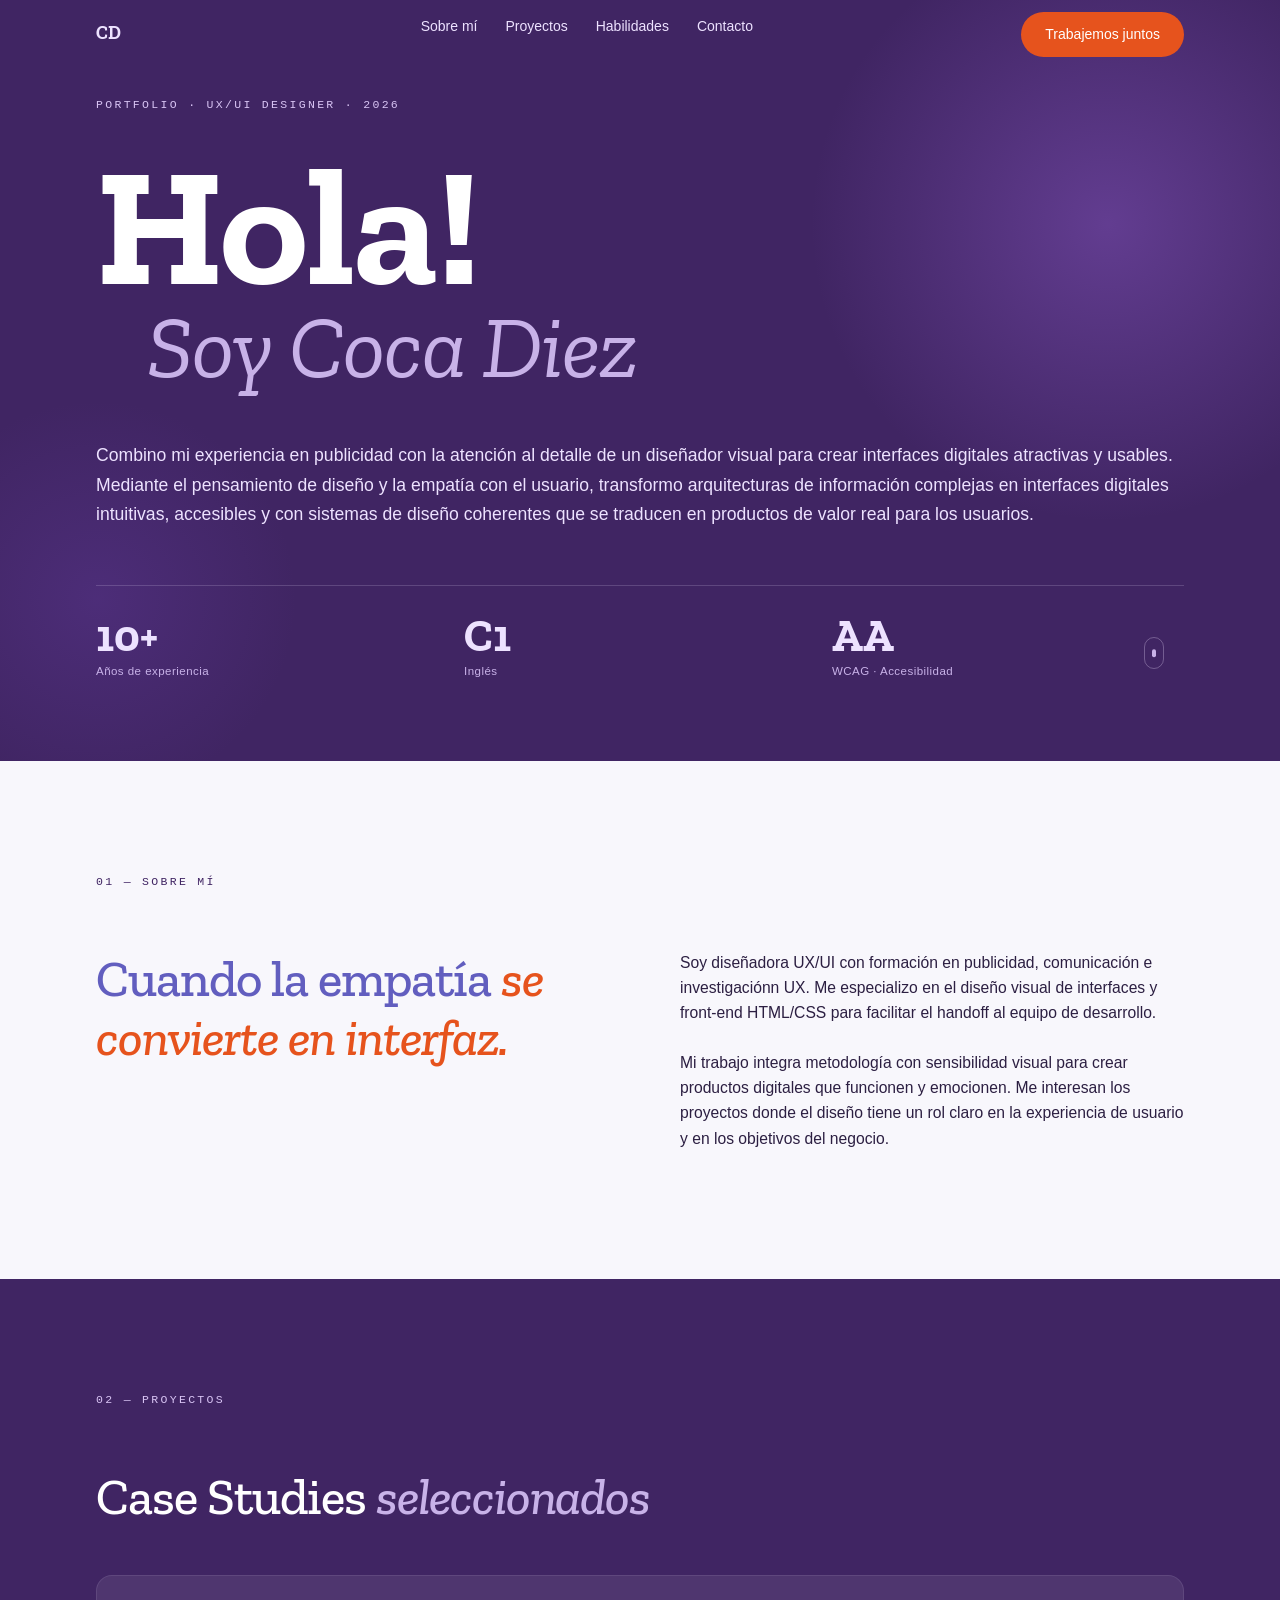
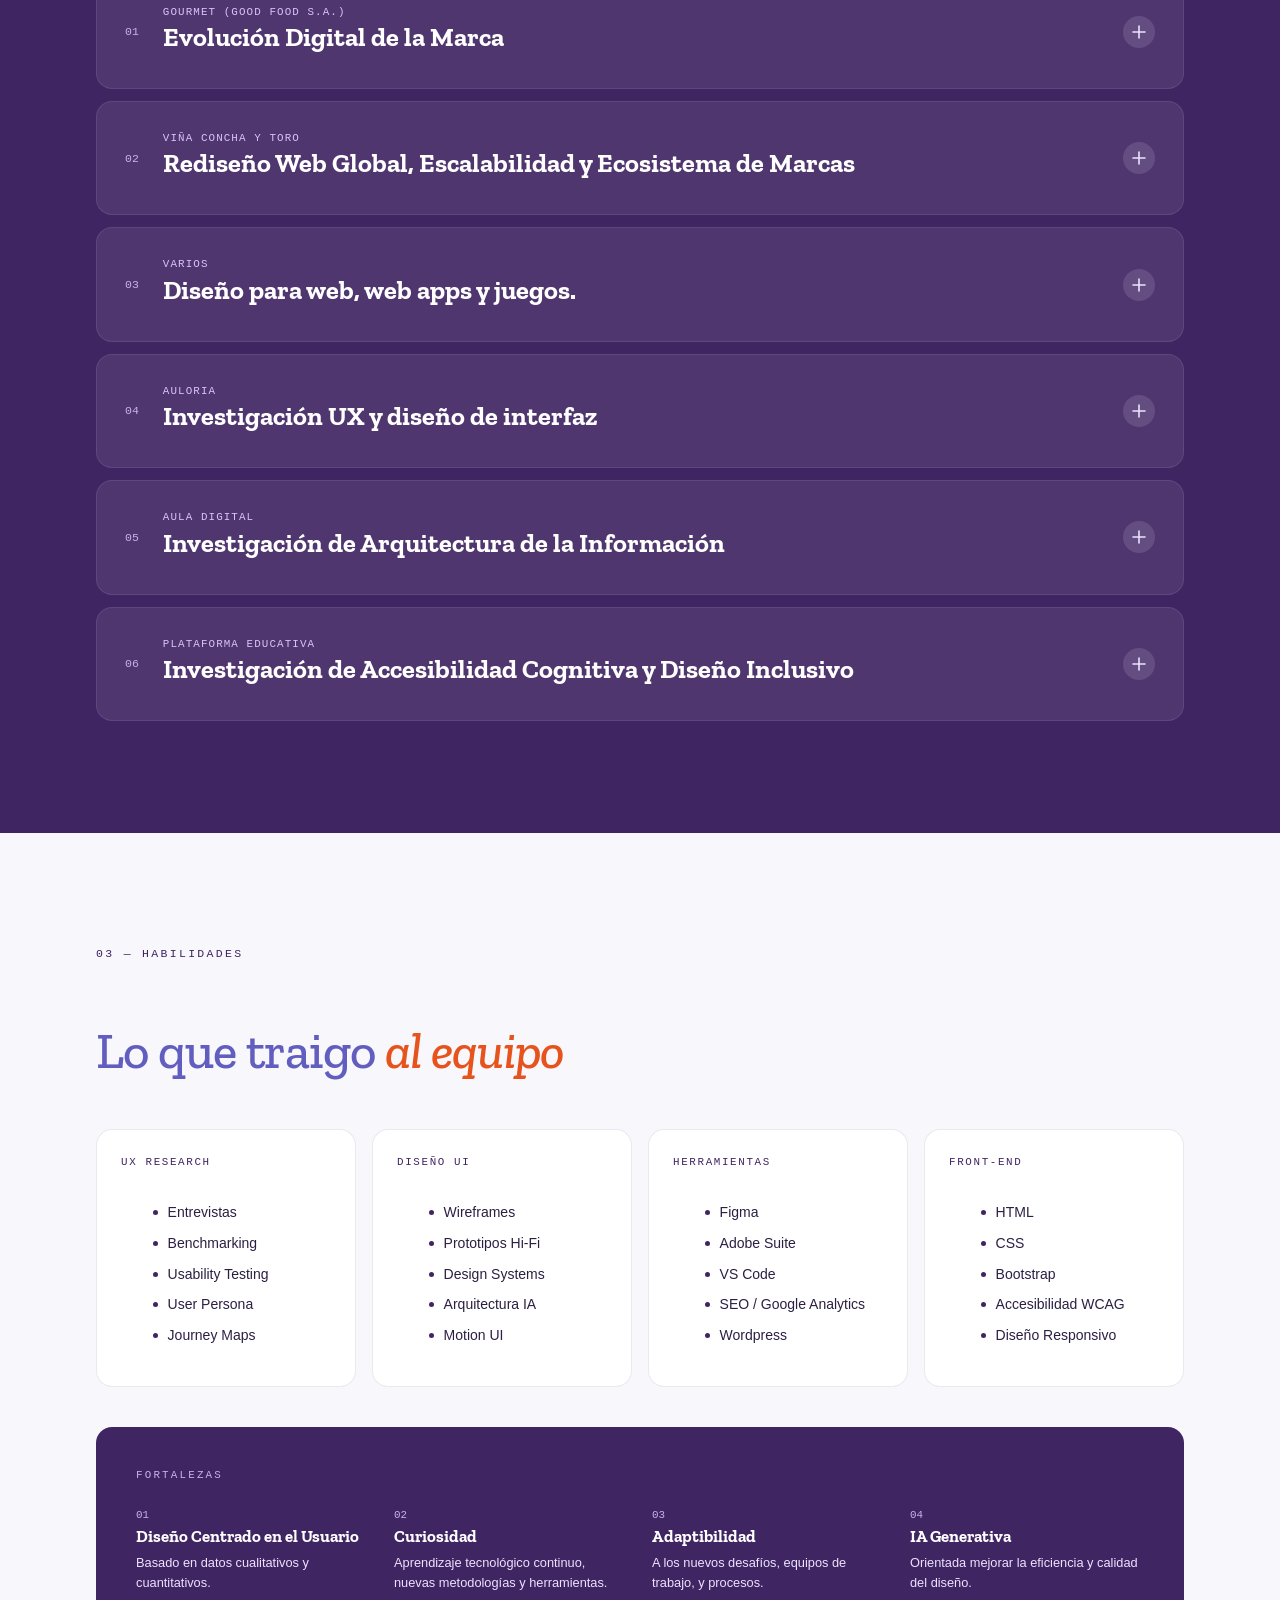
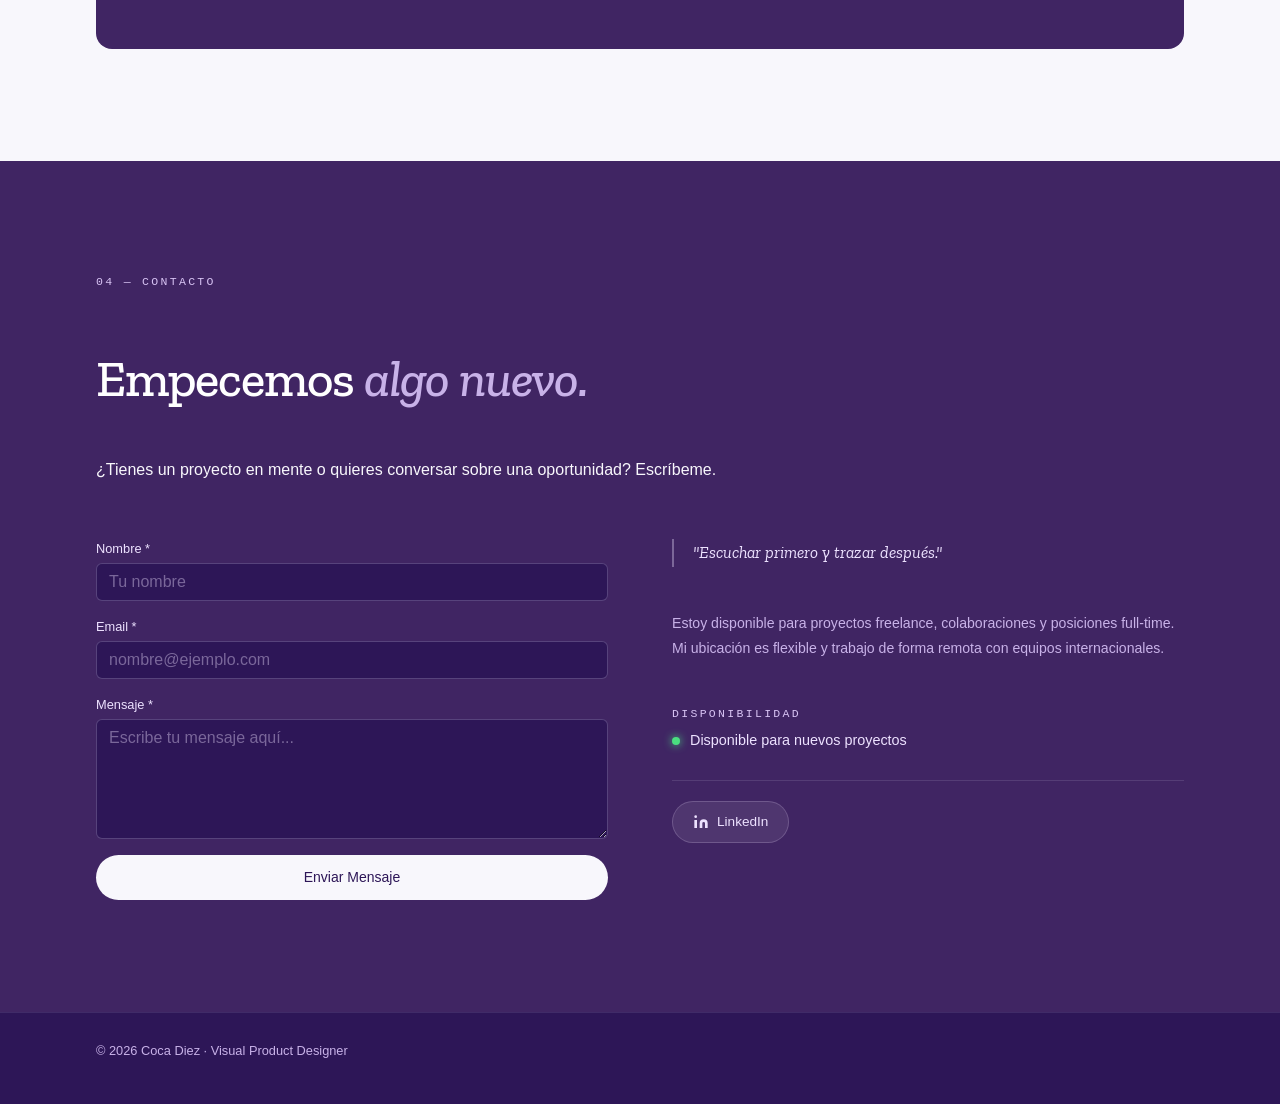
==== cocadiez/index.html @ 8eaeb80a "correciones" ====
<!doctype html>
<html lang="es">

<head>
  <meta charset="UTF-8" />
  <link href="https://cdn.jsdelivr.net/npm/bootstrap@5.3.3/dist/css/bootstrap.min.css" rel="stylesheet" />
  <meta name="viewport" content="width=device-width, initial-scale=1.0" />
  <meta name="description"
    content="Coca Diez — Diseñadora specializada en visual design de interfaces para productos digitales." />
  <title>Portfolio · Coca Diez</title>
  <link rel="preconnect" href="https://fonts.googleapis.com" />
  <link rel="preconnect" href="https://fonts.gstatic.com" crossorigin />
  <link
    href="https://fonts.googleapis.com/css2?family=Zilla+Slab:ital,wght@0,400;0,600;0,700;1,400;1,600&family=Ubuntu+Sans:ital,wght@0,300;0,400;0,500;0,600;1,300;1,400&family=Ubuntu+Sans+Mono:wght@400;500&display=swap"
    rel="stylesheet" />
  <link rel="stylesheet" href="portfolio.css" />
</head>

<body>
  <a href="#main-content" class="skip-link">Saltar al contenido principal</a>

  <!-- NAV -->
  <header class="custom-nav" id="nav" role="banner">
    <nav class="custom-nav__inner" aria-label="Navegación principal">
      <a href="#" class="custom-nav__logo" onclick="
            window.scrollTo({ top: 0, behavior: 'smooth' });
            return false;
          " aria-label="Volver al inicio">CD</a>
      <ul class="custom-nav__links" role="list">
        <li>
          <a href="#about" class="custom-nav__link" onclick="navSmooth(event, '#about')">Sobre mí</a>
        </li>
        <li>
          <a href="#projects" class="custom-nav__link" onclick="navSmooth(event, '#projects')">Proyectos</a>
        </li>
        <li>
          <a href="#skills" class="custom-nav__link" onclick="navSmooth(event, '#skills')">Habilidades</a>
        </li>
        <li>
          <a href="#contact" class="custom-nav__link" onclick="navSmooth(event, '#contact')">Contacto</a>
        </li>
      </ul>
      <a href="#contact" class="btn btn--solid custom-nav__cta" onclick="navSmooth(event, '#contact')">Trabajemos
        juntos</a>
      <button class="custom-nav__hamburger" id="hamburger" aria-label="Abrir menú" aria-expanded="false"
        aria-controls="mobile-menu">
        <span></span><span></span><span></span>
      </button>
    </nav>
    <div class="custom-nav__mobile" id="mobile-menu" aria-hidden="true">
      <ul role="list">
        <li>
          <a href="#about" onclick="mobileNav(event, '#about')">Sobre mí</a>
        </li>
        <li>
          <a href="#projects" onclick="mobileNav(event, '#projects')">Proyectos</a>
        </li>
        <li>
          <a href="#skills" onclick="mobileNav(event, '#skills')">Habilidades</a>
        </li>
        <li>
          <a href="#contact" onclick="mobileNav(event, '#contact')">Contacto</a>
        </li>
      </ul>
      <button class="btn btn--solid" onclick="mobileNav(event, '#contact')">
        Trabajemos juntos
      </button>
    </div>
  </header>

  <main id="main-content">
    <!-- HERO -->
    <section class="hero" aria-label="Presentación">
      <div class="hero__glow hero__glow--top" aria-hidden="true"></div>
      <div class="hero__glow hero__glow--bottom" aria-hidden="true"></div>
      <div class="hero__inner">
        <p class="label label--light hero__eyebrow">
          Portfolio · UX/UI Designer · 2026
        </p>
        <h1 class="hero__title" aria-label="Diseño que conecta personas con productos">
          <span class="hero__title-main">Hola!</span>
          <span class="hero__title-italic">Soy Coca Diez</span>
        </h1>
        <div class="hero__bottom">
          <p class="hero__bio">
            Combino mi experiencia en publicidad con la atención al detalle de
            un diseñador visual para crear interfaces digitales atractivas y usables. Mediante el pensamiento de
            diseño y la empatía con el usuario, transformo arquitecturas de
            información complejas en interfaces digitales intuitivas, accesibles y con sistemas de diseño coherentes
            que se traducen en productos de valor real para los usuarios.
          </p>
        </div>
        <dl class="hero__stats" aria-label="Estadísticas">
          <div class="hero__scroll" aria-hidden="true">
            <div class="hero__scroll-dot"></div>
          </div>
          <div>
            <dt class="hero__stat-num">10+</dt>
            <dd class="hero__stat-label">Años de experiencia</dd>
          </div>
          <div>
            <dt class="hero__stat-num">C1</dt>
            <dd class="hero__stat-label">Inglés</dd>
          </div>
          <div>
            <dt class="hero__stat-num">AA</dt>
            <dd class="hero__stat-label">WCAG · Accesibilidad</dd>
          </div>
        </dl>
      </div>
    </section>

    <!-- ABOUT -->
    <section id="about" class="section section--light" aria-label="Sobre mí">
      <div class="container">
        <p class="label label--dark fade-in">01 — Sobre mí</p>
        <div class="about__grid">
          <div class="fade-in" data-delay="80">
            <h2 class="heading">
              Cuando la empatía <em>se convierte en interfaz.</em>
            </h2>
          </div>
          <div class="about__content fade-in" data-delay="180">
            <p class="body-text">
              Soy diseñadora UX/UI con formación en publicidad, comunicación e investigaciónn UX. Me especializo en el diseño visual de interfaces y front-end HTML/CSS para facilitar el handoff al equipo de desarrollo.<br><br>Mi trabajo integra metodología con
              sensibilidad visual para crear productos digitales que funcionen
              y emocionen. Me interesan los proyectos donde el diseño tiene un rol claro en la experiencia de usuario y en los objetivos del negocio.
            </p>
          </div>
        </div>
      </div>
    </section>

    <!-- PROJECTS -->
    <section id="projects" class="section section--dark" aria-label="Proyectos">
      <div class="container">
        <p class="label label--light fade-in">02 — Proyectos</p>
        <h2 class="heading heading--light fade-in" data-delay="60">
          Case Studies <em>seleccionados</em>
        </h2>
        <div class="projects__list fade-in" data-delay="120">
          <!-- PROYECTO 1 -->
          <article class="project" tabindex="0" aria-expanded="false" aria-label="Good Food — Caso. Expandir detalles"
            onclick="toggleProject(this)" onkeydown="projectKey(event, this)">
            <div class="project__header">
              <div class="project__meta">
                <span class="project__num" aria-hidden="true">01</span>
                <div>
                  <p class="project__tag">GOURMET (Good Food S.A.)</p>
                  <h3 class="project__title">
                    Evolución Digital de la Marca
                </div>
              </div>
              <div class="project__toggle" aria-hidden="true">
                <svg width="14" height="14" viewBox="0 0 14 14" fill="none">
                  <path d="M7 1v12M1 7h12" stroke="currentColor" stroke-width="1.6" stroke-linecap="round" />
                </svg>
              </div>
            </div>
            <div class="project__body">
              <div class="project__body-inner">
                <div class="project__gallery">
                  <div class="project__gallery-img-wrapper">
                    <img src="images/24g.webp" alt="Captura del proyecto Good Food 1" class="project__gallery-img"
                      loading="lazy" />
                  </div>
                  <div class="project__gallery-img-wrapper">
                    <img src="images/02g.webp" alt="Captura del proyecto Good Food 2" class="project__gallery-img"
                      loading="lazy" />
                  </div>
                  <div class="project__gallery-img-wrapper">
                    <img src="images/05g.webp" alt="Captura del proyecto Good Food 3" class="project__gallery-img"
                      loading="lazy" />
                  </div>
                  <div class="project__gallery-img-wrapper">
                    <img src="images/08g.webp" alt="Captura del proyecto Good Food 4" class="project__gallery-img"
                      loading="lazy" />
                  </div>
                  <div class="project__gallery-img-wrapper">
                    <img src="images/22g.webp" alt="Captura del proyecto Good Food 5" class="project__gallery-img"
                      loading="lazy" />
                  </div>
                  <div class="project__gallery-img-wrapper">
                    <img src="images/23g.webp" alt="Captura del proyecto Good Food 6" class="project__gallery-img"
                      loading="lazy" />
                  </div>
                  <div class="project__gallery-img-wrapper">
                    <img src="images/10g.webp" alt="Captura del proyecto Good Food 7" class="project__gallery-img"
                      loading="lazy" />
                  </div>
                  <div class="project__gallery-img-wrapper">
                    <img src="images/11g.webp" alt="Captura del proyecto Good Food 8" class="project__gallery-img"
                      loading="lazy" />
                  </div>
                  <div class="project__gallery-img-wrapper">
                    <img src="images/13g.webp" alt="Captura del proyecto Good Food 9" class="project__gallery-img"
                      loading="lazy" />
                  </div>
                  <div class="project__gallery-img-wrapper">
                    <img src="images/14g.webp" alt="Captura del proyecto Good Food 10" class="project__gallery-img"
                      loading="lazy" />
                  </div>
                </div>
                <div class="project__details">
                  <p class="body-text body-text--light">
                    <strong>Contexto y Desafío</strong><br /><br />
                    Good Food S.A. con su marca de alimentos Gourmet, comenzaba
                    su presencia digital en 2000 con un sitio web. El
                    desafío fue acompañar su crecimiento y evolución
                    tecnológica durante 15 años, adaptándose a nuevas
                    tendencias y necesidades del negocio.<br /><br />
                    <strong>Rol y Responsabilidades</strong>
                    <br /><br />
                    Como diseñadora UX/UI, fui responsable del diseño de alta
                    fidelidad, de varias versiones del sitio, desarrollo en HTML/CSS, implementación de SEO,
                    diseño y envío de mailings, investigación de usuarios y
                    realización de tests de usabilidad tipo guerrilla para
                    validar y mejorar la experiencia. Iteración con el cliente
                    y asesoría permanente.<br /><br />
                    <strong>Proceso y Metodología</strong>
                    <br /><br />
                    Introducción temprana de SEO y métricas de Google
                    Analytics para fidelización orgánica. Investigación de
                    usuarios para entender sus necesidades y comportamientos.
                    Tests de usabilidad tipo guerrilla para obtener feedback
                    rápido y mejorar iterativamente los diseños. Creación
                    progresiva de nuevas funciones: mailing mensual,
                    gamificación, tienda online, RRSS integradas
                    (Facebook, YouTube y Twitter) y campañas digitales de
                    lanzamiento de productos nuevos.<br /><br />
                    Migración del sitio a WordPress en las últimas versiones,
                    cuidando que el capital SEO adquirido no solo se
                    mantuviera, sino que mejorara. Desarrollo de un "tema
                    Gourmet" personalizado para facilitar la creación y
                    edición de páginas mediante templates. Capacitación al
                    cliente para que pudiera gestionar autónomamente la
                    adición de contenido, como recetas, tips de cocina y
                    otros.<br /><br />
                    <strong>Resultados e Impacto</strong><br /><br />
                    Arquitectura de la información centrada en el usuario y
                    flujos eficientes. 40.000 suscriptores orgánicos al mailing mensual
                    con suscripciones orgánicas de usuarios activos, con una
                    alta tasa de lectura y bajísima tasa de rebote. Excelente
                    posicionamiento SEO orgánico y crecimiento sostenido de la
                    marca en el ecosistema digital. Cliente empoderado para
                    gestionar contenido digital sin depender del equipo
                    técnico.<br /><br />

                  </p>
                  <ul class="methods" role="list" aria-label="Metodologías aplicadas">
                    <li class="method">Design Thinking</li>
                    <li class="method">Visual Design</li>
                    <li class="method">HTML/CSS</li>
                       <li class="method">Wordpress</li>
                       <li class="method">SEO</li>
                  </ul>
                </div>
              </div>
            </div>
          </article>

          <!-- PROYECTO 2 -->
          <article class="project" tabindex="0" aria-expanded="false"
            aria-label="Viña Concha y Toro — Caso. Expandir detalles" onclick="toggleProject(this)"
            onkeydown="projectKey(event, this)">
            <div class="project__header">
              <div class="project__meta">
                <span class="project__num" aria-hidden="true">02</span>
                <div>
                  <p class="project__tag">Viña Concha y Toro</p>
                  <h3 class="project__title">
                    Rediseño Web Global, Escalabilidad y Ecosistema de Marcas
                  </h3>
                </div>
              </div>
              <div class="project__toggle" aria-hidden="true">
                <svg width="14" height="14" viewBox="0 0 14 14" fill="none">
                  <path d="M7 1v12M1 7h12" stroke="currentColor" stroke-width="1.6" stroke-linecap="round" />
                </svg>
              </div>
            </div>
            <div class="project__body">
              <div class="project__body-inner">
                <div class="project__gallery">
                  <div class="project__gallery-img-wrapper">
                    <img src="images/01cyt.webp" alt="Captura del proyecto Viña Concha y Toro 1"
                      class="project__gallery-img" loading="lazy" />
                  </div>
                  <div class="project__gallery-img-wrapper">
                    <img src="images/02cyt.webp" alt="Captura del proyecto Viña Concha y Toro 2"
                      class="project__gallery-img" loading="lazy" />
                  </div>
                  <div class="project__gallery-img-wrapper">
                    <img src="images/04cyt.webp" alt="Captura del proyecto Viña Concha y Toro 3"
                      class="project__gallery-img" loading="lazy" />
                  </div>
                  <div class="project__gallery-img-wrapper">
                    <img src="images/05cyt.webp" alt="Captura del proyecto Viña Concha y Toro 4"
                      class="project__gallery-img" loading="lazy" />
                  </div>
                  <div class="project__gallery-img-wrapper">
                    <img src="images/06cyt.webp" alt="Captura del proyecto Viña Concha y Toro 5"
                      class="project__gallery-img" loading="lazy" />
                  </div>
                  <div class="project__gallery-img-wrapper">
                    <img src="images/07cyt.webp" alt="Captura del proyecto Viña Concha y Toro 6"
                      class="project__gallery-img" loading="lazy" />
                  </div>
                  <div class="project__gallery-img-wrapper">
                    <img src="images/08cyt.webp" alt="Captura del proyecto Viña Concha y Toro 7"
                      class="project__gallery-img" loading="lazy" />
                  </div>
                  <div class="project__gallery-img-wrapper">
                    <img src="images/09cyt.webp" alt="Captura del proyecto Viña Concha y Toro 8"
                      class="project__gallery-img" loading="lazy" />
                  </div>
                  <div class="project__gallery-img-wrapper">
                    <img src="images/11cyt.webp" alt="Captura del proyecto Viña Concha y Toro 9"
                      class="project__gallery-img" loading="lazy" />
                  </div>
                  <div class="project__gallery-img-wrapper">
                    <img src="images/12cyt.webp" alt="Captura del proyecto Viña Concha y Toro 10"
                      class="project__gallery-img" loading="lazy" />
                  </div>
                </div>
                <div class="project__details">
                  <p class="body-text body-text--light">
                    <strong>Contexto y Desafío</strong><br /><br />
                    La empresa de ingeniería a cargo de crear un CMS propietario para Viña Concha y Toro nos convocó a
                    un equipo de diseño y desarrollo web para apoyarlos con la propuesta visual y el front-end del
                    proyecto. El requerimiento exigía una plataforma bilingüe (inglés y español), una propuesta visual
                    innovadora de alto impacto que proyectara el liderazgo mundial de la marca. Sin embargo, tras un par
                    de años de uso, el motor de contenidos comenzó a presentar frecuentes fallas técnicas que generaban
                    una gran fricción en múltiples tareas. Esto dio paso a una segunda etapa donde se nos encomendó
                    migrar la plataforma a WordPress para resolver la inestabilidad, otorgar independencia en la
                    publicación de contenidos en un proyecto escalable a largo plazo.<br /><br />
                    <strong>Rol y Responsabilidades</strong>
                    <br /><br />
                    En ambas etapas asumí el rol de Diseñadora UX/UI y Desarrolladora Front-End y fui la responsable de
                    conceptualizar el look and feel, diseñar la totalidad de las páginas y secciones, y maquetar los
                    HTML y CSS para su integración en el CMS propietario. En la segunda etapa mantuve estas mismas
                    funciones durante la migración, diseñando luego distintos minisitios y dando mantenimiento del
                    ecosistema.
                    <br /><br />
                    <strong>Proceso y Metodología</strong>
                    <br /><br />
                    En la primera etapa, se definieron wireframes, se realizaron prototipos, diseño de alta fidelidad y
                    la entrega de las maquetas HTML y guidelines necesarios para el desarrollo del CMS propietario. Para la
                    segunda fase, cooperé en la transición hacia WordPress migrando la estructura existente, pero
                    incorporando el resultado de iteraciones y mejoras continuas de usabilidad. A partir de esa nueva
                    base, diseñé un sitio para la comunidad del club de fans de la viña y posteriormente, un nuevo
                    minisitio ampliando el alcance a mercados asiáticos con traducción al chino mandarín, coreano y
                    japonés para respaldar la alianza global de la viña con el equipo de fútbol profesional de
                    Inglaterra Manchester United.<br /><br />
                    <strong>Resultados e Impacto</strong><br /><br />
                    La migración a WordPress eliminó las fallas del sistema anterior y devolvió la autonomía operativa a
                    los periodistas y encargados de comunicaciones para publicar material en sus respectivas áreas. La
                    flexibilidad del nuevo ecosistema permitió acompañar la expansión internacional de la viña y adaptar
                    su presencia a mercados estratégicos. El proyecto derivó en un servicio recurrente donde diseñé,
                    maqueté y envié un mailing mensual, además de dar mantenimiento continuo durante siete
                    años.<br /><br />
                  </p>
                  <ul class="methods" role="list" aria-label="Metodologías aplicadas">
                    <li class="method">Heurística</li>
                    <li class="method">Wireframes</li>
                    <li class="method">Prototipo Hi-Fi</li>
                  </ul>
                </div>
              </div>
            </div>
          </article>

          <!-- PROYECTO 3 -->
          <article class="project" tabindex="0" aria-expanded="false" aria-label="Otros Proyectos"
            onclick="toggleProject(this)" onkeydown="projectKey(event, this)">
            <div class="project__header">
              <div class="project__meta">
                <span class="project__num" aria-hidden="true">03</span>
                <div>
                  <p class="project__tag">Varios</p>
                  <h3 class="project__title">
                    Diseño para web, web apps y juegos.
                  </h3>
                </div>
              </div>
              <div class="project__toggle" aria-hidden="true">
                <svg width="14" height="14" viewBox="0 0 14 14" fill="none">
                  <path d="M7 1v12M1 7h12" stroke="currentColor" stroke-width="1.6" stroke-linecap="round" />
                </svg>
              </div>
            </div>
            <div class="project__body">
              <div class="project__body-inner">
                <div class="project__gallery">
                  <div class="project__gallery-img-wrapper">
                    <img src="images/matetic.webp" alt="Captura del proyecto Viña Matetic" class="project__gallery-img"
                      loading="lazy" />
                  </div>
                  <div class="project__gallery-img-wrapper">
                    <img src="images/f-mayer.webp" alt="Captura del proyecto Muebles Fernando Mayer" class="project__gallery-img"
                      loading="lazy" />
                  </div>
                  <div class="project__gallery-img-wrapper">
                    <img src="images/casabaros.webp" alt="Captura del proyecto Joyería Casabarros" class="project__gallery-img"
                      loading="lazy" />
                  </div>
                  <div class="project__gallery-img-wrapper">
                    <img src="images/casona.webp" alt="Captura del sitio Hotel La Casona" class="project__gallery-img"
                      loading="lazy" />
                  </div>
                  <div class="project__gallery-img-wrapper">
                    <img src="images/aviasur.webp" alt="Captura del sitio Aviasur" class="project__gallery-img"
                      loading="lazy" />
                  </div>

                  <div class="project__gallery-img-wrapper">
                    <img src="images/piar.webp" alt="Captura del sitio Piar Comunicaciones" class="project__gallery-img"
                      loading="lazy" />
                  </div>
                  <div class="project__gallery-img-wrapper">
                    <img src="images/barbie.webp" alt="Captura del juego para Barbie y el Castillo de Diamantes" class="project__gallery-img"
                      loading="lazy" />
                  </div>
                  <div class="project__gallery-img-wrapper">
                    <img src="images/savory.webp" alt="Captura del juego helado Embalao de Savory" class="project__gallery-img"
                      loading="lazy" />
                  </div>
                  <div class="project__gallery-img-wrapper">
                    <img src="images/michelin2.webp" alt="Captura de interface del proyecto Michelin" class="project__gallery-img"
                      loading="lazy" />
                  </div>
                  <div class="project__gallery-img-wrapper">
                    <img src="images/entel3.webp" alt="Captura de aplicación para Entel PCS" class="project__gallery-img"
                      loading="lazy" />
                  </div>

                </div>
                <div class="project__details">
                  <p class="body-text body-text--light">
                    <strong>Otros Proyectos</strong><br /><br />
                    A lo largo de mi carrera he tenido la oportunidad de colaborar con muchas marcas y empresas, grandes y pequeñas, de una amplia cantidad de sectores en el diseño de sus productos digitales. Cada proyecto ha sido una oportunidad única para aprender, aplicar metodologías y diseñar soluciones para los más diversos tipos de usuarios y necesidades.<br /><br />

                    Algunos ejemplos:<br /><br />
                    <strong>Matetic, La Casona y Aviasur:</strong><br />
                    Diseño, desarrollo y actualización mensual de sitios web. Varias versiobnes versiones a lo largo de los años.<br /><br />

                    <strong>Fernando Mayer, Casabarros, La Casona, Piar:</strong><br />Rediseño de sitios web y arquitectura de la
                    información.<br /><br />

                    <strong>Barbie:</strong><br />
                    Diseño de juego online para campaña de lanzamiento de Barbie Diamond Castle.<br /><br />

                    <strong>Embalao:</strong><br />
                    Diseño de juego online para lanzamiento del helado "Embalao" de la marca Savory.<br /><br />

                    <strong>Michelin:</strong><br />
                    Interfaz de usuario para aplicación. Interpretación de datos y monitoreo de estado de neumáticos mineros.<br /><br />

                    <strong>Entel PCS:</strong><br />
                    Aplicación web recomendador de planes de telefonía celular.
                  </p>
                  <ul class="methods" role="list" aria-label="Metodologías aplicadas">
                    <li class="method">Heurística</li>
                    <li class="method">Wireframes</li>
                    <li class="method">Prototipo Hi-Fi</li>
                  </ul>
                </div>
              </div>
            </div>
          </article>

          <!-- PROYECTO 4 -->
          <article class="project" tabindex="0" aria-expanded="false" aria-label="Auloria — EdTech. Expandir detalles"
            onclick="toggleProject(this)" onkeydown="projectKey(event, this)">
            <div class="project__header">
              <div class="project__meta">
                <span class="project__num" aria-hidden="true">04</span>
                <div>
                  <p class="project__tag">Auloria</p>
                  <h3 class="project__title">Investigación UX y diseño de interfaz</h3>
                </div>
              </div>
              <div class="project__toggle" aria-hidden="true">
                <svg width="14" height="14" viewBox="0 0 14 14" fill="none">
                  <path d="M7 1v12M1 7h12" stroke="currentColor" stroke-width="1.6" stroke-linecap="round" />
                </svg>
              </div>
            </div>
            <div class="project__body">
              <div class="project__body-inner">
                <div class="project__gallery">
                  <div class="project__gallery-img-wrapper">
                    <img src="images/Auloria-01.webp" alt="Captura del proyecto Auloria 1" class="project__gallery-img"
                      loading="lazy" />
                  </div>
                  <div class="project__gallery-img-wrapper">
                    <img src="images/Auloria-02b.webp" alt="Captura del proyecto Auloria 2" class="project__gallery-img"
                      loading="lazy" />
                  </div>
                  <div class="project__gallery-img-wrapper">
                    <img src="images/Auloria-04.webp" alt="Captura del proyecto Auloria 3" class="project__gallery-img"
                      loading="lazy" />
                  </div>
                  <div class="project__gallery-img-wrapper">
                    <img src="images/Auloria-11.webp" alt="Captura del proyecto Auloria 4" class="project__gallery-img"
                      loading="lazy" />
                  </div>
                  <div class="project__gallery-img-wrapper">
                    <img src="images/Auloria-10.webp" alt="Captura del proyecto Auloria 5" class="project__gallery-img"
                      loading="lazy" />
                  </div>
                  <div class="project__gallery-img-wrapper">
                    <img src="images/Auloria-09.webp" alt="Captura del proyecto Auloria 6" class="project__gallery-img"
                      loading="lazy" />
                  </div>



                </div>
                <div class="project__details">
                  <p class="body-text body-text--light">
                    <strong>Contexto y Desafío</strong><br><br>
                    Auloria presentaba problemas de usabilidad, navegación confusa y saturación técnica que provocaban
                    alta carga cognitiva e inscripciones frustradas. El desafío consistió en transformar la interfaz en
                    una experiencia intuitiva, clara y adaptable a distintos dispositivos.<br><br>
                    <strong>Rol y Responsabilidades</strong><br><br>
                    Como Diseñadora UX/UI y Visual, participé en la evaluación heurística, definición de los User
                    Personas y estructuración del sistema de diseño bajo la metodología Atomic Design. Participé en el
                    diseño de la interfaz de alta fidelidad y ejecuté las pruebas de usabilidad en Maze.<br><br>
                    <strong>Proceso y Metodología</strong><br><br>
                    Inicié identificando fallos clave como la falta de feedback en el carrito y el desorden en la
                    cabecera. Reestructuré las pantallas usando patrones de lectura F y Z, construí componentes
                    modulares accesibles y validé el prototipo con usuarios en un test cuantitativo y
                    cualitativo.<br><br>
                    <strong>Resultados e Impacto</strong><br><br>
                    A pesar de una percepción positiva inicial, las métricas revelaron un cincuenta por ciento de clics
                    erróneos debido al sesgo de cortesía. Iteré la solución agregando confirmaciones inmediatas al
                    seleccionar cursos y entregué un sistema responsivo listo para escalar.<br><br>



                  </p>
                  <ul class="methods" role="list" aria-label="Metodologías aplicadas">
                    <li class="method">Heurística</li>
                    <li class="method">Wireframes</li>
                    <li class="method">Prototipo Hi-Fi</li>
                  </ul>
                </div>
              </div>
            </div>
          </article>

          <!-- PROYECTO 5 -->
          <article class="project" tabindex="0" aria-expanded="false"
            aria-label="Aula Digital — IA · Arquitectura. Expandir detalles" onclick="toggleProject(this)"
            onkeydown="projectKey(event, this)">
            <div class="project__header">
              <div class="project__meta">
                <span class="project__num" aria-hidden="true">05</span>
                <div>
                  <p class="project__tag">Aula Digital</p>
                  <h3 class="project__title">Investigación de Arquitectura de la Información</h3>
                </div>
              </div>
              <div class="project__toggle" aria-hidden="true">
                <svg width="14" height="14" viewBox="0 0 14 14" fill="none">
                  <path d="M7 1v12M1 7h12" stroke="currentColor" stroke-width="1.6" stroke-linecap="round" />
                </svg>
              </div>
            </div>
            <div class="project__body">
              <div class="project__body-inner">
                <div class="project__gallery">
                  <div class="project__gallery-img-wrapper">
                    <img src="images/aula-01.webp" alt="Captura del proyecto Aula Digital 1"
                      class="project__gallery-img" loading="lazy" />
                  </div>
                  <div class="project__gallery-img-wrapper">
                    <img src="images/aula-003.webp" alt="Captura del proyecto Aula Digital 2"
                      class="project__gallery-img" loading="lazy" />
                  </div>
                  <div class="project__gallery-img-wrapper">
                    <img src="images/aula-004.webp" alt="Captura del proyecto Aula Digital 3"
                      class="project__gallery-img" loading="lazy" />
                  </div>
                  <div class="project__gallery-img-wrapper">
                    <img src="images/aula-005.webp" alt="Captura del proyecto Aula Digital 4"
                      class="project__gallery-img" loading="lazy" />
                  </div>
                  <div class="project__gallery-img-wrapper">
                    <img src="images/aula-006.webp" alt="Captura del proyecto Aula Digital 5"
                      class="project__gallery-img" loading="lazy" />
                  </div>
                  <div class="project__gallery-img-wrapper">
                    <img src="images/aula-007.jpg" alt="Captura del proyecto Aula Digital 6"
                      class="project__gallery-img" loading="lazy" />
                  </div>
                  <div class="project__gallery-img-wrapper">
                    <img src="images/aula-008.webp" alt="Captura del proyecto Aula Digital 7"
                      class="project__gallery-img" loading="lazy" />
                  </div>
                  <div class="project__gallery-img-wrapper">
                    <img src="images/aula-009.webp" alt="Captura del proyecto Aula Digital 8"
                      class="project__gallery-img" loading="lazy" />
                  </div>
                </div>
                <div class="project__details">
                  <p class="body-text body-text--light">
                    <strong>Contexto y Desafío</strong><br><br>
                    La plataforma presentaba problemas de navegación y organización de contenidos que generaban
                    confusión en los usuarios:<br><br>
                    • Dificultad para encontrar cursos específicos<br>
                    • Estructura poco clara y jerarquía confusa<br>
                    • Desorientación en tareas clave como búsqueda y gestión de cuenta<br><br>
                    Esto generaba fricción cognitiva, pérdida de tiempo y una experiencia poco eficiente.
                    El desafío fue diseñar una arquitectura de información limpia para seleccionar opciones en pocos
                    clics.<br><br>
                    <strong>Rol y Responsabilidades</strong><br><br>
                    Participé como UX Researcher y Arquitecta de la Información, análisis competitivo, test iniciales,
                    mapeo de servicios y la investigación del modelo mental del usuario. Diseñé el mapa de navegación,
                    los wireframes y coordiné los Tree Testing. <br><br>
                    <strong>Proceso y Metodología</strong> <br><br>
                    Analisis de la competencia y ejecución de un test de guerrilla que registró hasta noventa y ocho
                    segundos de demora por tarea. Con el perfil de un usuario con tiempo limitado, realicé un Card
                    Sorting que dividió el sitio en tres bloques claros y estructuré una propuesta validada mediante
                    Tree Testing.<br>
                    <br><br>
                    <strong>Resultados e Impacto</strong><br><br>
                    42.9% tasa de éxito general en navegación<br>
                    85.7% acierto en primer clic en sección principal (Explorar)<br>
                    Identificación de puntos críticos de confusión en navegación profunda, ambigüedad en etiquetas y
                    <data value=""></data>etección de “fugas” hacia secciones incorrectas.<br><br>

                    Estos resultados evidenciaron la necesidad de mejorar la organización, navegación, etiquetado y
                    búsqueda lo que se pudo aplicar a un nuevo flijo de usuarios y un nuevo mapa del sitio como
                    resultado final<br><br>
                  </p>
                  <ul class="methods" role="list" aria-label="Metodologías aplicadas">
                    <li class="method">Card Sorting</li>
                    <li class="method">Tree Testing</li>
                    <li class="method">Site Map</li>
                  </ul>
                </div>
              </div>
            </div>
          </article>

          <!-- PROYECTO 6 -->
          <article class="project" tabindex="0" aria-expanded="false"
            aria-label="Aula Digital Research — UX Research · Accesibilidad. Expandir detalles"
            onclick="toggleProject(this)" onkeydown="projectKey(event, this)">
            <div class="project__header">
              <div class="project__meta">
                <span class="project__num" aria-hidden="true">06</span>
                <div>
                  <p class="project__tag">Plataforma educativa</p>
                  <h3 class="project__title">Investigación de Accesibilidad Cognitiva y Diseño Inclusivo</h3>
                </div>
              </div>
              <div class="project__toggle" aria-hidden="true">
                <svg width="14" height="14" viewBox="0 0 14 14" fill="none">
                  <path d="M7 1v12M1 7h12" stroke="currentColor" stroke-width="1.6" stroke-linecap="round" />
                </svg>
              </div>
            </div>
            <div class="project__body">
              <div class="project__body-inner">
                <div class="project__gallery">
                  <div class="project__gallery-img-wrapper">
                    <img src="images/UX4ALL-1.webp" alt="Captura del proyecto Aula Digital Research 1"
                      class="project__gallery-img" loading="lazy" />
                  </div>
                  <div class="project__gallery-img-wrapper">
                    <img src="images/UX4ALL-2.webp" alt="Captura del proyecto Aula Digital Research 2"
                      class="project__gallery-img" loading="lazy" />
                  </div>
                  <div class="project__gallery-img-wrapper">
                    <img src="images/UX4ALL-3.webp" alt="Captura del proyecto Aula Digital Research 3"
                      class="project__gallery-img" loading="lazy" />
                  </div>
                  <div class="project__gallery-img-wrapper">
                    <img src="images/UX4ALL-4.webp" alt="Captura del proyecto Aula Digital Research 4"
                      class="project__gallery-img" loading="lazy" />
                  </div>
                  <div class="project__gallery-img-wrapper">
                    <img src="images/UX4ALL-5.webp" alt="Captura del proyecto Aula Digital Research 5"
                      class="project__gallery-img" loading="lazy" />
                  </div>
                  <div class="project__gallery-img-wrapper">
                    <img src="images/UX4ALL-6.webp" alt="Captura del proyecto Aula Digital Research 6"
                      class="project__gallery-img" loading="lazy" />
                  </div>
                  <div class="project__gallery-img-wrapper">
                    <img src="images/UX4ALL-7.webp" alt="Captura del proyecto Aula Digital Research 7"
                      class="project__gallery-img" loading="lazy" />
                  </div>
                  <div class="project__gallery-img-wrapper">
                    <img src="images/UX4ALL-8.webp" alt="Captura del proyecto Aula Digital Research 8"
                      class="project__gallery-img" loading="lazy" />
                  </div>
                  <div class="project__gallery-img-wrapper">
                    <img src="images/UX4ALL-9.webp" alt="Captura del proyecto Aula Digital Research 8"
                      class="project__gallery-img" loading="lazy" />
                  </div>
                  <div class="project__gallery-img-wrapper">
                    <img src="images/UX4ALL-10.webp" alt="Captura del proyecto Aula Digital Research 8"
                      class="project__gallery-img" loading="lazy" />
                  </div>
                </div>
                <div class="project__details">
                  <p class="body-text body-text--light">
                    <strong>Contexto y Desafío</strong><br><br>
                    Las plataformas de aprendizaje digital suelen presentar sobrecarga
                    informativa, falta de contraste y arquitecturas confusas que dificultan el estudio. El reto fue
                    aplicar investigación cualitativa bajo el enfoque del Diseño Centrado en el Usuario para identificar
                    <strong> reales de accesibilidad visual y cognitiva</strong>, demostrando que una interfaz
                    predecible y
                    limpia beneficia a todo tipo de estudiantes.<br><br>


                    <strong>Rol y Responsabilidades</strong><br><br> Como investigadora UX y diseñadora de interacción,
                    colaboré en la
                    conducción de 3 de las 8 entrevistas semiestructuradas, realicé el análisis comparativo de la
                    competencia y participé en la creación del mapa del sitio, wireframes en Balsamiq, pruebas de
                    usabilidad y evaluación heurística.<br><br>


                    <strong>Proceso y Metodología</strong><br><br>La investigación inició con entrevistas para detectar
                    problemas de
                    usabilidad e inconsistencias en plataformas actuales. Con la evidencia cualitativa y el mapa de
                    viaje del usuario, realizamos sesiones de bocetado rápido, definimos la estructura del sitio e
                    implementamos un prototipo en baja fidelidad que fue evaluado mediante los 10 principios heurísticos
                    de Nielsen.<br><br>


                    <strong>Resultados e Impacto</strong><br><br>La evaluación heurística reflejó un promedio de 1,4
                    (problemas
                    cosméticos a menores), confirmando una propuesta funcional sin fallos críticos. El estudio permitió
                    definir acciones clave como la inclusión de un modo de alta concentración, confirmaciones en flujos
                    de pago y etiquetas textuales claras para reducir la carga mental.nas, journey maps y
                    recomendaciones WCAG 2.1 AA.
                  </p>
                  <ul class="methods" role="list" aria-label="Metodologías aplicadas">
                    <li class="method">User Personas</li>
                    <li class="method">Journey Map</li>
                    <li class="method">WCAG 2.1</li>
                  </ul>
                </div>
              </div>
            </div>
        </div>
        </article>
      </div>
      </div>
    </section>

    <!-- SKILLS -->
    <section id="skills" class="section section--light" aria-label="Habilidades">
      <div class="container">
        <p class="label label--dark fade-in">03 — Habilidades</p>
        <h2 class="heading fade-in" data-delay="60">
          Lo que traigo <em>al equipo</em>
        </h2>
        <div class="skills__grid">
          <div class="skill-card fade-in" data-delay="0">
            <p class="skill-card__label">UX Research</p>
            <ul role="list">
              <li>Entrevistas</li>
              <li>Benchmarking</li>
              <li>Usability Testing</li>
              <li>User Persona</li>
              <li>Journey Maps</li>
            </ul>
          </div>
          <div class="skill-card fade-in" data-delay="70">
            <p class="skill-card__label">Diseño UI</p>
            <ul role="list">
              <li>Wireframes</li>
              <li>Prototipos Hi-Fi</li>
              <li>Design Systems</li>
              <li>Arquitectura IA</li>
              <li>Motion UI</li>
            </ul>
          </div>
          <div class="skill-card fade-in" data-delay="140">
            <p class="skill-card__label">Herramientas</p>
            <ul role="list">
              <li>Figma</li>
              <li>Adobe Suite</li>
              <li>VS Code</li>
              <li>SEO / Google Analytics</li>
              <li>Wordpress</li>

            </ul>
          </div>
          <div class="skill-card fade-in" data-delay="210">
            <p class="skill-card__label">Front-End</p>
            <ul role="list">
              <li>HTML</li>
              <li>CSS</li>
              <li>Bootstrap</li>
              <li>Accesibilidad WCAG</li>
              <li>Diseño Responsivo</li>
            </ul>
          </div>
        </div>
        <div class="process fade-in" data-delay="280">
          <p class="process__eyebrow">Fortalezas</p>
          <div class="process__steps">
            <div class="process__step">
              <span class="process__num">01</span><strong>Diseño Centrado en el Usuario</strong>
              <p>Basado en datos cualitativos y cuantitativos.</p>
            </div>
            <div class="process__step">
              <span class="process__num">02</span><strong>Curiosidad</strong>
              <p>Aprendizaje tecnológico continuo, nuevas metodologías y herramientas.</p>
            </div>
            <div class="process__step">
              <span class="process__num">03</span><strong>Adaptibilidad</strong>
              <p>A los nuevos desafíos, equipos de trabajo, y procesos.</p>
            </div>
            <div class="process__step">
              <span class="process__num">04</span><strong>IA Generativa</strong>
              <p>Orientada mejorar la eficiencia y calidad del diseño.</p>
            </div>
          </div>
        </div>
      </div>
    </section>

    <!-- CONTACT -->
    <section id="contact" class="section section--dark" aria-label="Contacto">
      <div class="container">
        <p class="label label--light fade-in">04 — Contacto</p>
        <h2 class="heading heading--light fade-in" data-delay="60">
          Empecemos <em>algo nuevo.</em>
        </h2>
        <p class="contact__intro fade-in" data-delay="100">
          ¿Tienes un proyecto en mente o quieres conversar sobre una
          oportunidad? Escríbeme.
        </p>
        <div class="contact__grid">
          <form id="contactForm" action="https://formsubmit.co/cocadiez@gmail.com" method="POST">
            <div for="nombre" class="etiqueta">Nombre *</div>
            <div class="mb-3">
              <input type="text" name="nombre" class="form-control" id="nombre" placeholder="Tu nombre" required
                aria-required="true" />
              <div class="invalid-feedback">Ingresa tu nombre.</div>
            </div>

            <div for="email" class="etiqueta">Email *</div>
            <div class="mb-3">
              <input type="email" name="email" class="form-control" id="email" placeholder="nombre@ejemplo.com" required
                aria-required="true" />
              <div class="invalid-feedback">Ingresa un email válido.</div>
            </div>

            <div for="mensaje" class="etiqueta">Mensaje *</div>
            <div class="mb-3">
              <textarea name="mensaje" class="form-control" placeholder="Escribe tu mensaje aquí..." id="mensaje"
                style="height: 120px" required aria-required="true"></textarea>
              <div class="invalid-feedback">Escribe un mensaje.</div>
            </div>

            <input type="hidden" name="_subject" value="Nuevo mensaje desde tu portafolio" />
            <input type="hidden" name="_captcha" value="false" />

            <button type="submit" class="btn btn--solid btn--full contact-submit-btn">
              Enviar Mensaje
            </button>

            <div id="formAlert" class="alert d-none mt-3" role="alert" aria-live="polite"></div>
          </form>

          <div class="contact__sidebar fade-in" data-delay="200">
            <blockquote class="contact__quote">
              "Escuchar primero y trazar después."
            </blockquote>
            <p class="body-text body-text--muted">
              Estoy disponible para proyectos freelance, colaboraciones y
              posiciones full-time. Mi ubicación es flexible y trabajo de
              forma remota con equipos internacionales.
            </p>
            <div class="contact__avail">
              <p class="label label--light" style="margin-bottom: 0.5rem">
                Disponibilidad
              </p>
              <div class="contact__avail-row">
                <span class="avail-dot" aria-hidden="true"></span><span>Disponible para nuevos proyectos</span>
              </div>
            </div>
            <div class="contact__social">
              <a href="https://www.linkedin.com/in/mary-luz-diez-i-13644645" target="_blank" rel="noopener noreferrer"
                class="social-btn" aria-label="Ver perfil de LinkedIn">
                <svg width="16" height="16" viewBox="0 0 24 24" fill="currentColor" aria-hidden="true">
                  <path
                    d="M16 8a6 6 0 0 1 6 6v7h-4v-7a2 2 0 0 0-2-2 2 2 0 0 0-2 2v7h-4v-7a6 6 0 0 1 6-6zM2 9h4v12H2z" />
                  <circle cx="4" cy="4" r="2" />
                </svg>
                LinkedIn</a>
            </div>
          </div>
        </div>
      </div>
    </section>
  </main>

  <footer class="footer" role="contentinfo">
    <div class="container footer__inner">
      <p>© 2026 Coca Diez · Visual Product Designer</p>
    </div>
  </footer>

  <script>
    const nav = document.getElementById("nav");
    window.addEventListener(
      "scroll",
      () => nav.classList.toggle("custom-nav--scrolled", window.scrollY > 40),
      { passive: true },
    );

    function navSmooth(e, href) {
      e.preventDefault();
      document
        .querySelector(href)
        ?.scrollIntoView({ behavior: "smooth", block: "start" });
    }

    const hamburger = document.getElementById("hamburger");
    const mobileMenu = document.getElementById("mobile-menu");
    hamburger.addEventListener("click", () => {
      const open = hamburger.getAttribute("aria-expanded") === "true";
      hamburger.setAttribute("aria-expanded", String(!open));
      hamburger.setAttribute(
        "aria-label",
        open ? "Abrir menú" : "Cerrar menú",
      );
      mobileMenu.setAttribute("aria-hidden", String(open));
      mobileMenu.classList.toggle("custom-nav__mobile--open", !open);
      hamburger.classList.toggle("custom-nav__hamburger--open", !open);
    });

    function mobileNav(e, href) {
      e.preventDefault();
      hamburger.setAttribute("aria-expanded", "false");
      hamburger.setAttribute("aria-label", "Abrir menú");
      mobileMenu.setAttribute("aria-hidden", "true");
      mobileMenu.classList.remove("custom-nav__mobile--open");
      hamburger.classList.remove("custom-nav__hamburger--open");
      document
        .querySelector(href)
        ?.scrollIntoView({ behavior: "smooth", block: "start" });
    }

    function toggleProject(el) {
      const isOpen = el.getAttribute("aria-expanded") === "true";
      el.setAttribute("aria-expanded", String(!isOpen));
      el.classList.toggle("project--open", !isOpen);
    }
    function projectKey(e, el) {
      if (e.key === "Enter" || e.key === " ") {
        e.preventDefault();
        toggleProject(el);
      }
    }

    const io = new IntersectionObserver(
      (entries) => {
        entries.forEach((en) => {
          if (en.isIntersecting) {
            setTimeout(
              () => en.target.classList.add("fade-in--visible"),
              Number(en.target.dataset.delay || 0),
            );
            io.unobserve(en.target);
          }
        });
      },
      { threshold: 0.08, rootMargin: "0px 0px -50px 0px" },
    );
    document.querySelectorAll(".fade-in").forEach((el) => io.observe(el));

    const dot = document.querySelector(".hero__scroll-dot");
    let t = 0;
    (function tick() {
      t += 0.02;
      if (dot) dot.style.transform = `translateY(${Math.sin(t) * 6}px)`;
      requestAnimationFrame(tick);
    })();

    // ========== FORMULARIO DE CONTACTO ==========
    document.addEventListener("DOMContentLoaded", function () {
      const form = document.getElementById("contactForm");
      const alertBox = document.getElementById("formAlert");
      const button = form?.querySelector("button[type='submit']");

      if (!form) {
        console.error("Formulario no encontrado");
        return;
      }

      const inputs = form.querySelectorAll(".form-control");
      inputs.forEach((input) => {
        input.addEventListener("blur", function () {
          if (this.value.trim()) {
            this.classList.remove("is-invalid");
            this.classList.add("is-valid");
          } else {
            this.classList.remove("is-valid");
          }
        });

        input.addEventListener("input", function () {
          if (this.value.trim()) {
            this.classList.remove("is-invalid");
            this.classList.add("is-valid");
          }
        });
      });

      form.addEventListener("submit", async function (event) {
        event.preventDefault();

        const nombre = form.querySelector("#nombre");
        const email = form.querySelector("#email");
        const mensaje = form.querySelector("#mensaje");

        let isValid = true;

        [nombre, email, mensaje].forEach((el) => {
          el.classList.remove("is-valid", "is-invalid");
        });

        if (!nombre.value.trim()) {
          nombre.classList.add("is-invalid");
          isValid = false;
        } else {
          nombre.classList.add("is-valid");
        }

        if (!email.value.trim() || !email.value.includes("@")) {
          email.classList.add("is-invalid");
          isValid = false;
        } else {
          email.classList.add("is-valid");
        }

        if (!mensaje.value.trim()) {
          mensaje.classList.add("is-invalid");
          isValid = false;
        } else {
          mensaje.classList.add("is-valid");
        }

        if (!isValid) {
          alertBox.classList.remove("d-none");
          alertBox.classList.add("alert-danger");
          alertBox.innerText =
            "Por favor completa todos los campos correctamente.";
          return;
        }

        button.innerText = "Enviando...";
        button.disabled = true;
        alertBox.classList.add("d-none");

        const data = new FormData(form);

        try {
          const response = await fetch(form.action, {
            method: "POST",
            body: data,
            headers: {
              Accept: "application/json",
            },
          });

          if (response.ok) {
            alertBox.classList.remove("d-none", "alert-danger");
            alertBox.classList.add("alert-success");
            alertBox.innerText =
              "¡Mensaje enviado correctamente! Te responderé lo antes posible.";
            form.reset();
            form.querySelectorAll(".form-control").forEach((el) => {
              el.classList.remove("is-valid", "is-invalid");
            });
          } else {
            throw new Error();
          }
        } catch (error) {
          alertBox.classList.remove("d-none", "alert-success");
          alertBox.classList.add("alert-danger");
          alertBox.innerText = "Error al enviar. Intenta nuevamente.";
        }

        button.innerText = "Enviar Mensaje";
        button.disabled = false;
      });
    });
  </script>
</body>

</html>
---- cocadiez/portfolio.css ----
/* ── Reset & base ──────────────────────────────────────────────────────────── */
*, *::before, *::after { box-sizing: border-box; margin: 0; padding: 0; }
html { font-size: 16px; scroll-behavior: smooth; }
body { font-family: 'Ubuntu Sans', sans-serif; background: #F8F7FC; color: #1A0A2E; overflow-x: hidden; -webkit-font-smoothing: antialiased; }
img { display: block; max-width: 100%; }
ul { list-style: none; }
a { text-decoration: none; }
button { font-family: inherit; }

/* ── Design tokens ─────────────────────────────────────────────────────────── */
:root {
  --purple:      #402563;
  --purple-deep: #2D1657;
  --purple-light: #625EBF;
  --lavender-hi: #EDE2FF;
  --lavender-md: #C8B2E8;
  --lavender-lo: #D8C4F4;
  --light-bg:    #F8F7FC;
  --dark-text:   #1A0A2E;
  --body-text:   #2C1F42; 
  --acento:      rgb(230, 83, 29);
  --serif:       'Zilla Slab', serif;
  --sans:        'Ubuntu Sans', sans-serif;
  --mono:        'Ubuntu Sans Mono', monospace;
  --radius:      1rem;
  --radius-sm:   0.75rem;
  --max-w:       72rem;
  --px:          1.25rem;
}
@media (min-width: 640px)  { :root { --px: 1.5rem; } }
@media (min-width: 1024px) { :root { --px: 2rem; } }

/* ── Skip link ─────────────────────────────────────────────────────────────── */
.skip-link {
  position: fixed; top: 1rem; left: 1rem; z-index: 200;
  padding: .5rem 1rem; border-radius: .5rem;
  background: #fff; color: var(--purple);
  font-family: var(--sans); font-size: .875rem; font-weight: 700;
  transform: translateY(-150%); transition: transform .2s;
}
.skip-link:focus { transform: translateY(0); }

/* ── Fade-in animation ─────────────────────────────────────────────────────── */
.fade-in { opacity: 0; transform: translateY(24px); transition: opacity .6s ease, transform .6s ease; }
.fade-in--visible { opacity: 1; transform: translateY(0); }

/* ── Typography helpers ────────────────────────────────────────────────────── */
.label {
  font-family: var(--mono);
  font-size: .72rem;
  letter-spacing: .2em;
  text-transform: uppercase;
  margin-bottom: 1.25rem;
  display: block;
}
.label--dark  { color: var(--purple); }
.label--light { color: var(--lavender-lo); }

.heading {
  font-family: var(--serif);
  font-size: clamp(1.9rem, 5vw, 3.2rem);
  line-height: 1.15;
  letter-spacing: -.02em;
  color: var(--purple-light);
}
.heading em { font-style: italic; color: var(--acento); }
.heading--light { color: #fff; }
.heading--light em { color: var(--lavender-md); }

.body-text { font-family: var(--sans); color: var(--body-text); line-height: 1.6; font-size: .98rem; }
.body-text + .body-text { margin-top: .75rem; }
.body-text--light { color: var(--lavender-hi); }
.body-text--muted { color: var(--lavender-md); font-size: .88rem; line-height: 1.78; }

/* ── Buttons ───────────────────────────────────────────────────────────────── */
.btn {
  display: inline-flex; align-items: center; justify-content: center; gap: .5rem;
  padding: .75rem 1.5rem; border-radius: 999px; border: none; cursor: pointer;
  font-family: var(--sans); font-size: .875rem; font-weight: 500;
  transition: opacity .2s, transform .15s;
  text-decoration: none;
}
.btn:active { transform: scale(.96); }
.btn--solid   { background: var(--acento); color: #ffffff; }
.btn--white   { background: #fff; color: var(--purple); font-weight: 700; }
.btn--outline {  color: var(--lavender-hi); border: 1.5px solid rgba(237,226,255,.4); }
.btn--full    { width: 100%; }
.btn:hover { opacity: .9; }
.btn:focus-visible { outline: 2px solid #fff; outline-offset: 3px; }
.btn--solid:hover {background: var(--acento); opacity: .7; color: #fff; }
/* ── Container & sections ──────────────────────────────────────────────────── */
.container { max-width: var(--max-w); margin-inline: auto; padding-inline: var(--px); }

.section { padding-block: 5rem; }
@media (min-width: 768px) { .section { padding-block: 7rem; } }
.section--light { background: var(--light-bg); }
.section--dark  { background: var(--purple); }
.section > .container { display: flex; flex-direction: column; gap: 2.5rem; }

/* ── NAV ───────────────────────────────────────────────────────────────────── */
.custom-nav {
  position: fixed; inset: 0 0 auto;
  z-index: 100;
  transition: background .3s, border-color .3s, backdrop-filter .3s;
}
.custom-nav--scrolled {
  background: rgba(248,247,252,.96);
  backdrop-filter: blur(14px);
  border-bottom: 1px solid rgba(64,37,99,.12);
}

.custom-nav__inner {
  max-width: var(--max-w); margin-inline: auto; padding-inline: var(--px);
  height: 4.25rem; display: flex; align-items: center; justify-content: space-between; gap: 1rem;
}

.custom-nav__logo {
  font-family: var(--serif); font-size: 1.15rem; font-weight: 700; letter-spacing: -.02em;
  color: var(--lavender-hi); transition: color .3s;
}
.custom-nav--scrolled .custom-nav__logo { color: var(--purple); }

.custom-nav__links { display: none; align-items: center; gap: 1.75rem; }
@media (min-width: 768px) { .custom-nav__links { display: flex; } }
.custom-nav__link {
  font-family: var(--sans); font-size: .875rem; color: var(--lavender-hi);
  transition: color .3s, opacity .2s;
}
.custom-nav--scrolled .custom-nav__link { color: var(--dark-text); }
.custom-nav__link:hover { opacity: .6; }

.custom-nav__cta { display: none; }
@media (min-width: 768px) { .custom-nav__cta { display: inline-flex; } }

/* Hamburger */
.custom-nav__hamburger {
  display: flex; flex-direction: column; gap: 5px; padding: .5rem;
  background: none; border: none; cursor: pointer;
}
@media (min-width: 768px) { .custom-nav__hamburger { display: none; } }
.custom-nav__hamburger span {
  display: block; width: 1.5rem; height: 2px;
  background: var(--lavender-hi); border-radius: 2px;
  transition: transform .3s, opacity .3s, background .3s;
}
.custom-nav--scrolled .custom-nav__hamburger span { background: var(--purple); }
.custom-nav__hamburger--open span:nth-child(1) { transform: rotate(45deg) translate(3px, 3px); }
.custom-nav__hamburger--open span:nth-child(2) { opacity: 0; }
.custom-nav__hamburger--open span:nth-child(3) { transform: rotate(-45deg) translate(3px, -3px); }

/* Mobile menu */
.custom-nav__mobile {
  background: rgba(248,247,252,.98);
  backdrop-filter: blur(14px);
  max-height: 0; overflow: hidden;
  transition: max-height .3s ease;
}
.custom-nav__mobile--open { max-height: 400px; }
.custom-nav__mobile ul { padding: .5rem var(--px) 1rem; display: flex; flex-direction: column; gap: .25rem; }
.custom-nav__mobile a {
  display: block; padding: .6rem 0;
  font-family: var(--sans); font-size: 1rem; color: var(--dark-text);
  transition: opacity .2s;
}
.custom-nav__mobile a:hover { opacity: .6; }
.custom-nav__mobile .btn { margin: .5rem var(--px) 1.25rem; }

/* ── HERO ──────────────────────────────────────────────────────────────────── */
.hero {
  position: relative; 
  background: var(--purple);
  display: flex; flex-direction: column; justify-content: flex-end;
  padding-top: 6rem; padding-bottom: 3.5rem;
  overflow: hidden;
}

.hero__glow {
  position: absolute; border-radius: 50%; pointer-events: none;
}
.hero__glow--top {
  top: -10%; right: -10%;
  width: min(55vw, 600px); aspect-ratio: 1;
  background: radial-gradient(circle, rgba(140,90,200,.45) 0%, transparent 70%);
}
.hero__glow--bottom {
  bottom: -5%; left: -8%;
  width: min(40vw, 400px); aspect-ratio: 1;
  background: radial-gradient(circle, rgba(100,60,160,.35) 0%, transparent 70%);
}

.hero__inner {
  position: relative;
  max-width: var(--max-w); margin-inline: auto; width: 100%;
  padding-inline: var(--px);
  display: flex; flex-direction: column; gap: 2.5rem;
  animation: heroFade .8s ease both;
}
@keyframes heroFade { from { opacity: 0; transform: translateY(20px); } to { opacity: 1; transform: none; } }

.hero__eyebrow { margin-bottom: 0; animation: heroFade .6s .1s ease both; }

.hero__title {
  font-family: var(--serif);
  line-height: .9; letter-spacing: -.03em;
  animation: heroFade .8s .2s ease both;
}
.hero__title-main {
  display: block;
  font-size: clamp(3.5rem, 15vw, 10.5rem);
  font-weight: 700; color: #fff;
  line-height: .88;
}
.hero__title-italic {
  display: block;
  font-size: clamp(2.8rem, 12vw, 5.5rem);
  font-weight: 400; font-style: italic;
  color: var(--lavender-md);
  line-height: 1.05;
  padding-left: clamp(.8rem, 4vw, 5rem);
}

.hero__bottom {
  display: flex; flex-direction: column; gap: 1.5rem;
  animation: heroFade .75s .42s ease both;
}
@media (min-width: 640px) {
  .hero__bottom { flex-direction: row; align-items: flex-end; justify-content: space-between; }
}

.hero__bio {
  font-family: var(--sans); color: var(--lavender-hi);
  font-size: clamp(.95rem, 2.5vw, 1.1rem); line-height: 1.65; font-weight: 400; max-width: 600;  
}
.hero__bio strong { font-weight: 600; color: #fff; }

.hero__stats {
  display: grid; grid-template-columns: repeat(3, 1fr); gap: 1rem;
  padding-top: 1.75rem;
  border-top: 1px solid rgba(237,226,255,.18);
  animation: heroFade .6s .65s ease both;
}
.hero__stat-num {
  font-family: var(--serif); color: var(--lavender-hi);
  font-size: clamp(1.5rem, 5vw, 2.8rem); font-weight: 700; line-height: 1;
}
.hero__stat-label {
  font-family: var(--sans); color: var(--lavender-md);
  font-size: .72rem; margin-top: 5px; letter-spacing: .04em;
}

.hero__scroll {
  position: absolute; bottom: 1.25rem; right: 1.25rem;
  width: 1.25rem; height: 2rem; border-radius: 999px;
  border: 1.5px solid rgba(237,226,255,.3);
  display: flex; align-items: flex-start; justify-content: center; padding-top: 6px;
}
.hero__scroll-dot {
  width: 4px; height: 8px; border-radius: 2px; background: var(--lavender-md);
}

/* ── ABOUT ─────────────────────────────────────────────────────────────────── */
.about__grid { display: grid; gap: 2.5rem; }
@media (min-width: 768px) { .about__grid { grid-template-columns: 1fr 1fr; gap: 5rem; align-items: start; } }

.about__content { display: flex; flex-direction: column; gap: 1.25rem; }

/* ── PROJECTS ──────────────────────────────────────────────────────────────── */
.projects__list { display: flex; flex-direction: column; gap: .75rem; }

.project {
  border-radius: var(--radius); overflow: hidden; cursor: pointer;
  background: rgba(255,255,255,.08);
  border: 1px solid rgba(237,226,255,.1);
  transition: border-color .2s;
  outline: none;
}
.project:focus-visible { outline: 2px solid var(--lavender-hi); outline-offset: 2px; }
.project--open { border-color: rgba(237,226,255,.28); }

.project__header {
  display: flex; align-items: center; justify-content: space-between; gap: 1rem;
  padding: 1.25rem;
}
@media (min-width: 768px) { .project__header { padding: 1.75rem; } }

.project__meta { display: flex; align-items: center; gap: 1rem; min-width: 0; }
@media (min-width: 768px) { .project__meta { gap: 1.5rem; } }

.project__num { font-family: var(--mono); color: var(--lavender-md); font-size: .72rem; flex-shrink: 0; }
.project__tag { font-family: var(--mono); color: var(--lavender-lo); font-size: .68rem; letter-spacing: .1em; text-transform: uppercase; margin-bottom: 3px; }
.project__title { font-family: var(--serif); color: #fff; font-size: clamp(1.1rem, 3.5vw, 1.65rem); font-weight: 700; line-height: 1.1; }

.project__toggle {
  width: 2rem; height: 2rem; border-radius: 50%; flex-shrink: 0;
  display: flex; align-items: center; justify-content: center;
  background: rgba(255,255,255,.12); color: var(--lavender-hi);
  transition: transform .22s ease;
}
.project--open .project__toggle { transform: rotate(45deg); }

/* Accordion body */
.project__body { display: grid; grid-template-rows: 0fr; transition: grid-template-rows .32s ease; }
.project--open .project__body { grid-template-rows: 1fr; }
.project__body-inner {
  overflow: hidden;
  display:grid; gap: 1.5rem;
  padding: 0 1.25rem;
  
}
@media (min-width: 768px) { .project__body-inner { grid-template-columns: 1fr 1fr; padding: 0 1.75rem; } }
.project--open .project__body-inner { padding-bottom: 1.5rem; }

.project__img {
  width: 100%; height: 12rem; object-fit: cover;
  border-radius: var(--radius-sm); background: var(--purple-deep);
}
@media (min-width: 768px) { .project__img { height: 13rem; } }

.project__details { display: flex; flex-direction: column; justify-content: center; gap: 1rem; }

.methods { display: flex; flex-wrap: wrap; gap: .5rem; }
.method {
  font-family: var(--mono); font-size: .7rem;
  background: rgba(255,255,255,.1); color: var(--lavender-hi);
  padding: 4px 10px; border-radius: 999px;
  border: 1px solid rgba(237,226,255,.25);
}

/* ── SKILLS ────────────────────────────────────────────────────────────────── */
.skills__grid {
  display: grid; gap: 1rem;
  grid-template-columns: 1fr;
}
@media (min-width: 640px)  { .skills__grid { grid-template-columns: 1fr 1fr; } }
@media (min-width: 1024px) { .skills__grid { grid-template-columns: repeat(4, 1fr); } }

.skill-card {
  background: #fff; border: 1px solid rgba(64,37,99,.1);
  border-radius: var(--radius); padding: 1.5rem;
  display: flex; flex-direction: column; gap: 1rem;
}
.skill-card__label {
  font-family: var(--mono); color: var(--purple);
  font-size: .68rem; letter-spacing: .15em; text-transform: uppercase;
}
.skill-card ul { display: flex; flex-direction: column; gap: .6rem; }
.skill-card li {
  font-family: var(--sans); color: var(--body-text); font-size: .875rem;
  display: flex; align-items: center; gap: .6rem;
}
.skill-card li::before {
  content: ''; display: block; flex-shrink: 0;
  width: 5px; height: 5px; border-radius: 50%; background: var(--purple);
}

/* Process strip */
.process {
  background: var(--purple); border-radius: var(--radius);
  padding: 1.75rem;
}
@media (min-width: 768px) { .process { padding: 2.5rem; } }

.process__eyebrow {
  font-family: var(--mono); color: var(--lavender-md);
  font-size: .68rem; letter-spacing: .2em; text-transform: uppercase;
  margin-bottom: 1.5rem;
}
.process__steps {
  display: grid; gap: 1.5rem;
  grid-template-columns: 1fr 1fr;
}
@media (min-width: 768px) { .process__steps { grid-template-columns: repeat(4, 1fr); } }

.process__step { display: flex; flex-direction: column; gap: .25rem; }
.process__num { font-family: var(--mono); color: var(--lavender-md); font-size: .68rem; }
.process__step strong { font-family: var(--serif); color: #fff; font-size: 1.05rem; font-weight: 700; line-height: 1.15; }
.process__step p { font-family: var(--sans); color: var(--lavender-hi); font-size: .8rem; line-height: 1.55; margin-top: .15rem; }

/* ── CONTACT ───────────────────────────────────────────────────────────────── */
.contact__intro { font-family: var(--sans); color: var(--light-bg); font-size: 1rem; line-height: 1.65; }

.contact__grid { display: grid; gap: 2.5rem; }
@media (min-width: 768px) { .contact__grid { grid-template-columns: 1fr 1fr; gap: 4rem; align-items: start; } }

/* Sidebar */
.contact__sidebar { display: flex; flex-direction: column; gap: 1.75rem; }

.contact__quote {
  border-left: 2px solid rgba(237,226,255,.35); padding-left: 1.2rem;
  font-family: var(--serif); color: var(--lavender-hi);
  font-size: 1.05rem; font-style: italic; line-height: 1.65;
}

.contact__avail { display: flex; flex-direction: column; }
.contact__avail-row { display: flex; align-items: center; gap: .625rem; }
.contact__avail-row span:last-child { font-family: var(--sans); color: var(--lavender-hi); font-size: .9rem; }

.avail-dot {
  display: block; width: .5rem; height: .5rem; border-radius: 50%; flex-shrink: 0;
  background: #4ADE80; box-shadow: 0 0 8px #4ADE80;
}

.contact__social { margin-top: auto; padding-top: 1.25rem; border-top: 1px solid rgba(237,226,255,.12); }

.social-btn {
  display: inline-flex; align-items: center; gap: .5rem;
  padding: .625rem 1.25rem; border-radius: 999px;
  background: rgba(255,255,255,.08); color: var(--lavender-hi);
  border: 1px solid rgba(237,226,255,.2);
  font-family: var(--sans); font-size: .85rem;
  transition: background .2s, transform .15s;
}
.social-btn:hover { background: rgba(255,255,255,.13); }
.social-btn:active { transform: scale(.96); }
.social-btn:focus-visible { outline: 2px solid var(--lavender-hi); outline-offset: 2px; }

/* ── FOOTER ────────────────────────────────────────────────────────────────── */
.footer {
  background: var(--purple-deep);
  border-top: 1px solid rgba(237,226,255,.1);
  padding-block: 1.75rem;
}
.footer__inner {
  display: flex; flex-direction: column; align-items: center; gap: .5rem;
  text-align: center;
}
@media (min-width: 640px) {
  .footer__inner { flex-direction: row; justify-content: space-between; text-align: left; }
}
.footer p { font-family: var(--sans); color: var(--lavender-md); font-size: .8rem; }

/* ── Estilos específicos para el formulario #contactForm ── */
#contactForm .form-control {
    background: var(--purple-deep) !important;
    border: 1.5px solid rgba(237, 226, 255, 0.22) !important;
    color: var(--lavender-hi) !important;
}

#contactForm .form-control::placeholder {
    color: rgba(237, 226, 255, 0.4) !important;
}

#contactForm .form-control:focus {
    background: var(--purple-deep) !important;
    border-color: var(--lavender-hi) !important;
    color: var(--lavender-hi) !important;
    box-shadow: 0 0 0 0.25rem rgba(98, 94, 191, 0.25);
    outline: none;
}

#contactForm .etiqueta {
    color: var(--lavender-hi);
    font-family: var(--sans);
    font-size: 0.8rem;
    margin-bottom: 0.3rem;
}

#contactForm .form-floating > label {
    color: rgba(237, 226, 255, 0.5);
}

#contactForm .form-floating > .form-control:focus ~ label,
#contactForm .form-floating > .form-control:not(:placeholder-shown) ~ label {
    color: var(--lavender-hi);
}

#contactForm .contact-submit-btn {
    background: var(--light-bg) !important;
    color: #2D1657 !important;
    border: none !important;
    transition: all 0.3s ease;
}

#contactForm .contact-submit-btn:hover {
    background: var(--purple-deep) !important;
    color: #ffffff !important;
    opacity: 1;
}

#contactForm .contact-submit-btn:focus {
    outline: 2px solid var(--purple-light);
    outline-offset: 2px;
}

#contactForm .contact-submit-btn:disabled {
    opacity: 0.6;
    cursor: not-allowed;
}


/* ── Scrollbar ─────────────────────────────────────────────────────────────── */
::-webkit-scrollbar { width: 6px; }
::-webkit-scrollbar-track { background: transparent; }
::-webkit-scrollbar-thumb { background: rgba(64,37,99,.3); border-radius: 3px; }
::-webkit-scrollbar-thumb:hover { background: rgba(64,37,99,.5); }

/* ── Focus ring global ─────────────────────────────────────────────────────── */
:focus-visible { outline: 2px solid var(--purple); outline-offset: 3px; }

/* ── Reduced motion ────────────────────────────────────────────────────────── */
@media (prefers-reduced-motion: reduce) {
  *, *::before, *::after { animation-duration: .01ms !important; transition-duration: .01ms !important; }
  .fade-in { opacity: 1; transform: none; }
}
@keyframes floatGlow {
  0%, 100% { 
    transform: translateY(0px); 
    text-shadow: 0 0 20px rgba(237, 226, 255, 0.1);
  }
  50% { 
    transform: translateY(-12px); 
    text-shadow: 0 0 0px rgba(230, 83, 29, 0.1), 0 0 80px rgba(248, 244, 242, 0.5);
  }
}

.hero__title-main {
  animation: floatGlow 4s ease-in-out infinite;
  display: inline-block; 
}
/* ── Galería de imágenes en acordeón ── */
.project__gallery {
  display: grid;
  grid-template-columns: repeat(2, 1fr);
  gap: 0.75rem;
  margin-top: 1rem;
  align-items: start; /* Importante: alinea las imágenes al inicio */
}

.project__gallery-img-wrapper {
  display: block; /* Cambiado de relative a block */
  width: 100%;
  overflow: hidden;
  border-radius: var(--radius-sm);
  border: 1px solid rgba(237, 226, 255, 0.1);
  transition: border-color 0.2s, transform 0.2s;
  background: transparent;
  line-height: 0;
  /* Importante: que el wrapper se ajuste al contenido */
  height: auto !important;
}

.project__gallery-img-wrapper:hover {
  border-color: rgba(237, 226, 255, 0.4);
  transform: scale(1.02);
}

.project__gallery-img {
  display: block;
  width: 100%;
  height: auto;
  border-radius: calc(var(--radius-sm) - 1px);
}

/* Para pantallas pequeñas */
@media (max-width: 639px) {
  .project__gallery {
    grid-template-columns: 1fr 1fr;
    gap: 0.5rem;
  }
}

@media (min-width: 1024px) {
  .project__gallery {
    grid-template-columns: repeat(2, 1fr);
    gap: 1rem;
  }
}

@media (min-width: 1400px) {
  .project__gallery {
    grid-template-columns: repeat(2, 1fr);
    gap: 1rem;
  }
}
.project__body-inner {
  overflow: hidden;
  display: grid;
  gap: 1.5rem;
  padding: 0 1.25rem;
  align-items: start; /* Que la galería no se estire para igualar el texto */
}
.project__gallery {
  display: grid;
  grid-template-columns: repeat(2, 1fr);
  gap: 0.75rem;
  margin-top: 1rem;
  align-items: start;
  align-content: start; /* Que las filas de fotos no se repartan verticalmente */
}
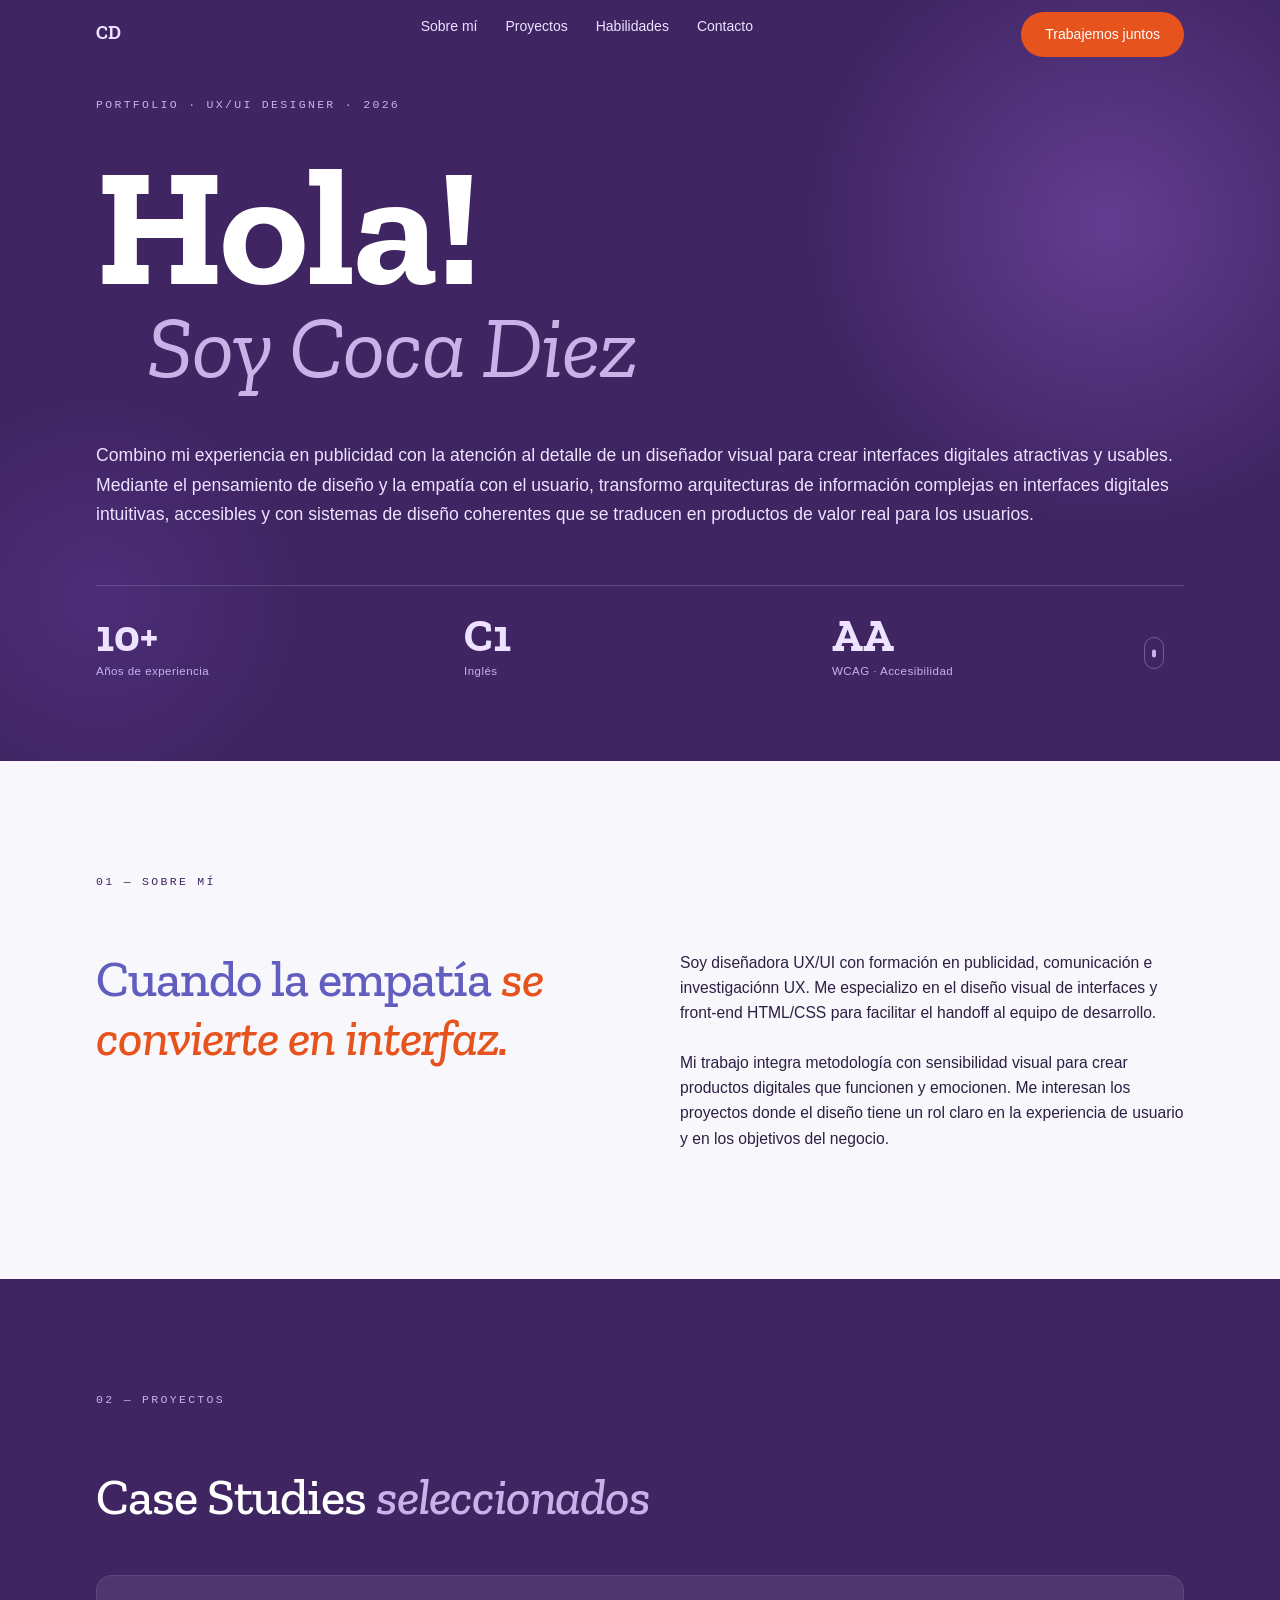
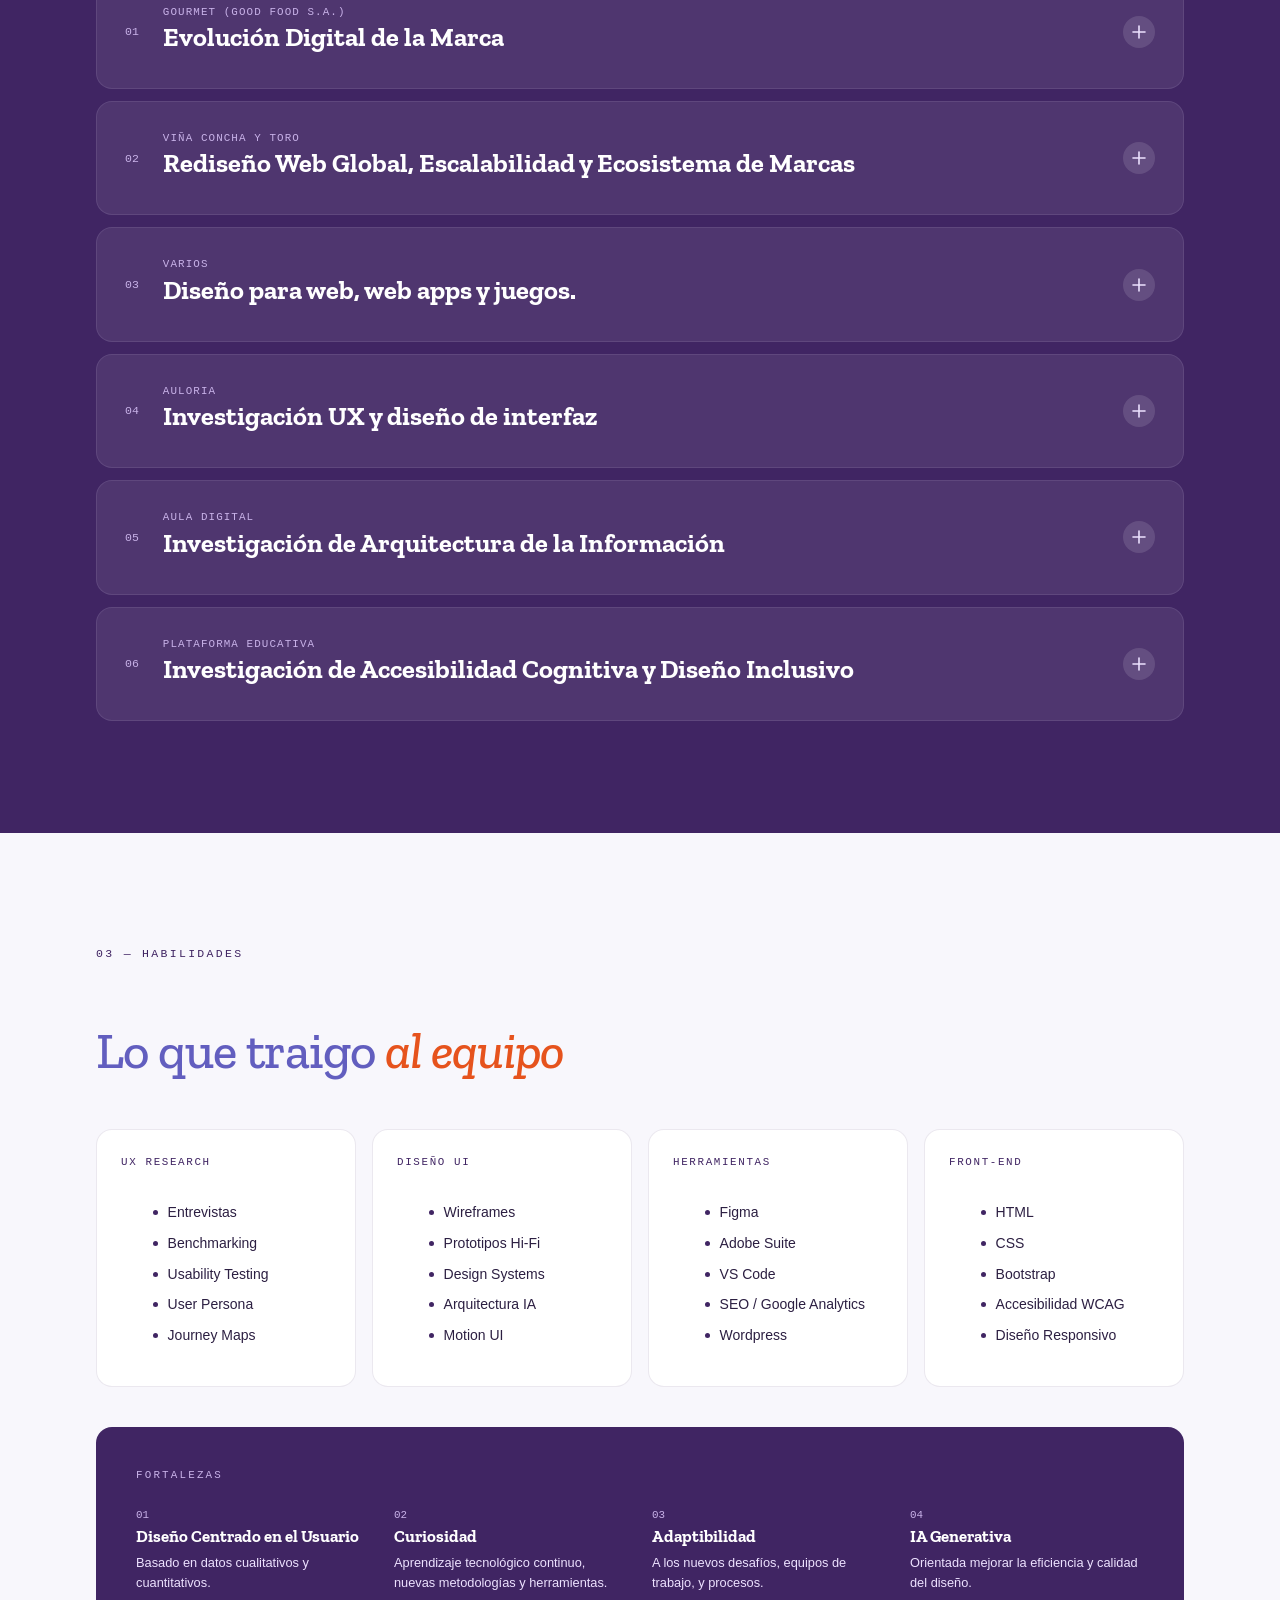
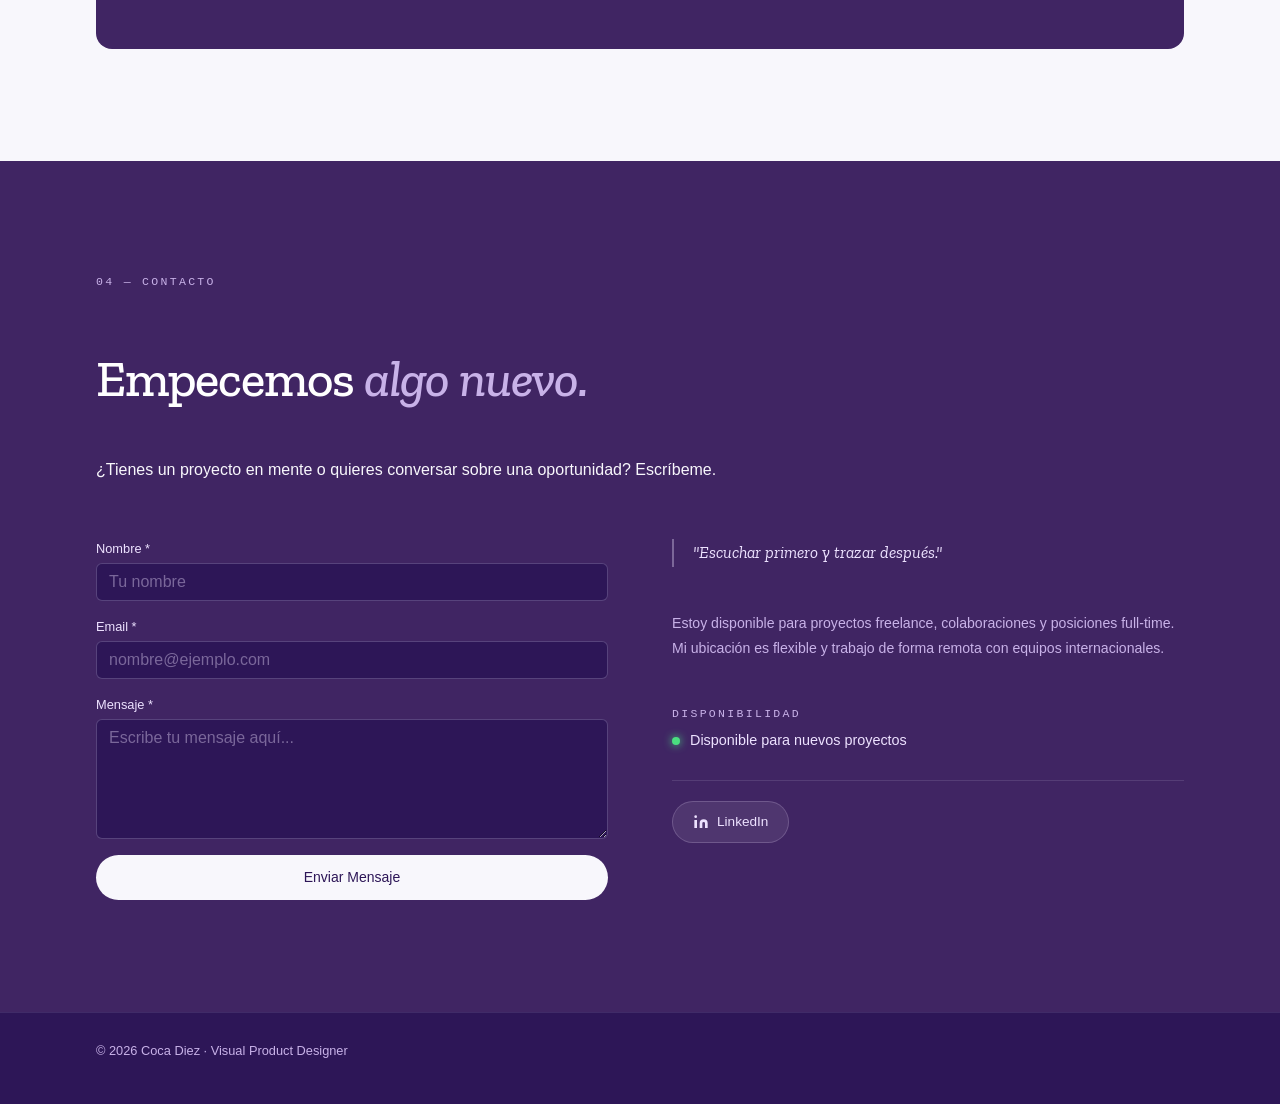
==== commit 2be43e2e: "limpieza paleta colores" ====
--- a/cocadiez/index.html
+++ b/cocadiez/index.html
@@ -336,16 +336,15 @@
                     publicación de contenidos en un proyecto escalable a largo plazo.<br /><br />
                     <strong>Rol y Responsabilidades</strong>
                     <br /><br />
-                    En ambas etapas asumí el rol de Diseñadora UX/UI y Desarrolladora Front-End y fui la responsable de
-                    conceptualizar el look and feel, diseñar la totalidad de las páginas y secciones, y maquetar los
+                    En ambas etapas asumí el rol de Diseñadora UX/UI y fui la responsable de
+                    conceptualizar el look and feel, diseñar todas las páginas y secciones, y maquetar los
                     HTML y CSS para su integración en el CMS propietario. En la segunda etapa mantuve estas mismas
-                    funciones durante la migración, diseñando luego distintos minisitios y dando mantenimiento del
+                    funciones durante la migración, diseñando luego distintos minisitios y dando mantenimiento al
                     ecosistema.
                     <br /><br />
                     <strong>Proceso y Metodología</strong>
                     <br /><br />
-                    En la primera etapa, se definieron wireframes, se realizaron prototipos, diseño de alta fidelidad y
-                    la entrega de las maquetas HTML y guidelines necesarios para el desarrollo del CMS propietario. Para la
+                    En la primera etapa, se definieron wireframes, se realizaron prototipos, diseño de alta fidelidad, entrega de los archivos HTML y guidelines necesarios para incluir en el desarrollo del CMS propietario. Para la
                     segunda fase, cooperé en la transición hacia WordPress migrando la estructura existente, pero
                     incorporando el resultado de iteraciones y mejoras continuas de usabilidad. A partir de esa nueva
                     base, diseñé un sitio para la comunidad del club de fans de la viña y posteriormente, un nuevo
--- a/cocadiez/portfolio.css
+++ b/cocadiez/portfolio.css
@@ -14,11 +14,10 @@
   --purple-light: #625EBF;
   --lavender-hi: #EDE2FF;
   --lavender-md: #C8B2E8;
-  --lavender-lo: #D8C4F4;
   --light-bg:    #F8F7FC;
   --dark-text:   #1A0A2E;
   --body-text:   #2C1F42; 
-  --acento:      rgb(230, 83, 29);
+  --acento:      #E6531D;
   --serif:       'Zilla Slab', serif;
   --sans:        'Ubuntu Sans', sans-serif;
   --mono:        'Ubuntu Sans Mono', monospace;
@@ -54,7 +53,7 @@
   display: block;
 }
 .label--dark  { color: var(--purple); }
-.label--light { color: var(--lavender-lo); }
+.label--light { color: var(--lavender-md); }
 
 .heading {
   font-family: var(--serif);
@@ -287,7 +286,7 @@
 @media (min-width: 768px) { .project__meta { gap: 1.5rem; } }
 
 .project__num { font-family: var(--mono); color: var(--lavender-md); font-size: .72rem; flex-shrink: 0; }
-.project__tag { font-family: var(--mono); color: var(--lavender-lo); font-size: .68rem; letter-spacing: .1em; text-transform: uppercase; margin-bottom: 3px; }
+.project__tag { font-family: var(--mono); color: var(--lavender-md); font-size: .68rem; letter-spacing: .1em; text-transform: uppercase; margin-bottom: 3px; }
 .project__title { font-family: var(--serif); color: #fff; font-size: clamp(1.1rem, 3.5vw, 1.65rem); font-weight: 700; line-height: 1.1; }
 
 .project__toggle {
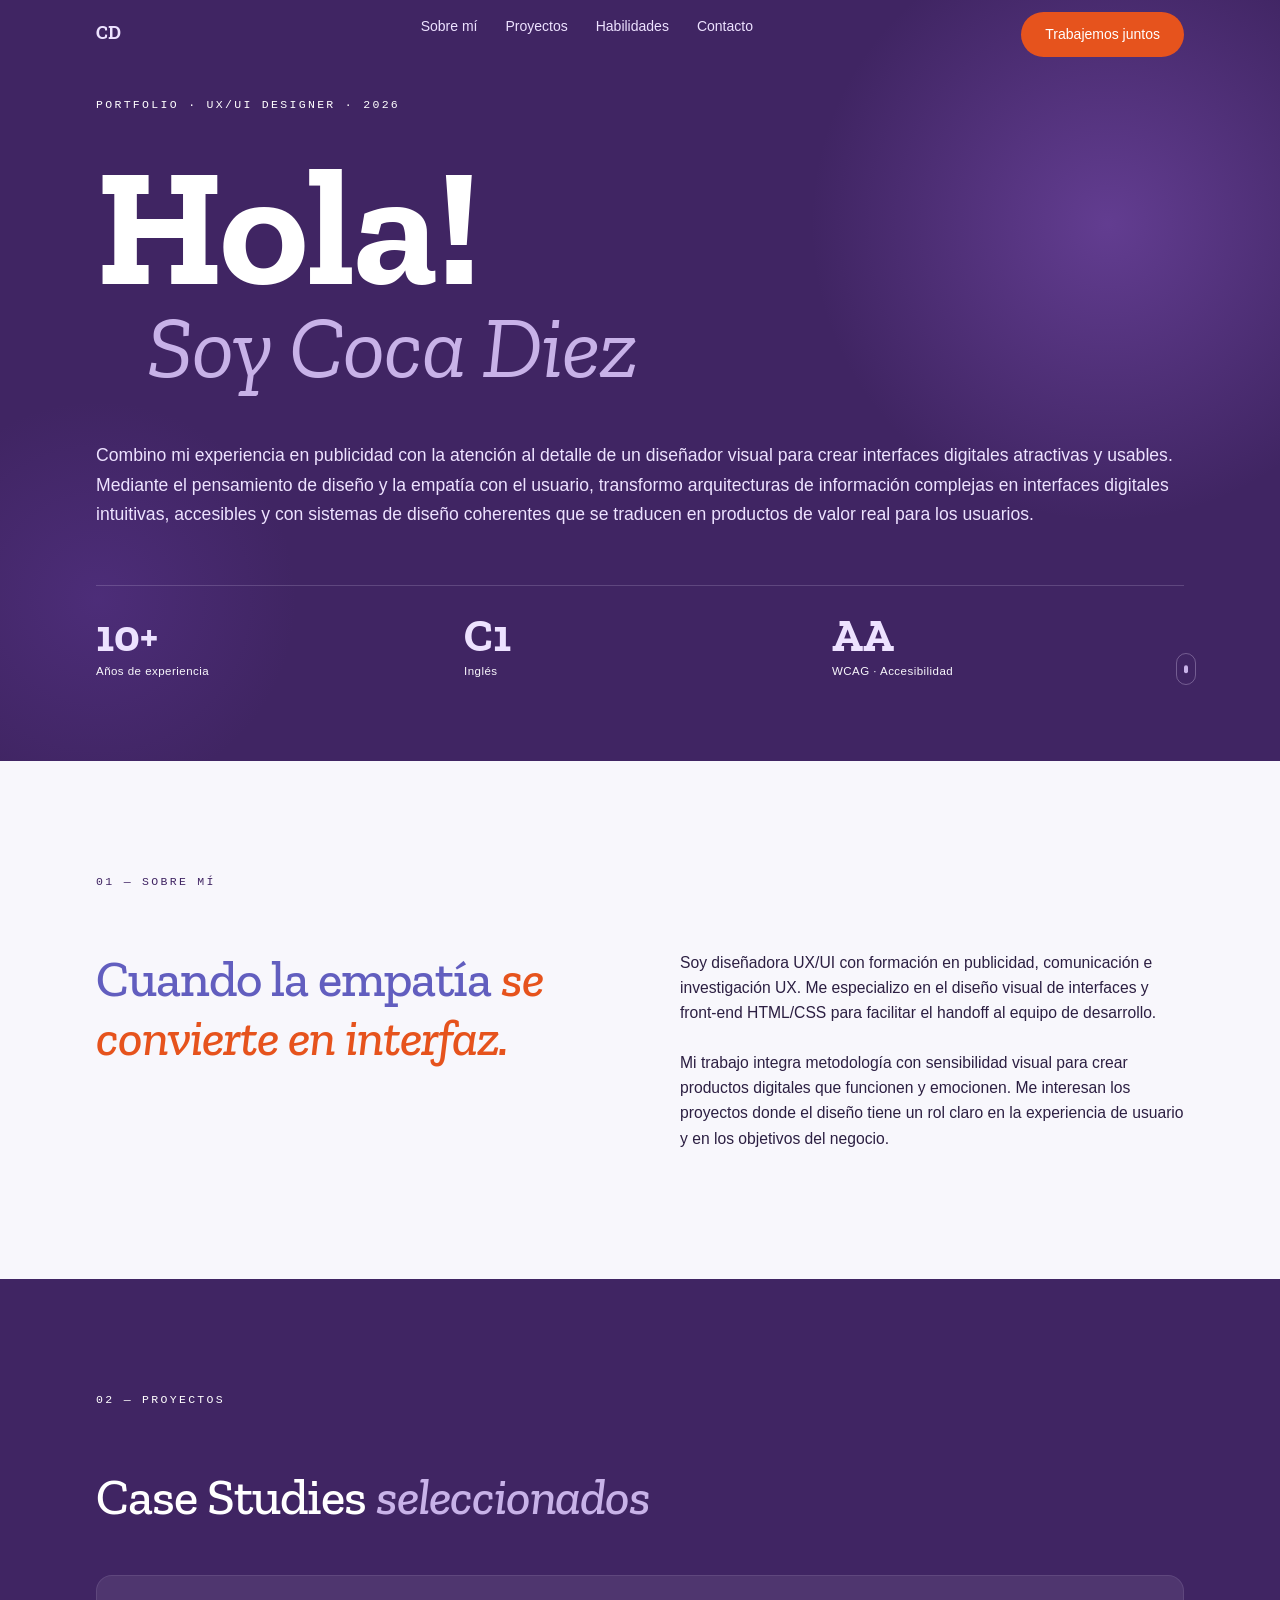
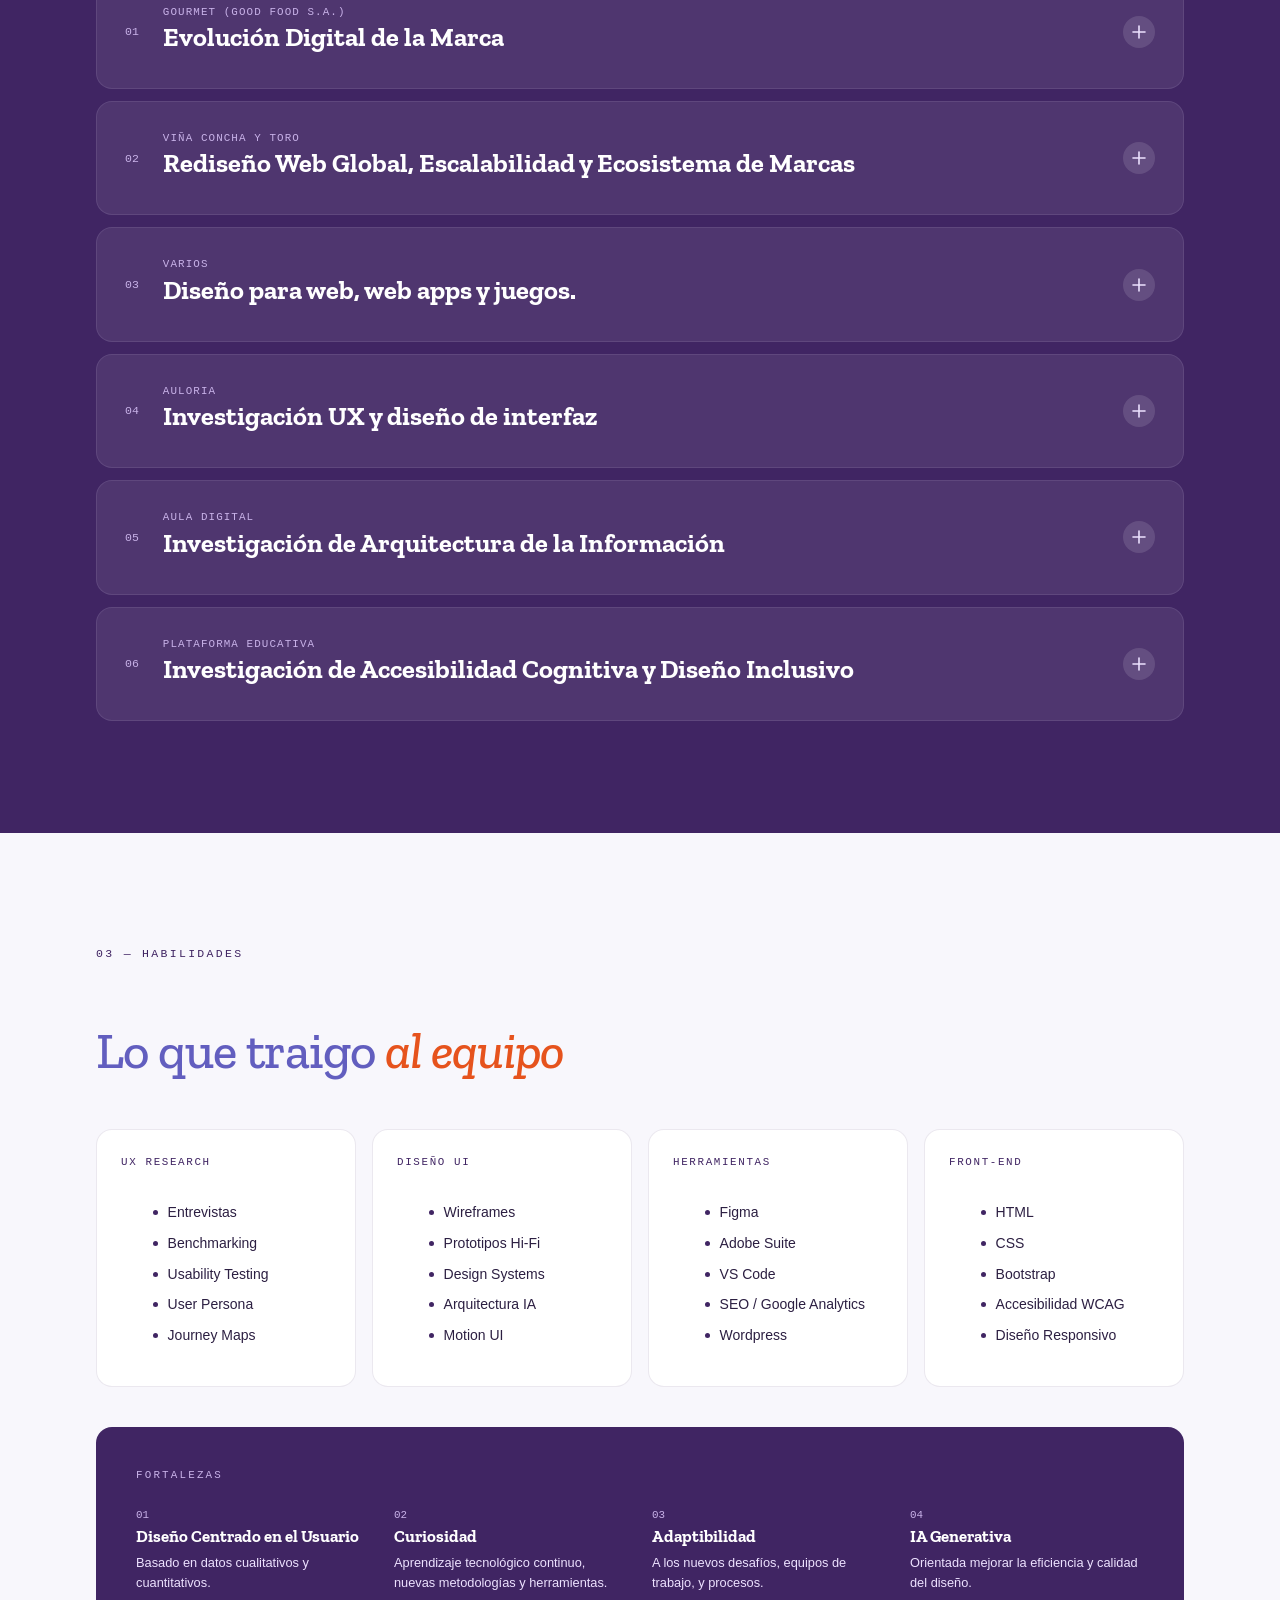
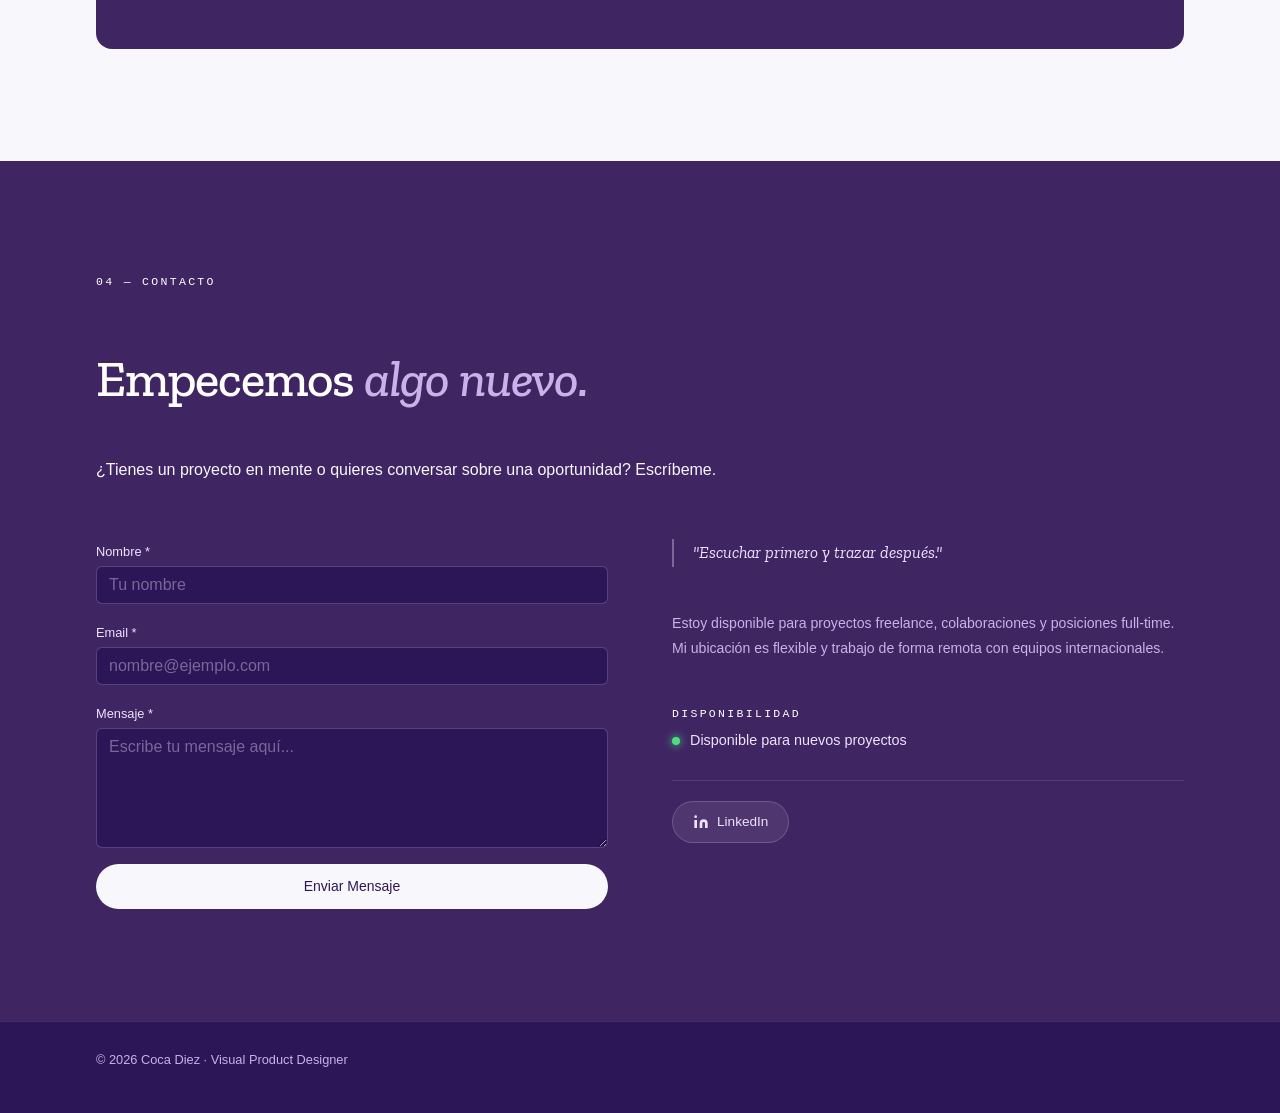
==== commit ed956d85: "detalles w3c" ====
--- a/cocadiez/index.html
+++ b/cocadiez/index.html
@@ -6,7 +6,7 @@
   <link href="https://cdn.jsdelivr.net/npm/bootstrap@5.3.3/dist/css/bootstrap.min.css" rel="stylesheet" />
   <meta name="viewport" content="width=device-width, initial-scale=1.0" />
   <meta name="description"
-    content="Coca Diez — Diseñadora specializada en visual design de interfaces para productos digitales." />
+    content="Coca Diez — Diseñadora especializada en visual design de interfaces para productos digitales." />
   <title>Portfolio · Coca Diez</title>
   <link rel="preconnect" href="https://fonts.googleapis.com" />
   <link rel="preconnect" href="https://fonts.gstatic.com" crossorigin />
@@ -20,13 +20,13 @@
   <a href="#main-content" class="skip-link">Saltar al contenido principal</a>
 
   <!-- NAV -->
-  <header class="custom-nav" id="nav" role="banner">
+  <header class="custom-nav" id="nav">
     <nav class="custom-nav__inner" aria-label="Navegación principal">
       <a href="#" class="custom-nav__logo" onclick="
             window.scrollTo({ top: 0, behavior: 'smooth' });
             return false;
           " aria-label="Volver al inicio">CD</a>
-      <ul class="custom-nav__links" role="list">
+      <ul class="custom-nav__links">
         <li>
           <a href="#about" class="custom-nav__link" onclick="navSmooth(event, '#about')">Sobre mí</a>
         </li>
@@ -48,7 +48,7 @@
       </button>
     </nav>
     <div class="custom-nav__mobile" id="mobile-menu" aria-hidden="true">
-      <ul role="list">
+      <ul>
         <li>
           <a href="#about" onclick="mobileNav(event, '#about')">Sobre mí</a>
         </li>
@@ -90,10 +90,12 @@
             que se traducen en productos de valor real para los usuarios.
           </p>
         </div>
+        
+        <div class="hero__scroll" aria-hidden="true">
+          <div class="hero__scroll-dot"></div>
+        </div>
+
         <dl class="hero__stats" aria-label="Estadísticas">
-          <div class="hero__scroll" aria-hidden="true">
-            <div class="hero__scroll-dot"></div>
-          </div>
           <div>
             <dt class="hero__stat-num">10+</dt>
             <dd class="hero__stat-label">Años de experiencia</dd>
@@ -122,7 +124,7 @@
           </div>
           <div class="about__content fade-in" data-delay="180">
             <p class="body-text">
-              Soy diseñadora UX/UI con formación en publicidad, comunicación e investigaciónn UX. Me especializo en el diseño visual de interfaces y front-end HTML/CSS para facilitar el handoff al equipo de desarrollo.<br><br>Mi trabajo integra metodología con
+              Soy diseñadora UX/UI con formación en publicidad, comunicación e investigación UX. Me especializo en el diseño visual de interfaces y front-end HTML/CSS para facilitar el handoff al equipo de desarrollo.<br><br>Mi trabajo integra metodología con
               sensibilidad visual para crear productos digitales que funcionen
               y emocionen. Me interesan los proyectos donde el diseño tiene un rol claro en la experiencia de usuario y en los objetivos del negocio.
             </p>
@@ -149,6 +151,7 @@
                   <p class="project__tag">GOURMET (Good Food S.A.)</p>
                   <h3 class="project__title">
                     Evolución Digital de la Marca
+                  </h3>
                 </div>
               </div>
               <div class="project__toggle" aria-hidden="true">
@@ -247,12 +250,12 @@
                     técnico.<br /><br />
 
                   </p>
-                  <ul class="methods" role="list" aria-label="Metodologías aplicadas">
+                  <ul class="methods" aria-label="Metodologías aplicadas">
                     <li class="method">Design Thinking</li>
                     <li class="method">Visual Design</li>
                     <li class="method">HTML/CSS</li>
-                       <li class="method">Wordpress</li>
-                       <li class="method">SEO</li>
+                    <li class="method">Wordpress</li>
+                    <li class="method">SEO</li>
                   </ul>
                 </div>
               </div>
@@ -344,7 +347,7 @@
                     <br /><br />
                     <strong>Proceso y Metodología</strong>
                     <br /><br />
-                    En la primera etapa, se definieron wireframes, se realizaron prototipos, diseño de alta fidelidad, entrega de los archivos HTML y guidelines necesarios para incluir en el desarrollo del CMS propietario. Para la
+                    En la primera etapa, se definieron wireframes, se realizaron prototipos, diseño de alta fidelidad, entrega de los archivos HTML y guidelines necesarios para el desarrollo del CMS propietario. Para la
                     segunda fase, cooperé en la transición hacia WordPress migrando la estructura existente, pero
                     incorporando el resultado de iteraciones y mejoras continuas de usabilidad. A partir de esa nueva
                     base, diseñé un sitio para la comunidad del club de fans de la viña y posteriormente, un nuevo
@@ -359,7 +362,7 @@
                     maqueté y envié un mailing mensual, además de dar mantenimiento continuo durante siete
                     años.<br /><br />
                   </p>
-                  <ul class="methods" role="list" aria-label="Metodologías aplicadas">
+                  <ul class="methods" aria-label="Metodologías aplicadas">
                     <li class="method">Heurística</li>
                     <li class="method">Wireframes</li>
                     <li class="method">Prototipo Hi-Fi</li>
@@ -441,7 +444,7 @@
 
                     Algunos ejemplos:<br /><br />
                     <strong>Matetic, La Casona y Aviasur:</strong><br />
-                    Diseño, desarrollo y actualización mensual de sitios web. Varias versiobnes versiones a lo largo de los años.<br /><br />
+                    Diseño, desarrollo y actualización mensual de sitios web. Varias versiones a lo largo de los años.<br /><br />
 
                     <strong>Fernando Mayer, Casabarros, La Casona, Piar:</strong><br />Rediseño de sitios web y arquitectura de la
                     información.<br /><br />
@@ -458,7 +461,7 @@
                     <strong>Entel PCS:</strong><br />
                     Aplicación web recomendador de planes de telefonía celular.
                   </p>
-                  <ul class="methods" role="list" aria-label="Metodologías aplicadas">
+                  <ul class="methods" aria-label="Metodologías aplicadas">
                     <li class="method">Heurística</li>
                     <li class="method">Wireframes</li>
                     <li class="method">Prototipo Hi-Fi</li>
@@ -512,9 +515,6 @@
                     <img src="images/Auloria-09.webp" alt="Captura del proyecto Auloria 6" class="project__gallery-img"
                       loading="lazy" />
                   </div>
-
-
-
                 </div>
                 <div class="project__details">
                   <p class="body-text body-text--light">
@@ -535,11 +535,8 @@
                     A pesar de una percepción positiva inicial, las métricas revelaron un cincuenta por ciento de clics
                     erróneos debido al sesgo de cortesía. Iteré la solución agregando confirmaciones inmediatas al
                     seleccionar cursos y entregué un sistema responsivo listo para escalar.<br><br>
-
-
-
                   </p>
-                  <ul class="methods" role="list" aria-label="Metodologías aplicadas">
+                  <ul class="methods" aria-label="Metodologías aplicadas">
                     <li class="method">Heurística</li>
                     <li class="method">Wireframes</li>
                     <li class="method">Prototipo Hi-Fi</li>
@@ -628,13 +625,13 @@
                     42.9% tasa de éxito general en navegación<br>
                     85.7% acierto en primer clic en sección principal (Explorar)<br>
                     Identificación de puntos críticos de confusión en navegación profunda, ambigüedad en etiquetas y
-                    <data value=""></data>etección de “fugas” hacia secciones incorrectas.<br><br>
+                    detección de “fugas” hacia secciones incorrectas.<br><br>
 
                     Estos resultados evidenciaron la necesidad de mejorar la organización, navegación, etiquetado y
-                    búsqueda lo que se pudo aplicar a un nuevo flijo de usuarios y un nuevo mapa del sitio como
+                    búsqueda lo que se pudo aplicar a un nuevo flujo de usuarios y un nuevo mapa del sitio como
                     resultado final<br><br>
                   </p>
-                  <ul class="methods" role="list" aria-label="Metodologías aplicadas">
+                  <ul class="methods" aria-label="Metodologías aplicadas">
                     <li class="method">Card Sorting</li>
                     <li class="method">Tree Testing</li>
                     <li class="method">Site Map</li>
@@ -739,7 +736,7 @@
                     de pago y etiquetas textuales claras para reducir la carga mental.nas, journey maps y
                     recomendaciones WCAG 2.1 AA.
                   </p>
-                  <ul class="methods" role="list" aria-label="Metodologías aplicadas">
+                  <ul class="methods" aria-label="Metodologías aplicadas">
                     <li class="method">User Personas</li>
                     <li class="method">Journey Map</li>
                     <li class="method">WCAG 2.1</li>
@@ -747,9 +744,8 @@
                 </div>
               </div>
             </div>
+          </article>
         </div>
-        </article>
-      </div>
       </div>
     </section>
 
@@ -763,7 +759,7 @@
         <div class="skills__grid">
           <div class="skill-card fade-in" data-delay="0">
             <p class="skill-card__label">UX Research</p>
-            <ul role="list">
+            <ul>
               <li>Entrevistas</li>
               <li>Benchmarking</li>
               <li>Usability Testing</li>
@@ -773,7 +769,7 @@
           </div>
           <div class="skill-card fade-in" data-delay="70">
             <p class="skill-card__label">Diseño UI</p>
-            <ul role="list">
+            <ul>
               <li>Wireframes</li>
               <li>Prototipos Hi-Fi</li>
               <li>Design Systems</li>
@@ -783,18 +779,17 @@
           </div>
           <div class="skill-card fade-in" data-delay="140">
             <p class="skill-card__label">Herramientas</p>
-            <ul role="list">
+            <ul>
               <li>Figma</li>
               <li>Adobe Suite</li>
               <li>VS Code</li>
               <li>SEO / Google Analytics</li>
               <li>Wordpress</li>
-
             </ul>
           </div>
           <div class="skill-card fade-in" data-delay="210">
             <p class="skill-card__label">Front-End</p>
-            <ul role="list">
+            <ul>
               <li>HTML</li>
               <li>CSS</li>
               <li>Bootstrap</li>
@@ -840,24 +835,22 @@
         </p>
         <div class="contact__grid">
           <form id="contactForm" action="https://formsubmit.co/cocadiez@gmail.com" method="POST">
-            <div for="nombre" class="etiqueta">Nombre *</div>
+            <label for="nombre" class="etiqueta">Nombre *</label>
             <div class="mb-3">
-              <input type="text" name="nombre" class="form-control" id="nombre" placeholder="Tu nombre" required
-                aria-required="true" />
+              <input type="text" name="nombre" class="form-control" id="nombre" placeholder="Tu nombre" required />
               <div class="invalid-feedback">Ingresa tu nombre.</div>
             </div>
 
-            <div for="email" class="etiqueta">Email *</div>
+            <label for="email" class="etiqueta">Email *</label>
             <div class="mb-3">
-              <input type="email" name="email" class="form-control" id="email" placeholder="nombre@ejemplo.com" required
-                aria-required="true" />
+              <input type="email" name="email" class="form-control" id="email" placeholder="nombre@ejemplo.com" required />
               <div class="invalid-feedback">Ingresa un email válido.</div>
             </div>
 
-            <div for="mensaje" class="etiqueta">Mensaje *</div>
+            <label for="mensaje" class="etiqueta">Mensaje *</label>
             <div class="mb-3">
               <textarea name="mensaje" class="form-control" placeholder="Escribe tu mensaje aquí..." id="mensaje"
-                style="height: 120px" required aria-required="true"></textarea>
+                style="height: 120px" required></textarea>
               <div class="invalid-feedback">Escribe un mensaje.</div>
             </div>
 
@@ -904,7 +897,7 @@
     </section>
   </main>
 
-  <footer class="footer" role="contentinfo">
+  <footer class="footer">
     <div class="container footer__inner">
       <p>© 2026 Coca Diez · Visual Product Designer</p>
     </div>
--- a/cocadiez/portfolio.css
+++ b/cocadiez/portfolio.css
@@ -51,9 +51,10 @@
   text-transform: uppercase;
   margin-bottom: 1.25rem;
   display: block;
+  font-weight: 500;
 }
 .label--dark  { color: var(--purple); }
-.label--light { color: var(--lavender-md); }
+.label--light { color: #fff; }
 
 .heading {
   font-family: var(--serif);
@@ -82,7 +83,7 @@
 .btn:active { transform: scale(.96); }
 .btn--solid   { background: var(--acento); color: #ffffff; }
 .btn--white   { background: #fff; color: var(--purple); font-weight: 700; }
-.btn--outline {  color: var(--lavender-hi); border: 1.5px solid rgba(237,226,255,.4); }
+.btn--outline {  color: var(--lavender-hi); border: 1.5px solid rgba(237,226,255,.4); background: rgba(12, 226, 80, 0.08); }
 .btn--full    { width: 100%; }
 .btn:hover { opacity: .9; }
 .btn:focus-visible { outline: 2px solid #fff; outline-offset: 3px; }
@@ -119,7 +120,7 @@
 }
 .custom-nav--scrolled .custom-nav__logo { color: var(--purple); }
 
-.custom-nav__links { display: none; align-items: center; gap: 1.75rem; }
+.custom-nav__links { display: none; align-items: center; gap: 1.75rem; font-weight: 500; }
 @media (min-width: 768px) { .custom-nav__links { display: flex; } }
 .custom-nav__link {
   font-family: var(--sans); font-size: .875rem; color: var(--lavender-hi);
@@ -243,7 +244,7 @@
   font-size: clamp(1.5rem, 5vw, 2.8rem); font-weight: 700; line-height: 1;
 }
 .hero__stat-label {
-  font-family: var(--sans); color: var(--lavender-md);
+  font-family: var(--sans); color: var(--light-bg);
   font-size: .72rem; margin-top: 5px; letter-spacing: .04em;
 }
 
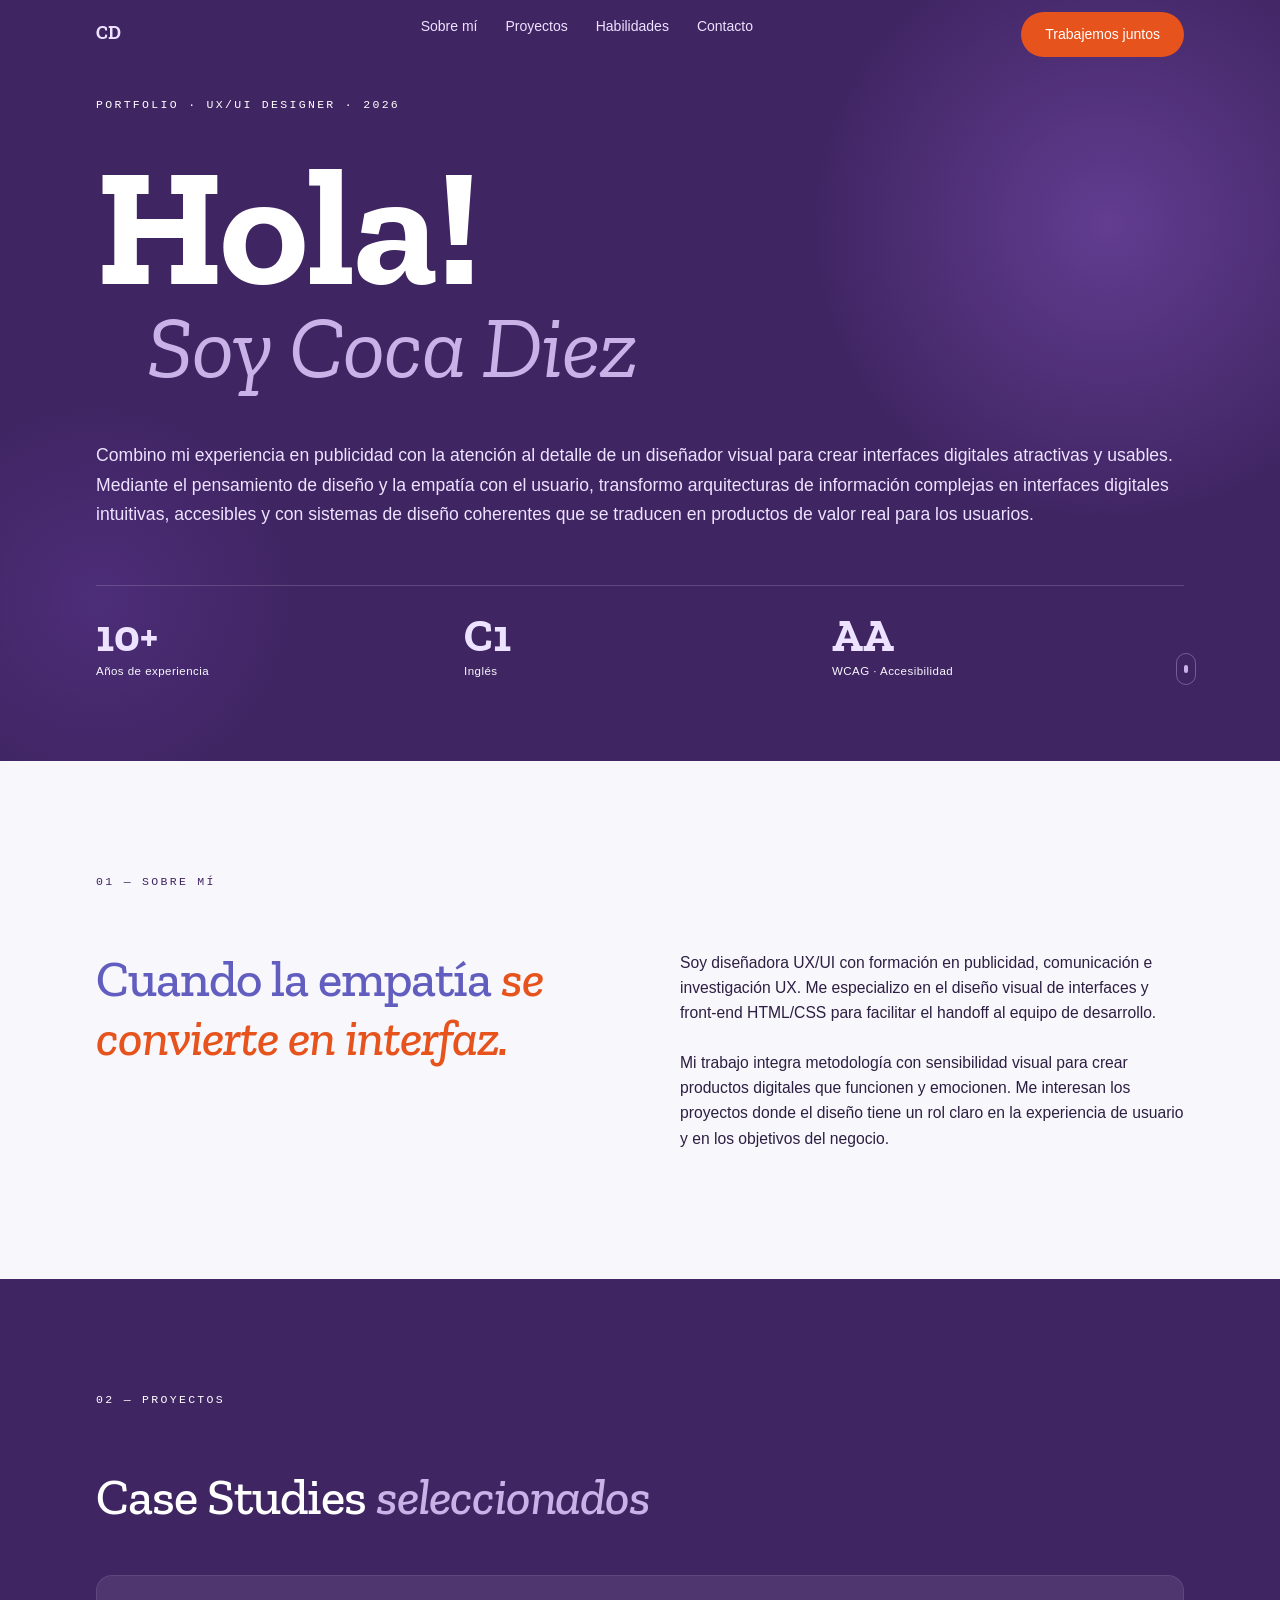
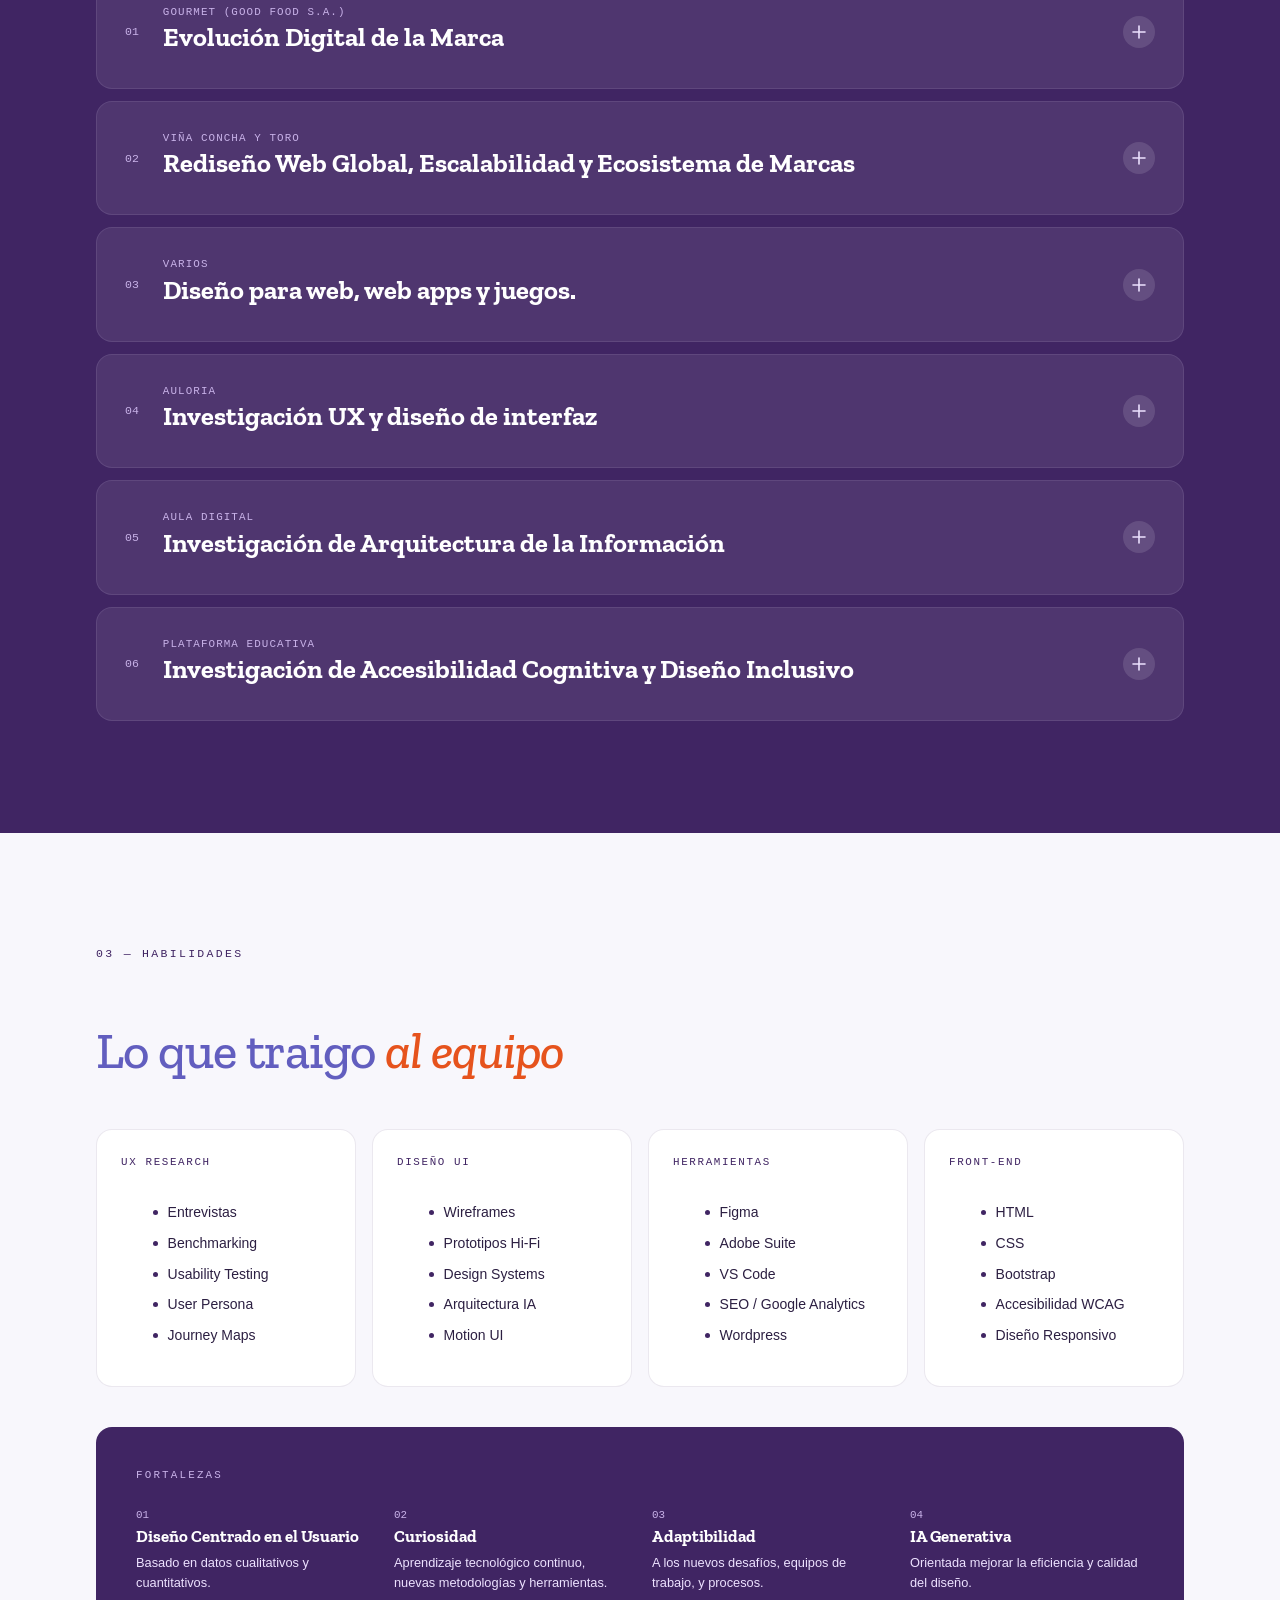
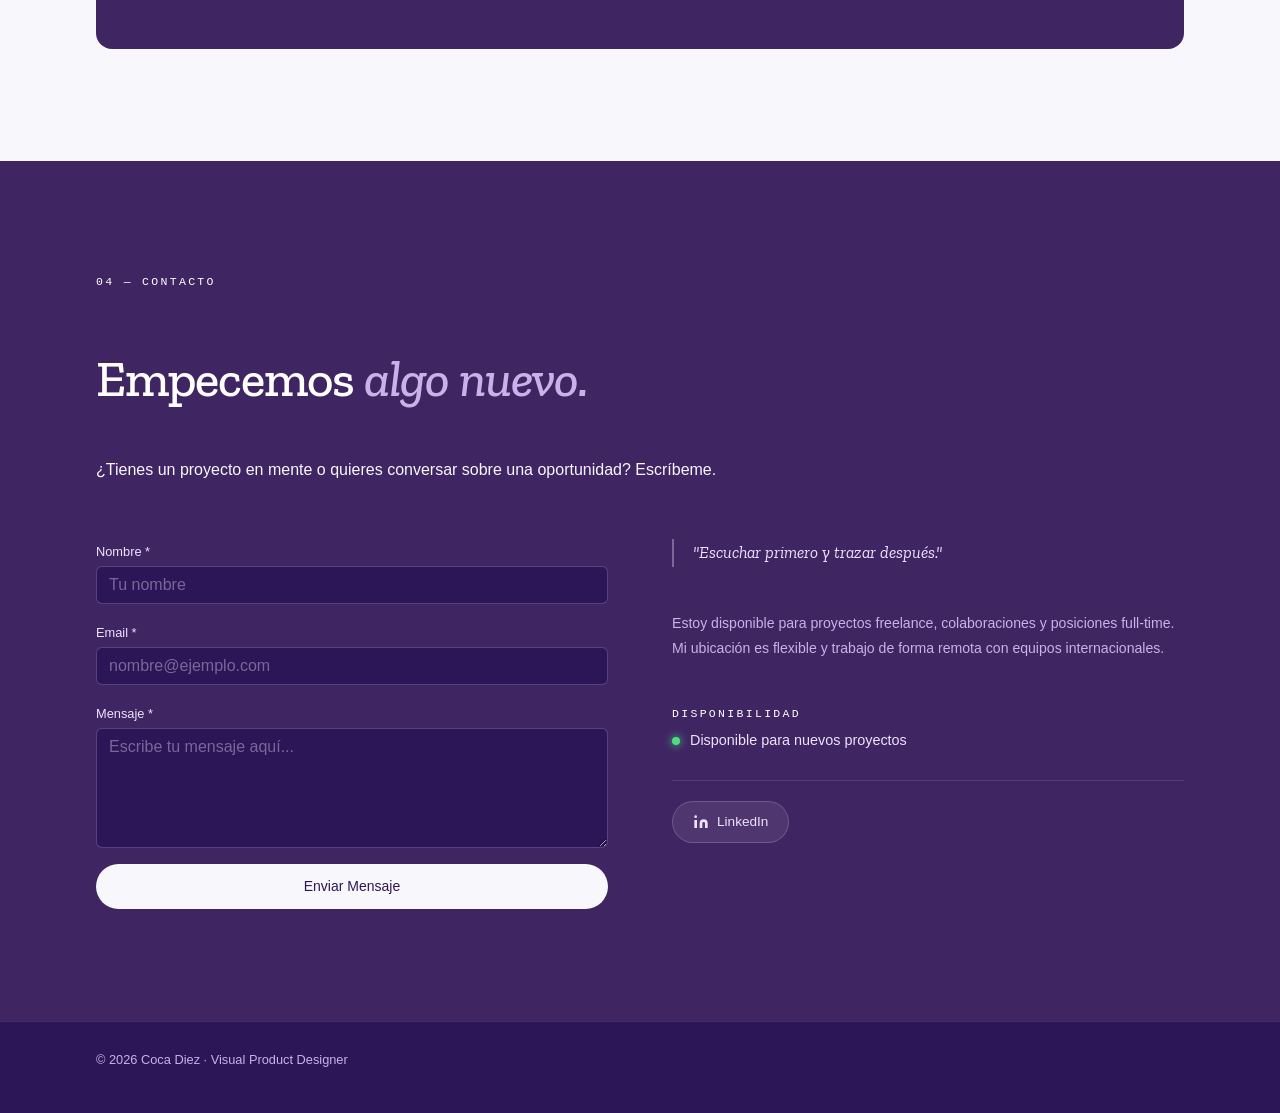
==== commit aca47ea8: "detalles w3c ok" ====
--- a/cocadiez/index.html
+++ b/cocadiez/index.html
@@ -47,7 +47,7 @@
         <span></span><span></span><span></span>
       </button>
     </nav>
-    <div class="custom-nav__mobile" id="mobile-menu" aria-hidden="true">
+    <div class="custom-nav__mobile" id="mobile-menu" hidden>
       <ul>
         <li>
           <a href="#about" onclick="mobileNav(event, '#about')">Sobre mí</a>
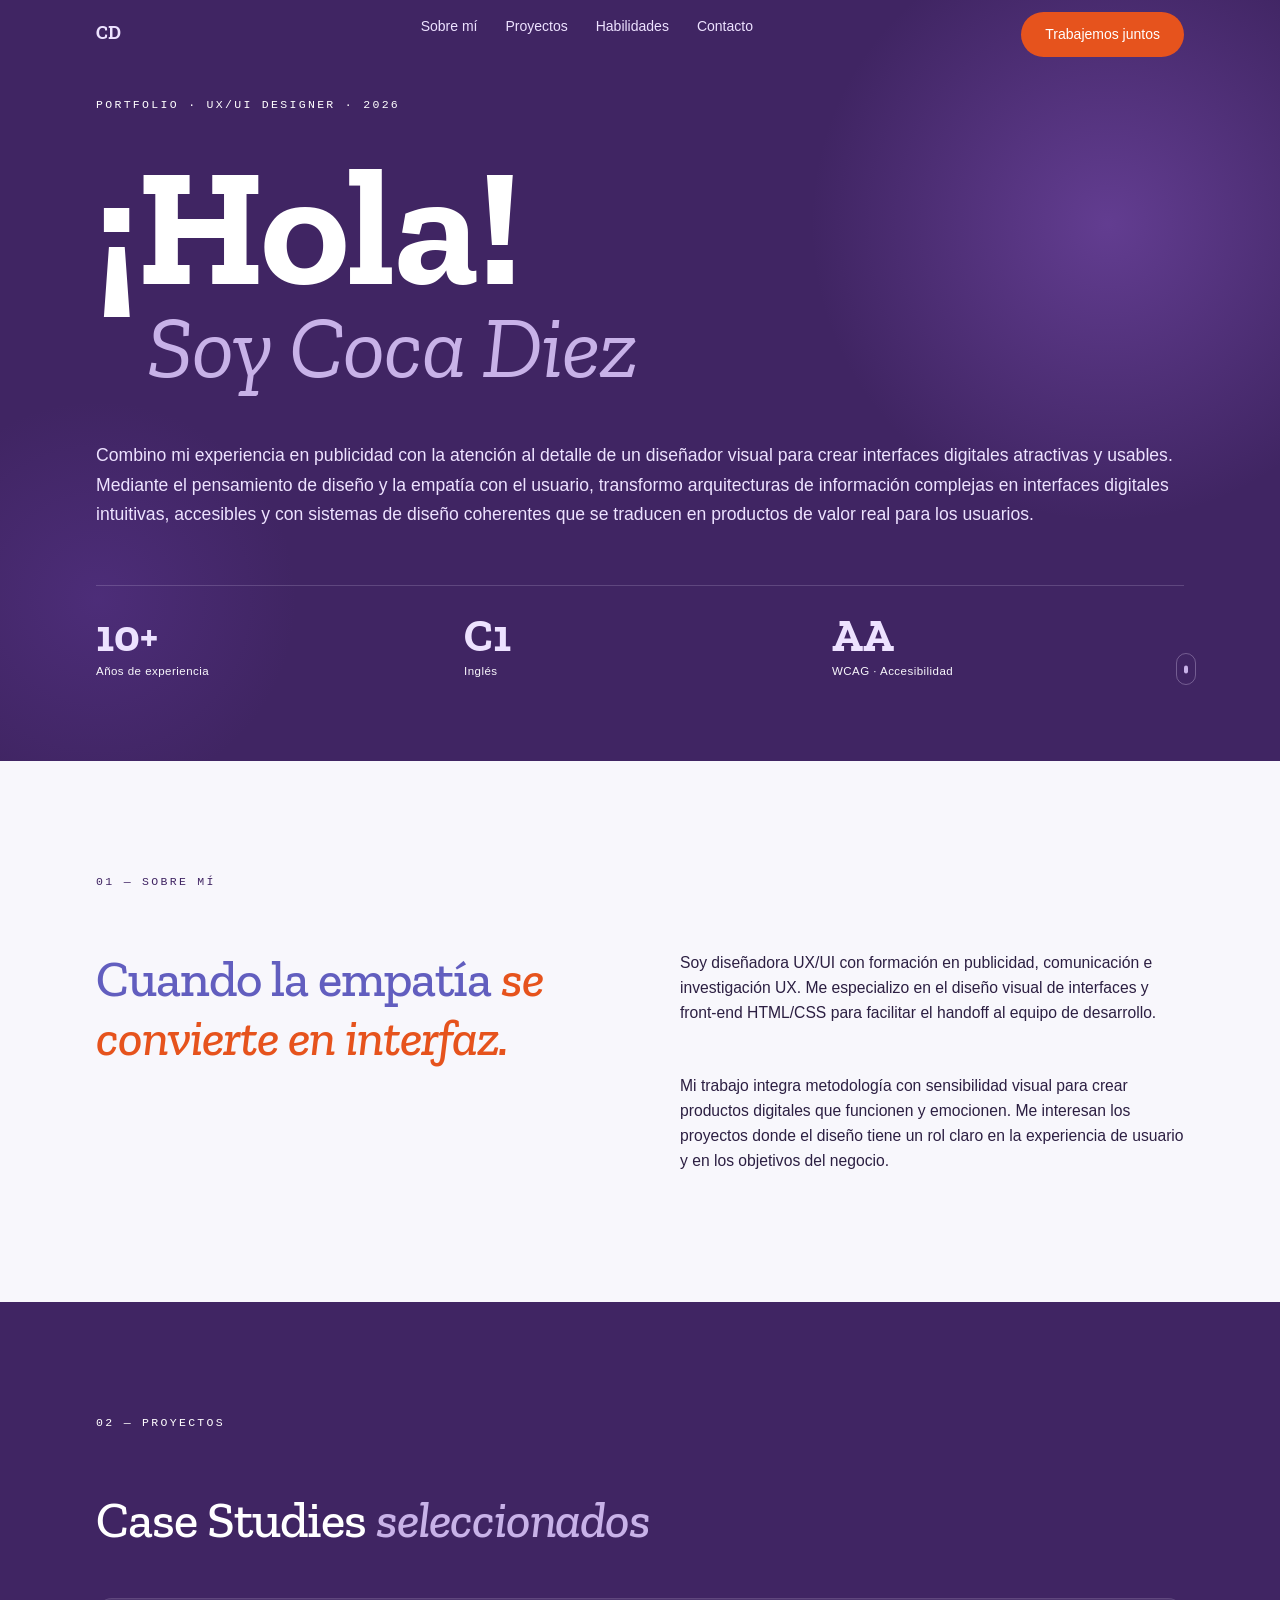
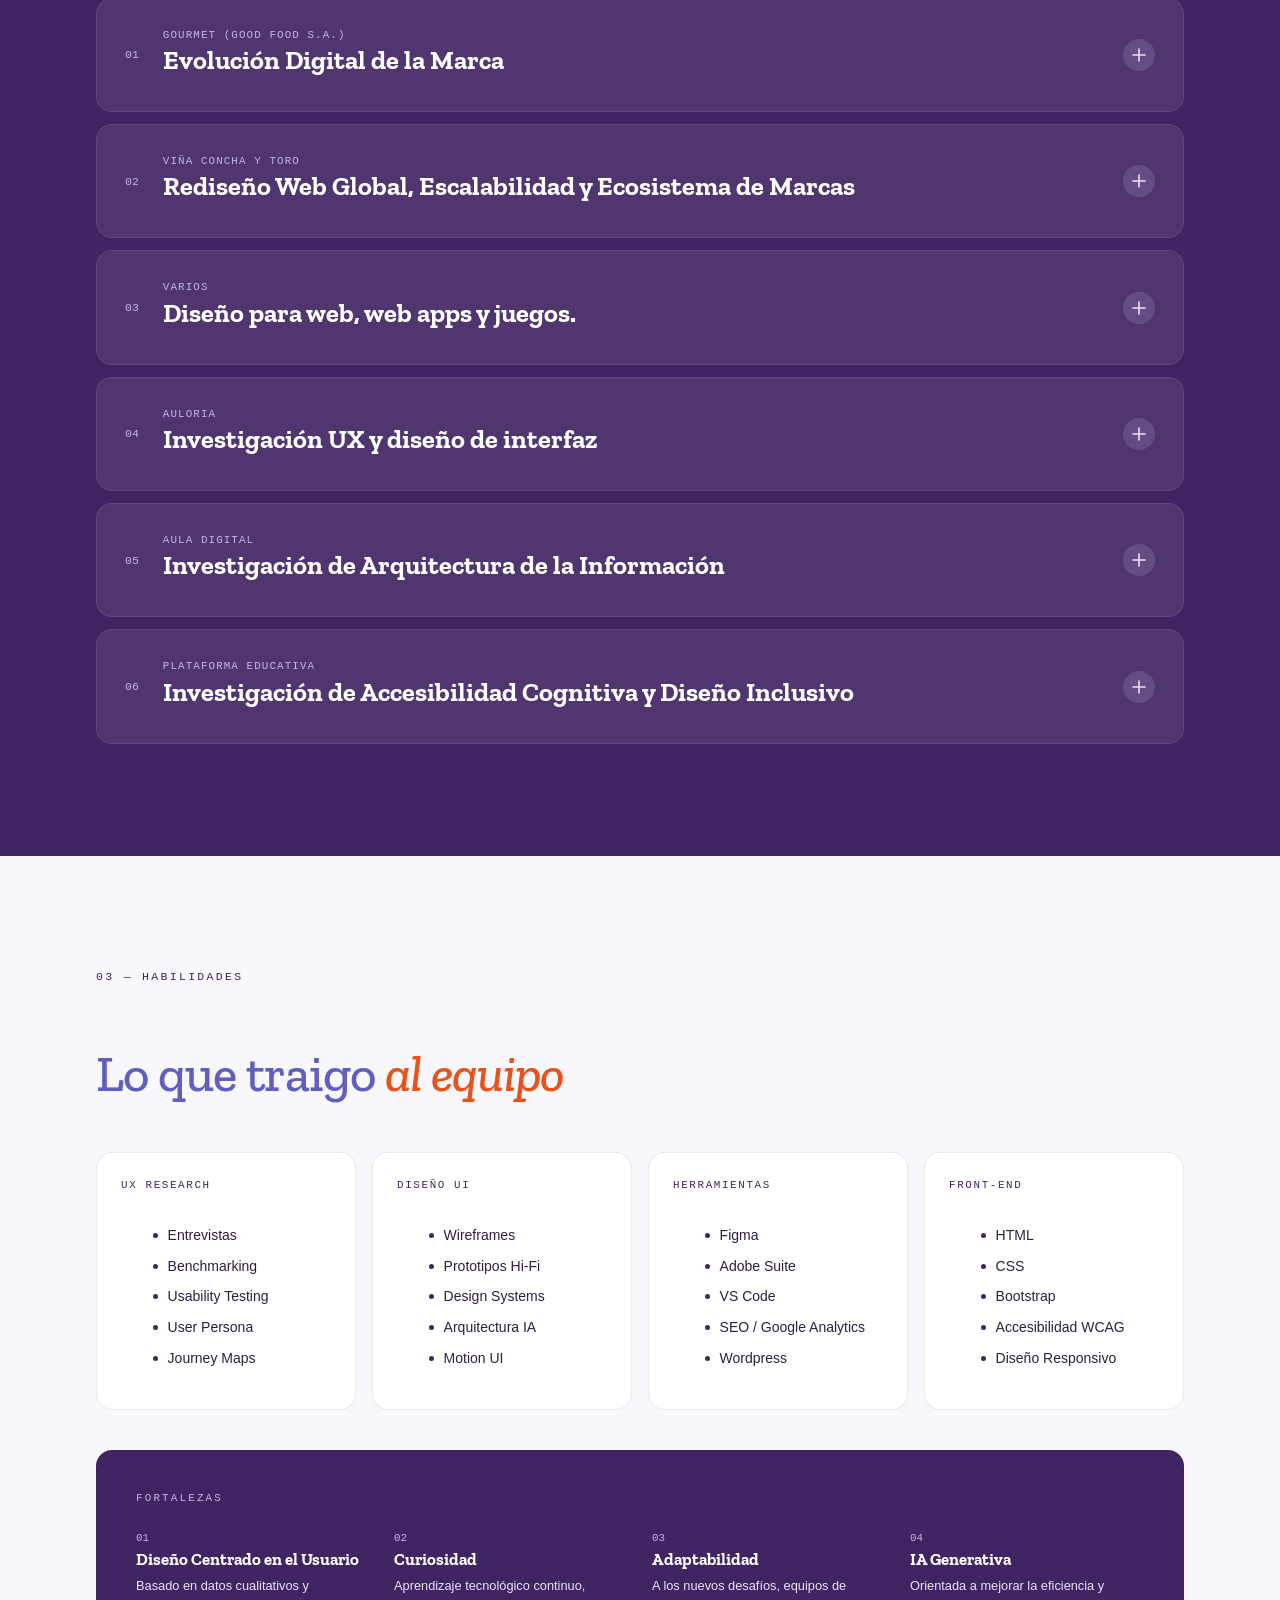
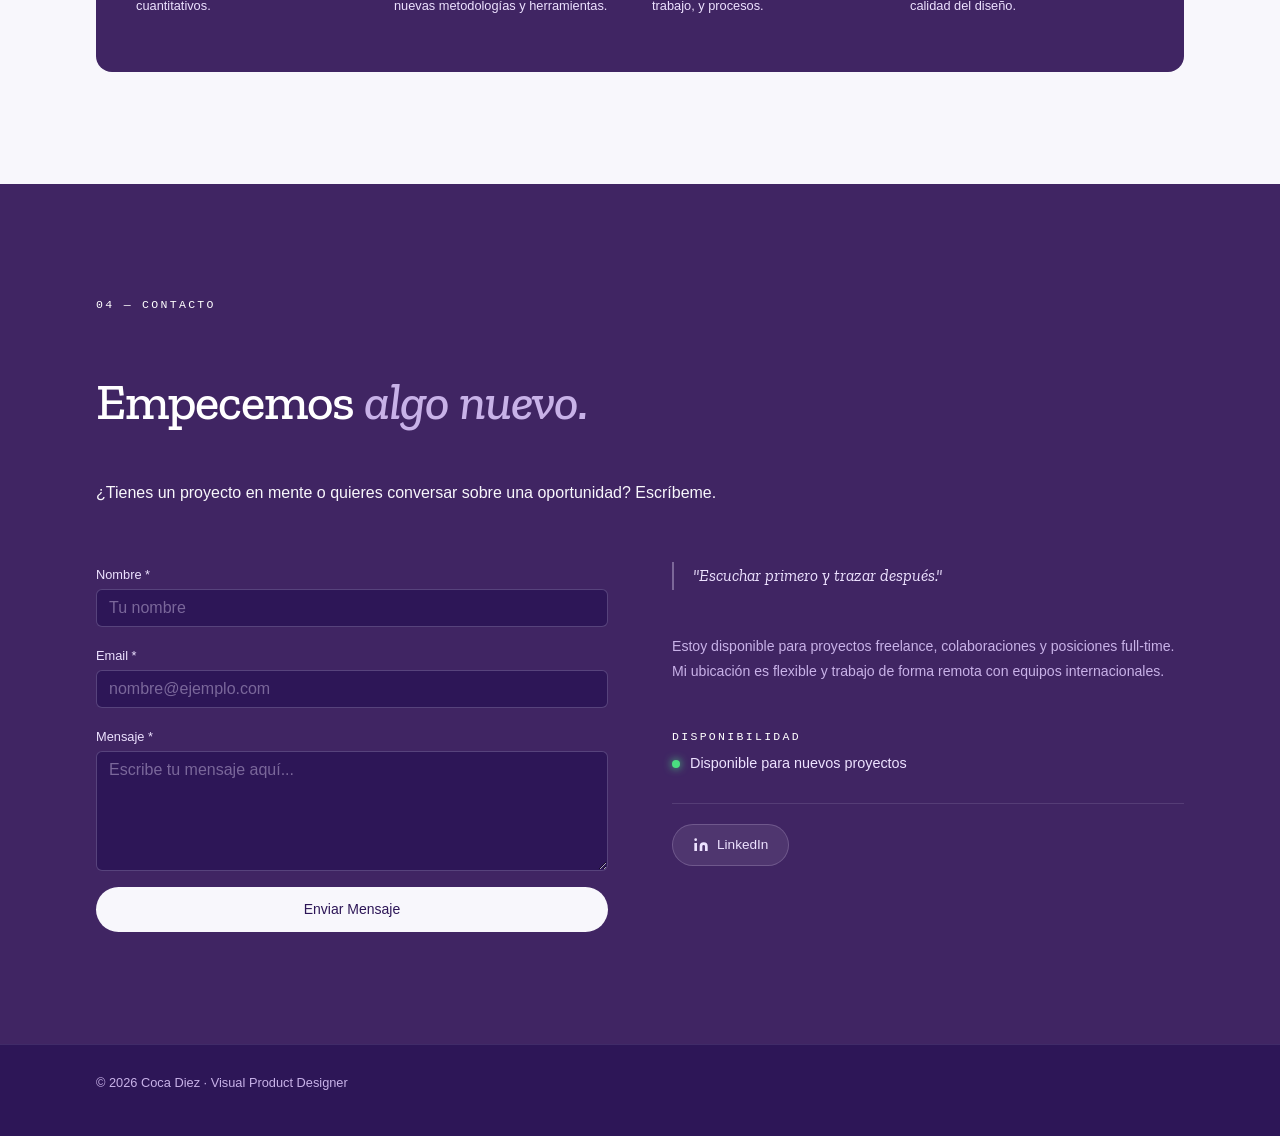
==== commit da1d146c: "V1.0 revisada Ok." ====
--- a/cocadiez/index.html
+++ b/cocadiez/index.html
@@ -78,7 +78,7 @@
           Portfolio · UX/UI Designer · 2026
         </p>
         <h1 class="hero__title" aria-label="Diseño que conecta personas con productos">
-          <span class="hero__title-main">Hola!</span>
+          <span class="hero__title-main">¡Hola!</span>
           <span class="hero__title-italic">Soy Coca Diez</span>
         </h1>
         <div class="hero__bottom">
@@ -124,9 +124,10 @@
           </div>
           <div class="about__content fade-in" data-delay="180">
             <p class="body-text">
-              Soy diseñadora UX/UI con formación en publicidad, comunicación e investigación UX. Me especializo en el diseño visual de interfaces y front-end HTML/CSS para facilitar el handoff al equipo de desarrollo.<br><br>Mi trabajo integra metodología con
-              sensibilidad visual para crear productos digitales que funcionen
-              y emocionen. Me interesan los proyectos donde el diseño tiene un rol claro en la experiencia de usuario y en los objetivos del negocio.
+              Soy diseñadora UX/UI con formación en publicidad, comunicación e investigación UX. Me especializo en el diseño visual de interfaces y front-end HTML/CSS para facilitar el handoff al equipo de desarrollo.
+            </p>
+            <p class="body-text">
+              Mi trabajo integra metodología con sensibilidad visual para crear productos digitales que funcionen y emocionen. Me interesan los proyectos donde el diseño tiene un rol claro en la experiencia de usuario y en los objetivos del negocio.
             </p>
           </div>
         </div>
@@ -206,56 +207,33 @@
                 </div>
                 <div class="project__details">
                   <p class="body-text body-text--light">
-                    <strong>Contexto y Desafío</strong><br /><br />
-                    Good Food S.A. con su marca de alimentos Gourmet, comenzaba
-                    su presencia digital en 2000 con un sitio web. El
-                    desafío fue acompañar su crecimiento y evolución
-                    tecnológica durante 15 años, adaptándose a nuevas
-                    tendencias y necesidades del negocio.<br /><br />
+                    <strong>Contexto y Desafío</strong>
+                    Good Food S.A. con su marca de alimentos Gourmet, comenzaba su presencia digital en 2000 con un sitio web. El desafío fue acompañar su crecimiento y evolución tecnológica durante 15 años, adaptándose a nuevas tendencias y necesidades del negocio.
+                  </p>
+                  <p class="body-text body-text--light">
                     <strong>Rol y Responsabilidades</strong>
-                    <br /><br />
-                    Como diseñadora UX/UI, fui responsable del diseño de alta
-                    fidelidad, de varias versiones del sitio, desarrollo en HTML/CSS, implementación de SEO,
-                    diseño y envío de mailings, investigación de usuarios y
-                    realización de tests de usabilidad tipo guerrilla para
-                    validar y mejorar la experiencia. Iteración con el cliente
-                    y asesoría permanente.<br /><br />
+                    Como diseñadora UX/UI, fui responsable del diseño de alta fidelidad, de varias versiones del sitio, desarrollo en HTML/CSS, implementación de SEO, diseño y envío de mailings, investigación de usuarios y realización de tests de usabilidad tipo guerrilla para validar y mejorar la experiencia. Iteración con el cliente y asesoría permanente.
+                  </p>
+                  <p class="body-text body-text--light">
                     <strong>Proceso y Metodología</strong>
-                    <br /><br />
-                    Introducción temprana de SEO y métricas de Google
-                    Analytics para fidelización orgánica. Investigación de
-                    usuarios para entender sus necesidades y comportamientos.
-                    Tests de usabilidad tipo guerrilla para obtener feedback
-                    rápido y mejorar iterativamente los diseños. Creación
-                    progresiva de nuevas funciones: mailing mensual,
-                    gamificación, tienda online, RRSS integradas
-                    (Facebook, YouTube y Twitter) y campañas digitales de
-                    lanzamiento de productos nuevos.<br /><br />
-                    Migración del sitio a WordPress en las últimas versiones,
-                    cuidando que el capital SEO adquirido no solo se
-                    mantuviera, sino que mejorara. Desarrollo de un "tema
-                    Gourmet" personalizado para facilitar la creación y
-                    edición de páginas mediante templates. Capacitación al
-                    cliente para que pudiera gestionar autónomamente la
-                    adición de contenido, como recetas, tips de cocina y
-                    otros.<br /><br />
-                    <strong>Resultados e Impacto</strong><br /><br />
-                    Arquitectura de la información centrada en el usuario y
-                    flujos eficientes. 40.000 suscriptores orgánicos al mailing mensual
-                    con suscripciones orgánicas de usuarios activos, con una
-                    alta tasa de lectura y bajísima tasa de rebote. Excelente
-                    posicionamiento SEO orgánico y crecimiento sostenido de la
-                    marca en el ecosistema digital. Cliente empoderado para
-                    gestionar contenido digital sin depender del equipo
-                    técnico.<br /><br />
-
+                    Introducción temprana de SEO y métricas de Google Analytics para fidelización orgánica. Investigación de usuarios para entender sus necesidades y comportamientos. Tests de usabilidad tipo guerrilla para obtener feedback rápido y mejorar iterativamente los diseños. Creación progresiva de nuevas funciones: mailing mensual, gamificación, tienda online, RRSS integradas (Facebook, YouTube y Twitter) y campañas digitales de lanzamiento de productos nuevos.
+                  </p>
+                  <p class="body-text body-text--light">
+                    Migración del sitio a WordPress en las últimas versiones, cuidando que el capital SEO adquirido no solo se mantuviera, sino que mejorara. Desarrollo de un "tema Gourmet" personalizado para facilitar la creación y edición de páginas mediante templates. Capacitación al cliente para que pudiera gestionar autónomamente la adición de contenido, como recetas, tips de cocina y otros.
+                  </p>
+                  <p class="body-text body-text--light">
+                    <strong>Resultados e Impacto</strong>
+                    Arquitectura de la información centrada en el usuario y flujos eficientes. 40.000 suscriptores orgánicos al mailing mensual con suscripciones orgánicas de usuarios activos, con una alta tasa de lectura y bajísima tasa de rebote. Excelente posicionamiento SEO orgánico y crecimiento sostenido de la marca en el ecosistema digital. Cliente empoderado para gestionar contenido digital sin depender del equipo técnico.
                   </p>
                   <ul class="methods" aria-label="Metodologías aplicadas">
                     <li class="method">Design Thinking</li>
-                    <li class="method">Visual Design</li>
+                    <li class="method">Arquitectura de la Información</li>
                     <li class="method">HTML/CSS</li>
                     <li class="method">Wordpress</li>
                     <li class="method">SEO</li>
+                    <li class="method">Sistema de Diseño</li>
+                    <li class="method">Tipografía</li>
+                    <li class="method">Color</li>
                   </ul>
                 </div>
               </div>
@@ -328,44 +306,30 @@
                 </div>
                 <div class="project__details">
                   <p class="body-text body-text--light">
-                    <strong>Contexto y Desafío</strong><br /><br />
-                    La empresa de ingeniería a cargo de crear un CMS propietario para Viña Concha y Toro nos convocó a
-                    un equipo de diseño y desarrollo web para apoyarlos con la propuesta visual y el front-end del
-                    proyecto. El requerimiento exigía una plataforma bilingüe (inglés y español), una propuesta visual
-                    innovadora de alto impacto que proyectara el liderazgo mundial de la marca. Sin embargo, tras un par
-                    de años de uso, el motor de contenidos comenzó a presentar frecuentes fallas técnicas que generaban
-                    una gran fricción en múltiples tareas. Esto dio paso a una segunda etapa donde se nos encomendó
-                    migrar la plataforma a WordPress para resolver la inestabilidad, otorgar independencia en la
-                    publicación de contenidos en un proyecto escalable a largo plazo.<br /><br />
+                    <strong>Contexto y Desafío</strong>
+                    La empresa de ingeniería a cargo de crear un CMS propietario para Viña Concha y Toro nos convocó a un equipo de diseño y desarrollo web para apoyarlos con la propuesta visual y el front-end del proyecto. El requerimiento exigía una plataforma bilingüe (inglés y español), una propuesta visual innovadora de alto impacto que proyectara el liderazgo mundial de la marca. Sin embargo, tras un par de años de uso, el motor de contenidos comenzó a presentar frecuentes fallas técnicas que generaban una gran fricción en múltiples tareas. Esto dio paso a una segunda etapa donde se nos encomendó migrar la plataforma a WordPress para resolver la inestabilidad, otorgar independencia en la publicación de contenidos en un proyecto escalable a largo plazo.
+                  </p>
+                  <p class="body-text body-text--light">
                     <strong>Rol y Responsabilidades</strong>
-                    <br /><br />
-                    En ambas etapas asumí el rol de Diseñadora UX/UI y fui la responsable de
-                    conceptualizar el look and feel, diseñar todas las páginas y secciones, y maquetar los
-                    HTML y CSS para su integración en el CMS propietario. En la segunda etapa mantuve estas mismas
-                    funciones durante la migración, diseñando luego distintos minisitios y dando mantenimiento al
-                    ecosistema.
-                    <br /><br />
+                    En ambas etapas asumí el rol de Diseñadora UX/UI y fui la responsable de conceptualizar el look and feel, diseñar todas las páginas y secciones, y maquetar los HTML y CSS para su integración en el CMS propietario. En la segunda etapa mantuve estas mismas funciones durante la migración, diseñando luego distintos minisitios y dando mantenimiento al ecosistema.
+                  </p>
+                  <p class="body-text body-text--light">
                     <strong>Proceso y Metodología</strong>
-                    <br /><br />
-                    En la primera etapa, se definieron wireframes, se realizaron prototipos, diseño de alta fidelidad, entrega de los archivos HTML y guidelines necesarios para el desarrollo del CMS propietario. Para la
-                    segunda fase, cooperé en la transición hacia WordPress migrando la estructura existente, pero
-                    incorporando el resultado de iteraciones y mejoras continuas de usabilidad. A partir de esa nueva
-                    base, diseñé un sitio para la comunidad del club de fans de la viña y posteriormente, un nuevo
-                    minisitio ampliando el alcance a mercados asiáticos con traducción al chino mandarín, coreano y
-                    japonés para respaldar la alianza global de la viña con el equipo de fútbol profesional de
-                    Inglaterra Manchester United.<br /><br />
-                    <strong>Resultados e Impacto</strong><br /><br />
-                    La migración a WordPress eliminó las fallas del sistema anterior y devolvió la autonomía operativa a
-                    los periodistas y encargados de comunicaciones para publicar material en sus respectivas áreas. La
-                    flexibilidad del nuevo ecosistema permitió acompañar la expansión internacional de la viña y adaptar
-                    su presencia a mercados estratégicos. El proyecto derivó en un servicio recurrente donde diseñé,
-                    maqueté y envié un mailing mensual, además de dar mantenimiento continuo durante siete
-                    años.<br /><br />
+                    En la primera etapa, se definieron wireframes, se realizaron prototipos, diseño de alta fidelidad, entrega de los archivos HTML y guidelines necesarios para el desarrollo del CMS propietario. Para la segunda fase, cooperé en la transición hacia WordPress migrando la estructura existente, pero incorporando el resultado de iteraciones y mejoras continuas de usabilidad. A partir de esa nueva base, diseñé un sitio para la comunidad del club de fans de la viña y posteriormente, un nuevo minisitio ampliando el alcance a mercados asiáticos con traducción al chino mandarín, coreano y japonés para respaldar la alianza global de la viña con el equipo de fútbol profesional de Inglaterra Manchester United.
+                  </p>
+                  <p class="body-text body-text--light">
+                    <strong>Resultados e Impacto</strong>
+                    La migración a WordPress eliminó las fallas del sistema anterior y devolvió la autonomía operativa a los periodistas y encargados de comunicaciones para publicar material en sus respectivas áreas. La flexibilidad del nuevo ecosistema permitió acompañar la expansión internacional de la viña y adaptar su presencia a mercados estratégicos. El proyecto derivó en un servicio recurrente donde diseñé, maqueté y envié un mailing mensual, además de dar mantenimiento continuo durante siete años.
                   </p>
                   <ul class="methods" aria-label="Metodologías aplicadas">
-                    <li class="method">Heurística</li>
-                    <li class="method">Wireframes</li>
-                    <li class="method">Prototipo Hi-Fi</li>
+                     <li class="method">Equipo Interdisciplinario</li>
+                     <li class="method">Adaptabilidad</li>
+                     <li class="method">Entornos Ágiles</li>
+                     <li class="method">Wireframes</li>
+                    <li class="method">HTML/CSS</li>
+                    <li class="method">Adobe Suite</li>
+                    <li class="method">Wordpress</li>
+                    <li class="method">Guidelines de Diseño</li>
                   </ul>
                 </div>
               </div>
@@ -414,7 +378,6 @@
                     <img src="images/aviasur.webp" alt="Captura del sitio Aviasur" class="project__gallery-img"
                       loading="lazy" />
                   </div>
-
                   <div class="project__gallery-img-wrapper">
                     <img src="images/piar.webp" alt="Captura del sitio Piar Comunicaciones" class="project__gallery-img"
                       loading="lazy" />
@@ -435,36 +398,49 @@
                     <img src="images/entel3.webp" alt="Captura de aplicación para Entel PCS" class="project__gallery-img"
                       loading="lazy" />
                   </div>
-
                 </div>
                 <div class="project__details">
                   <p class="body-text body-text--light">
-                    <strong>Otros Proyectos</strong><br /><br />
-                    A lo largo de mi carrera he tenido la oportunidad de colaborar con muchas marcas y empresas, grandes y pequeñas, de una amplia cantidad de sectores en el diseño de sus productos digitales. Cada proyecto ha sido una oportunidad única para aprender, aplicar metodologías y diseñar soluciones para los más diversos tipos de usuarios y necesidades.<br /><br />
-
-                    Algunos ejemplos:<br /><br />
-                    <strong>Matetic, La Casona y Aviasur:</strong><br />
-                    Diseño, desarrollo y actualización mensual de sitios web. Varias versiones a lo largo de los años.<br /><br />
-
-                    <strong>Fernando Mayer, Casabarros, La Casona, Piar:</strong><br />Rediseño de sitios web y arquitectura de la
-                    información.<br /><br />
-
-                    <strong>Barbie:</strong><br />
-                    Diseño de juego online para campaña de lanzamiento de Barbie Diamond Castle.<br /><br />
-
-                    <strong>Embalao:</strong><br />
-                    Diseño de juego online para lanzamiento del helado "Embalao" de la marca Savory.<br /><br />
-
-                    <strong>Michelin:</strong><br />
-                    Interfaz de usuario para aplicación. Interpretación de datos y monitoreo de estado de neumáticos mineros.<br /><br />
-
-                    <strong>Entel PCS:</strong><br />
+                    <strong>Otros Proyectos</strong>
+                    A lo largo de mi carrera he tenido la oportunidad de colaborar con muchas marcas y empresas, grandes y pequeñas, de una amplia cantidad de sectores en el diseño de sus productos digitales. Cada proyecto ha sido una oportunidad única para aprender, aplicar metodologías y diseñar soluciones para los más diversos tipos de usuarios y necesidades.
+                  </p>
+                  <p class="body-text body-text--light">
+                    <strong>Algunos ejemplos:</strong>
+                  </p>
+                  <p class="body-text body-text--light">
+                    <strong>Matetic, La Casona y Aviasur:</strong>
+                    Diseño, desarrollo y actualización mensual de sitios web. Varias versiones a lo largo de los años.
+                  </p>
+                  <p class="body-text body-text--light">
+                    <strong>Fernando Mayer, Casabarros, La Casona, Piar:</strong>
+                    Rediseño de sitios web y arquitectura de la información.
+                  </p>
+                  <p class="body-text body-text--light">
+                    <strong>Barbie:</strong>
+                    Diseño de juego online para campaña de lanzamiento de Barbie Diamond Castle.
+                  </p>
+                  <p class="body-text body-text--light">
+                    <strong>Embalao:</strong>
+                    Diseño de juego online para lanzamiento del helado "Embalao" de la marca Savory.
+                  </p>
+                  <p class="body-text body-text--light">
+                    <strong>Michelin:</strong>
+                    Interfaz de usuario para aplicación. Interpretación de datos y monitoreo de estado de neumáticos mineros.
+                  </p>
+                  <p class="body-text body-text--light">
+                    <strong>Entel PCS:</strong>
                     Aplicación web recomendador de planes de telefonía celular.
                   </p>
                   <ul class="methods" aria-label="Metodologías aplicadas">
-                    <li class="method">Heurística</li>
-                    <li class="method">Wireframes</li>
-                    <li class="method">Prototipo Hi-Fi</li>
+                    <li class="method">Entornos Ágiles</li>
+                    <li class="method">Visual Design</li>
+                    <li class="method">Design Thinking</li>
+                    <li class="method">Arquitectura de la Información</li>
+                    <li class="method">Adobe Suite</li>
+                    <li class="method">Color</li>
+                    <li class="method">Tipografía</li>
+                    <li class="method">Layout</li>
+                    <li class="method">Alta Fidelidad</li>
                   </ul>
                 </div>
               </div>
@@ -518,28 +494,30 @@
                 </div>
                 <div class="project__details">
                   <p class="body-text body-text--light">
-                    <strong>Contexto y Desafío</strong><br><br>
-                    Auloria presentaba problemas de usabilidad, navegación confusa y saturación técnica que provocaban
-                    alta carga cognitiva e inscripciones frustradas. El desafío consistió en transformar la interfaz en
-                    una experiencia intuitiva, clara y adaptable a distintos dispositivos.<br><br>
-                    <strong>Rol y Responsabilidades</strong><br><br>
-                    Como Diseñadora UX/UI y Visual, participé en la evaluación heurística, definición de los User
-                    Personas y estructuración del sistema de diseño bajo la metodología Atomic Design. Participé en el
-                    diseño de la interfaz de alta fidelidad y ejecuté las pruebas de usabilidad en Maze.<br><br>
-                    <strong>Proceso y Metodología</strong><br><br>
-                    Inicié identificando fallos clave como la falta de feedback en el carrito y el desorden en la
-                    cabecera. Reestructuré las pantallas usando patrones de lectura F y Z, construí componentes
-                    modulares accesibles y validé el prototipo con usuarios en un test cuantitativo y
-                    cualitativo.<br><br>
-                    <strong>Resultados e Impacto</strong><br><br>
-                    A pesar de una percepción positiva inicial, las métricas revelaron un cincuenta por ciento de clics
-                    erróneos debido al sesgo de cortesía. Iteré la solución agregando confirmaciones inmediatas al
-                    seleccionar cursos y entregué un sistema responsivo listo para escalar.<br><br>
+                    <strong>Contexto y Desafío</strong>
+                    Auloria presentaba problemas de usabilidad, navegación confusa y saturación técnica que provocaban alta carga cognitiva e inscripciones frustradas. El desafío consistió en transformar la interfaz en una experiencia intuitiva, clara y adaptable a distintos dispositivos.
+                  </p>
+                  <p class="body-text body-text--light">
+                    <strong>Rol y Responsabilidades</strong>
+                    Como Diseñadora UX/UI y Visual, participé en la evaluación heurística, definición de los User Personas y estructuración del sistema de diseño bajo la metodología Atomic Design. Participé en el diseño de la interfaz de alta fidelidad y ejecuté las pruebas de usabilidad en Maze.
+                  </p>
+                  <p class="body-text body-text--light">
+                    <strong>Proceso y Metodología</strong>
+                    Inicié identificando fallos clave como la falta de feedback en el carrito y el desorden en la cabecera. Reestructuré las pantallas usando patrones de lectura F y Z, construí componentes modulares accesibles y validé el prototipo con usuarios en un test cuantitativo y cualitativo.
+                  </p>
+                  <p class="body-text body-text--light">
+                    <strong>Resultados e Impacto</strong>
+                    A pesar de una percepción positiva inicial, las métricas revelaron un cincuenta por ciento de clics erróneos debido al sesgo de cortesía. Iteré la solución agregando confirmaciones inmediatas al seleccionar cursos y entregué un sistema responsivo listo para escalar.
                   </p>
                   <ul class="methods" aria-label="Metodologías aplicadas">
-                    <li class="method">Heurística</li>
-                    <li class="method">Wireframes</li>
-                    <li class="method">Prototipo Hi-Fi</li>
+                    <li class="method">Investigación de Usuarios</li>
+                    <li class="method">Figma</li>
+                    <li class="method">Análisis Heurístico</li>
+                    <li class="method">User Personas</li>
+                    <li class="method">User Journey Map</li>
+                    <li class="method">Alta Fidelidad</li>
+                    <li class="method">Guidelines</li>
+                    <li class="method">Sistema de Diseño</li>
                   </ul>
                 </div>
               </div>
@@ -602,39 +580,41 @@
                 </div>
                 <div class="project__details">
                   <p class="body-text body-text--light">
-                    <strong>Contexto y Desafío</strong><br><br>
-                    La plataforma presentaba problemas de navegación y organización de contenidos que generaban
-                    confusión en los usuarios:<br><br>
+                    <strong>Contexto y Desafío</strong>
+                    La plataforma presentaba problemas de navegación y organización de contenidos que generaban confusión en los usuarios:
+                  </p>
+                  <p class="body-text body-text--light">
                     • Dificultad para encontrar cursos específicos<br>
                     • Estructura poco clara y jerarquía confusa<br>
-                    • Desorientación en tareas clave como búsqueda y gestión de cuenta<br><br>
-                    Esto generaba fricción cognitiva, pérdida de tiempo y una experiencia poco eficiente.
-                    El desafío fue diseñar una arquitectura de información limpia para seleccionar opciones en pocos
-                    clics.<br><br>
-                    <strong>Rol y Responsabilidades</strong><br><br>
-                    Participé como UX Researcher y Arquitecta de la Información, análisis competitivo, test iniciales,
-                    mapeo de servicios y la investigación del modelo mental del usuario. Diseñé el mapa de navegación,
-                    los wireframes y coordiné los Tree Testing. <br><br>
-                    <strong>Proceso y Metodología</strong> <br><br>
-                    Analisis de la competencia y ejecución de un test de guerrilla que registró hasta noventa y ocho
-                    segundos de demora por tarea. Con el perfil de un usuario con tiempo limitado, realicé un Card
-                    Sorting que dividió el sitio en tres bloques claros y estructuré una propuesta validada mediante
-                    Tree Testing.<br>
-                    <br><br>
-                    <strong>Resultados e Impacto</strong><br><br>
-                    42.9% tasa de éxito general en navegación<br>
-                    85.7% acierto en primer clic en sección principal (Explorar)<br>
-                    Identificación de puntos críticos de confusión en navegación profunda, ambigüedad en etiquetas y
-                    detección de “fugas” hacia secciones incorrectas.<br><br>
-
-                    Estos resultados evidenciaron la necesidad de mejorar la organización, navegación, etiquetado y
-                    búsqueda lo que se pudo aplicar a un nuevo flujo de usuarios y un nuevo mapa del sitio como
-                    resultado final<br><br>
+                    • Desorientación en tareas clave como búsqueda y gestión de cuenta
+                  </p>
+                  <p class="body-text body-text--light">
+                    Esto generaba fricción cognitiva, pérdida de tiempo y una experiencia poco eficiente. El desafío fue diseñar una arquitectura de información limpia para seleccionar opciones en pocos clics.
+                  </p>
+                  <p class="body-text body-text--light">
+                    <strong>Rol y Responsabilidades</strong>
+                    Participé como UX Researcher y Arquitecta de la Información, análisis competitivo, test iniciales, mapeo de servicios y la investigación del modelo mental del usuario. Diseñé el mapa de navegación, los wireframes y coordiné los Tree Testing.
+                  </p>
+                  <p class="body-text body-text--light">
+                    <strong>Proceso y Metodología</strong>
+                    Análisis de la competencia y ejecución de un test de guerrilla que registró hasta noventa y ocho segundos de demora por tarea. Con el perfil de un usuario con tiempo limitado, realicé un Card Sorting que dividió el sitio en tres bloques claros y estructuré una propuesta validada mediante Tree Testing.
+                  </p>
+                  <p class="body-text body-text--light">
+                    <strong>Resultados e Impacto</strong>
+                    • 42.9% tasa de éxito general en navegación<br>
+                    • 85.7% acierto en primer clic en sección principal (Explorar)<br>
+                    • Identificación de puntos críticos de confusión en navegación profunda, ambigüedad en etiquetas y detección de “fugas” hacia secciones incorrectas.
+                  </p>
+                  <p class="body-text body-text--light">
+                    Estos resultados evidenciaron la necesidad de mejorar la organización, navegación, etiquetado y búsqueda lo que se pudo aplicar a un nuevo flujo de usuarios y un nuevo mapa del sitio como resultado final.
                   </p>
                   <ul class="methods" aria-label="Metodologías aplicadas">
-                    <li class="method">Card Sorting</li>
+                     <li class="method">Benchmark</li>
+                     <li class="method">Mapeo de Servicios</li>
+                     <li class="method">Card Sorting</li>
                     <li class="method">Tree Testing</li>
                     <li class="method">Site Map</li>
+                    <li class="method">Pruebas de Usabilidad</li>
                   </ul>
                 </div>
               </div>
@@ -695,51 +675,41 @@
                       class="project__gallery-img" loading="lazy" />
                   </div>
                   <div class="project__gallery-img-wrapper">
-                    <img src="images/UX4ALL-9.webp" alt="Captura del proyecto Aula Digital Research 8"
-                      class="project__gallery-img" loading="lazy" />
-                  </div>
-                  <div class="project__gallery-img-wrapper">
-                    <img src="images/UX4ALL-10.webp" alt="Captura del proyecto Aula Digital Research 8"
+                    <img src="images/UX4ALL-9.webp" alt="Captura del proyecto Aula Digital Research 9"
+                      class="project__gallery-img" loading="lazy" />
+                  </div>
+                  <div class="project__gallery-img-wrapper">
+                    <img src="images/UX4ALL-10.webp" alt="Captura del proyecto Aula Digital Research 10"
                       class="project__gallery-img" loading="lazy" />
                   </div>
                 </div>
                 <div class="project__details">
                   <p class="body-text body-text--light">
-                    <strong>Contexto y Desafío</strong><br><br>
-                    Las plataformas de aprendizaje digital suelen presentar sobrecarga
-                    informativa, falta de contraste y arquitecturas confusas que dificultan el estudio. El reto fue
-                    aplicar investigación cualitativa bajo el enfoque del Diseño Centrado en el Usuario para identificar
-                    <strong> reales de accesibilidad visual y cognitiva</strong>, demostrando que una interfaz
-                    predecible y
-                    limpia beneficia a todo tipo de estudiantes.<br><br>
-
-
-                    <strong>Rol y Responsabilidades</strong><br><br> Como investigadora UX y diseñadora de interacción,
-                    colaboré en la
-                    conducción de 3 de las 8 entrevistas semiestructuradas, realicé el análisis comparativo de la
-                    competencia y participé en la creación del mapa del sitio, wireframes en Balsamiq, pruebas de
-                    usabilidad y evaluación heurística.<br><br>
-
-
-                    <strong>Proceso y Metodología</strong><br><br>La investigación inició con entrevistas para detectar
-                    problemas de
-                    usabilidad e inconsistencias en plataformas actuales. Con la evidencia cualitativa y el mapa de
-                    viaje del usuario, realizamos sesiones de bocetado rápido, definimos la estructura del sitio e
-                    implementamos un prototipo en baja fidelidad que fue evaluado mediante los 10 principios heurísticos
-                    de Nielsen.<br><br>
-
-
-                    <strong>Resultados e Impacto</strong><br><br>La evaluación heurística reflejó un promedio de 1,4
-                    (problemas
-                    cosméticos a menores), confirmando una propuesta funcional sin fallos críticos. El estudio permitió
-                    definir acciones clave como la inclusión de un modo de alta concentración, confirmaciones en flujos
-                    de pago y etiquetas textuales claras para reducir la carga mental.nas, journey maps y
-                    recomendaciones WCAG 2.1 AA.
+                    <strong>Contexto y Desafío</strong>
+                    Las plataformas de aprendizaje digital suelen presentar sobrecarga informativa, falta de contraste y arquitecturas confusas que dificultan el estudio. El reto fue aplicar investigación cualitativa bajo el enfoque del Diseño Centrado en el Usuario para identificar problemas reales de accesibilidad visual y cognitiva, demostrando que una interfaz predecible y limpia beneficia a todo tipo de estudiantes.
+                  </p>
+                  <p class="body-text body-text--light">
+                    <strong>Rol y Responsabilidades</strong>
+                    Como investigadora UX y diseñadora de interacción, colaboré en la conducción de 3 de las 8 entrevistas semiestructuradas, realicé el análisis comparativo de la competencia y participé en la creación del mapa del sitio, wireframes en Balsamiq, pruebas de usabilidad y evaluación heurística.
+                  </p>
+                  <p class="body-text body-text--light">
+                    <strong>Proceso y Metodología</strong>
+                    La investigación inició con entrevistas para detectar problemas de usabilidad e inconsistencias en plataformas actuales. Con la evidencia cualitativa y el mapa de viaje del usuario, realizamos sesiones de bocetado rápido, definimos la estructura del sitio e implementamos un prototipo en baja fidelidad que fue evaluado mediante los 10 principios heurísticos de Nielsen.
+                  </p>
+                  <p class="body-text body-text--light">
+                    <strong>Resultados e Impacto</strong>
+                    La evaluación heurística reflejó un promedio de 1,4 (problemas cosméticos a menores), confirmando una propuesta funcional sin fallos críticos. El estudio permitió definir acciones clave como la inclusión de un modo de alta concentración, confirmaciones en flujos de pago y etiquetas textuales claras para reducir la carga mental, incorporando personas, journey maps y recomendaciones WCAG 2.1 AA.
                   </p>
                   <ul class="methods" aria-label="Metodologías aplicadas">
-                    <li class="method">User Personas</li>
+                    <li class="method">Entrevistas a Usuarios</li>
+                    <li class="method">Benchmark</li>
+                    <li class="method">Diseño Centrado en el Usuario</li>
+                    <li class="method">Flujos de Usuario</li>
+                    <li class="method">Sketch</li>
+                    <li class="method">Wireframe</li>
+                    <li class="method">Pruebas de Usabilidad</li>
                     <li class="method">Journey Map</li>
-                    <li class="method">WCAG 2.1</li>
+                    <li class="method">WCAG 2.1 AAA</li>
                   </ul>
                 </div>
               </div>
@@ -810,12 +780,12 @@
               <p>Aprendizaje tecnológico continuo, nuevas metodologías y herramientas.</p>
             </div>
             <div class="process__step">
-              <span class="process__num">03</span><strong>Adaptibilidad</strong>
+              <span class="process__num">03</span><strong>Adaptabilidad</strong>
               <p>A los nuevos desafíos, equipos de trabajo, y procesos.</p>
             </div>
             <div class="process__step">
               <span class="process__num">04</span><strong>IA Generativa</strong>
-              <p>Orientada mejorar la eficiencia y calidad del diseño.</p>
+              <p>Orientada a mejorar la eficiencia y calidad del diseño.</p>
             </div>
           </div>
         </div>
@@ -925,9 +895,10 @@
       hamburger.setAttribute("aria-expanded", String(!open));
       hamburger.setAttribute(
         "aria-label",
-        open ? "Abrir menú" : "Cerrar menú",
+        open ? "Abrir menú" : "Cerrar menú"
       );
       mobileMenu.setAttribute("aria-hidden", String(open));
+      mobileMenu.toggleAttribute("hidden", open);
       mobileMenu.classList.toggle("custom-nav__mobile--open", !open);
       hamburger.classList.toggle("custom-nav__hamburger--open", !open);
     });
@@ -937,6 +908,7 @@
       hamburger.setAttribute("aria-expanded", "false");
       hamburger.setAttribute("aria-label", "Abrir menú");
       mobileMenu.setAttribute("aria-hidden", "true");
+      mobileMenu.setAttribute("hidden", "");
       mobileMenu.classList.remove("custom-nav__mobile--open");
       hamburger.classList.remove("custom-nav__hamburger--open");
       document
--- a/cocadiez/portfolio.css
+++ b/cocadiez/portfolio.css
@@ -316,9 +316,28 @@
 }
 @media (min-width: 768px) { .project__img { height: 13rem; } }
 
-.project__details { display: flex; flex-direction: column; justify-content: center; gap: 1rem; }
-
-.methods { display: flex; flex-wrap: wrap; gap: .5rem; }
+.project__details { display: flex; flex-direction: column; justify-content: center; gap: 0.1rem; }
+
+/* Espaciado base para párrafos dentro de los detalles del proyecto */
+.project__details p {
+  margin-bottom: 0.5rem;
+}
+
+/* Espaciado específico para los subtítulos/encabezados dentro del texto */
+.project__details strong {
+  display: block;
+  margin-top: 1.5rem;
+  margin-bottom: 0.5rem;
+  color: #ffffff; /* Ajusta a var(--dark-text) si estás en un contenedor claro */
+  font-size: 1.05rem;
+}
+
+/* El primer encabezado no necesita margen superior */
+.project__details p:first-child strong:first-child {
+  margin-top: 0;
+}
+
+.methods { display: flex; flex-wrap: wrap; gap: .5rem; padding-top: 1rem; }
 .method {
   font-family: var(--mono); font-size: .7rem;
   background: rgba(255,255,255,.1); color: var(--lavender-hi);
@@ -586,4 +605,206 @@
   margin-top: 1rem;
   align-items: start;
   align-content: start; /* Que las filas de fotos no se repartan verticalmente */
+}
+
+/* ── Proyecto 7: Invertido, Tabs y Galería en 1 Fila ────────────────────── */
+
+.project--inverted {
+  background: #FFFFFF;
+  border: 1px solid rgba(64, 37, 99, 0.15);
+  box-shadow: 0 4px 20px rgba(26, 10, 46, 0.05);
+}
+.project--inverted:hover {
+  border-color: rgba(64, 37, 99, 0.3);
+}
+.project--inverted.project--open {
+  border-color: var(--purple-light);
+}
+
+.project--inverted .project__num,
+.project--inverted .project__tag {
+  color: var(--purple-light);
+}
+.project--inverted .project__title {
+  color: var(--dark-text);
+}
+.project--inverted .project__toggle {
+  background: rgba(64, 37, 99, 0.08);
+  color: var(--purple);
+}
+
+.project__body-inner--single-col {
+  grid-template-columns: 1fr !important;
+  max-width: 800px;
+}
+
+.body-text--dark {
+  color: var(--body-text);
+}
+
+/* Nav Tabs Personalizados */
+.custom-project-tabs {
+  border-bottom: 2px solid rgba(64, 37, 99, 0.12);
+  margin-bottom: 1.5rem;
+  gap: 0.5rem;
+  flex-wrap: wrap;
+}
+
+.custom-project-tabs .nav-link {
+  color: var(--body-text);
+  font-family: var(--sans);
+  font-size: 0.88rem;
+  font-weight: 500;
+  border: none;
+  border-bottom: 2px solid transparent;
+  background: transparent;
+  padding: 0.5rem 1rem;
+  margin-bottom: -2px;
+  transition: all 0.2s ease;
+  border-radius: 0;
+}
+
+.custom-project-tabs .nav-link:hover {
+  color: var(--purple-light);
+  border-color: rgba(98, 94, 191, 0.4);
+}
+
+.custom-project-tabs .nav-link.active {
+  color: var(--purple);
+  font-weight: 700;
+  background: transparent;
+  border-bottom: 2px solid var(--purple);
+}
+
+.custom-tab-content {
+  padding-top: 0.5rem;
+}
+
+/* ── Galería de 3 Fotos en la misma fila ────────────────────────────────── */
+.project__gallery-row {
+  display: grid;
+  grid-template-columns: repeat(3, 1fr);
+  gap: 0.75rem;
+  margin-block: 1.25rem;
+  align-items: start;
+}
+
+.project__gallery-row .project__gallery-img-wrapper {
+  width: 100%;
+  border-radius: var(--radius-sm);
+  overflow: hidden;
+  border: 1px solid rgba(64, 37, 99, 0.15);
+  transition: transform 0.2s ease, border-color 0.2s ease;
+  line-height: 0;
+}
+
+.project__gallery-row .project__gallery-img-wrapper:hover {
+  transform: scale(1.02);
+  border-color: var(--purple-light);
+}
+
+.project__gallery-row .project__gallery-img {
+  width: 100%;
+  height: 12rem;
+  object-fit: cover;
+  display: block;
+  border-radius: calc(var(--radius-sm) - 1px);
+}
+
+@media (min-width: 768px) {
+  .project__gallery-row .project__gallery-img {
+    height: 13rem; /* Mismo alto estándar que los otros proyectos */
+  }
+}
+
+/* Adaptación para pantallas pequeñas */
+@media (max-width: 576px) {
+  .project__gallery-row {
+    gap: 0.4rem;
+  }
+  .project__gallery-row .project__gallery-img {
+    height: 7rem;
+  }
+}
+
+/* ── Etiquetas Clickeables Invertidas ───────────────────────────────────── */
+.methods--inverted {
+  display: flex;
+  flex-wrap: wrap;
+  gap: 0.5rem;
+  padding: 0;
+  margin-top: 1rem;
+  list-style: none;
+}
+
+.method--link {
+  display: inline-block;
+  font-family: var(--mono);
+  font-size: 0.7rem;
+  background: var(--light-bg);
+  color: var(--purple);
+  padding: 4px 10px;
+  border-radius: 999px;
+  border: 1px solid rgba(64, 37, 99, 0.2);
+  text-decoration: none;
+  transition: all 0.2s ease;
+}
+
+.method--link:hover {
+  background: var(--purple);
+  color: #ffffff;
+  border-color: var(--purple);
+  transform: translateY(-1px);
+}/* Transición suave para cambiar entre paneles */
+.tab-pane {
+  display: none;
+  opacity: 0;
+  transition: opacity 0.25s ease-in-out;
+}
+
+.tab-pane.show.active {
+  display: block;
+  opacity: 1;
+}
+
+/* ── Estilos Oscuros para Nav Tabs (Proyecto 8) ─────────────────────────── */
+
+.custom-project-tabs--dark {
+  border-bottom-color: rgba(237, 226, 255, 0.2);
+}
+
+.custom-project-tabs--dark .nav-link {
+  color: var(--lavender-hi);
+}
+
+.custom-project-tabs--dark .nav-link:hover {
+  color: #ffffff;
+  border-color: rgba(237, 226, 255, 0.4);
+}
+
+.custom-project-tabs--dark .nav-link.active {
+  color: #ffffff;
+  border-bottom: 2px solid var(--acento);
+}
+
+/* ── Etiquetas Clickeables Oscuras (Proyecto 8) ──────────────────────────── */
+
+.method--dark-link {
+  display: inline-block;
+  font-family: var(--mono);
+  font-size: 0.7rem;
+  background: rgba(255, 255, 255, 0.1);
+  color: var(--lavender-hi);
+  padding: 4px 10px;
+  border-radius: 999px;
+  border: 1px solid rgba(237, 226, 255, 0.25);
+  text-decoration: none;
+  transition: all 0.2s ease;
+}
+
+.method--dark-link:hover {
+  background: var(--acento);
+  color: #ffffff;
+  border-color: var(--acento);
+  transform: translateY(-1px);
 }
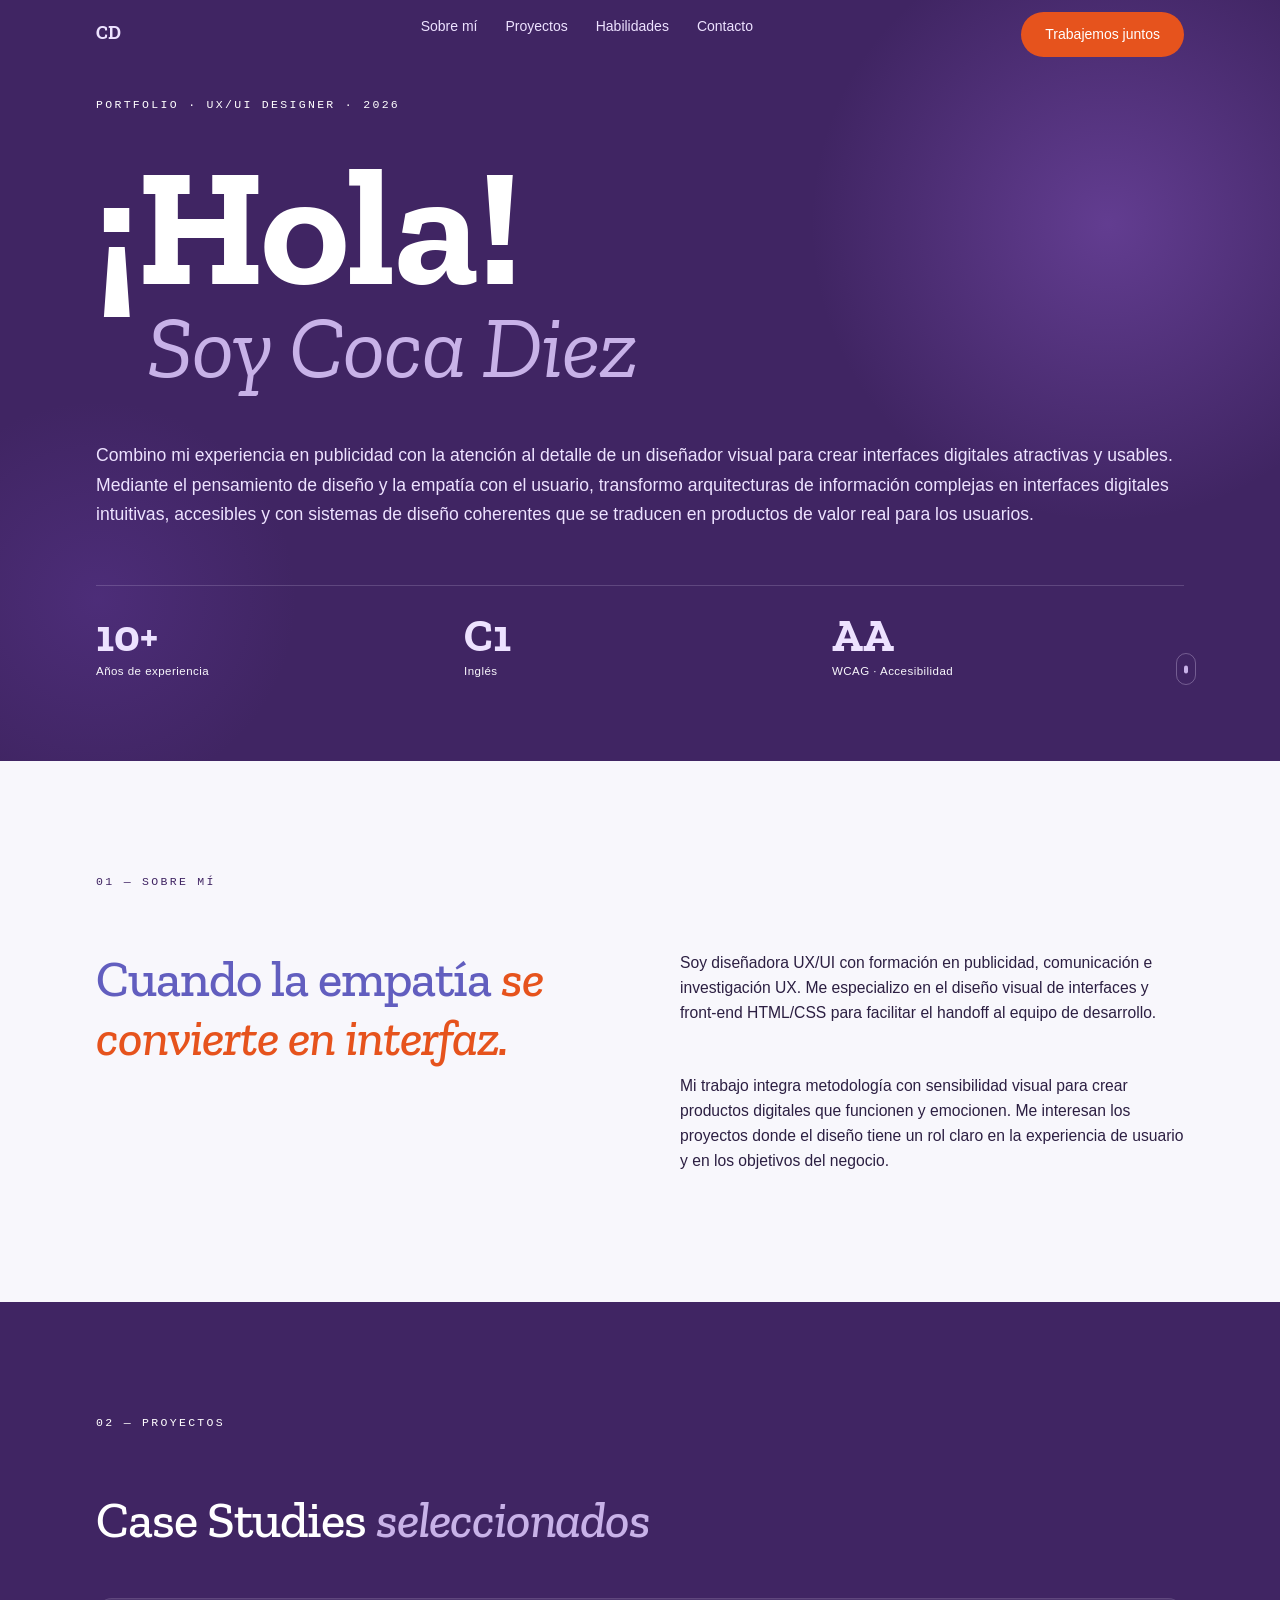
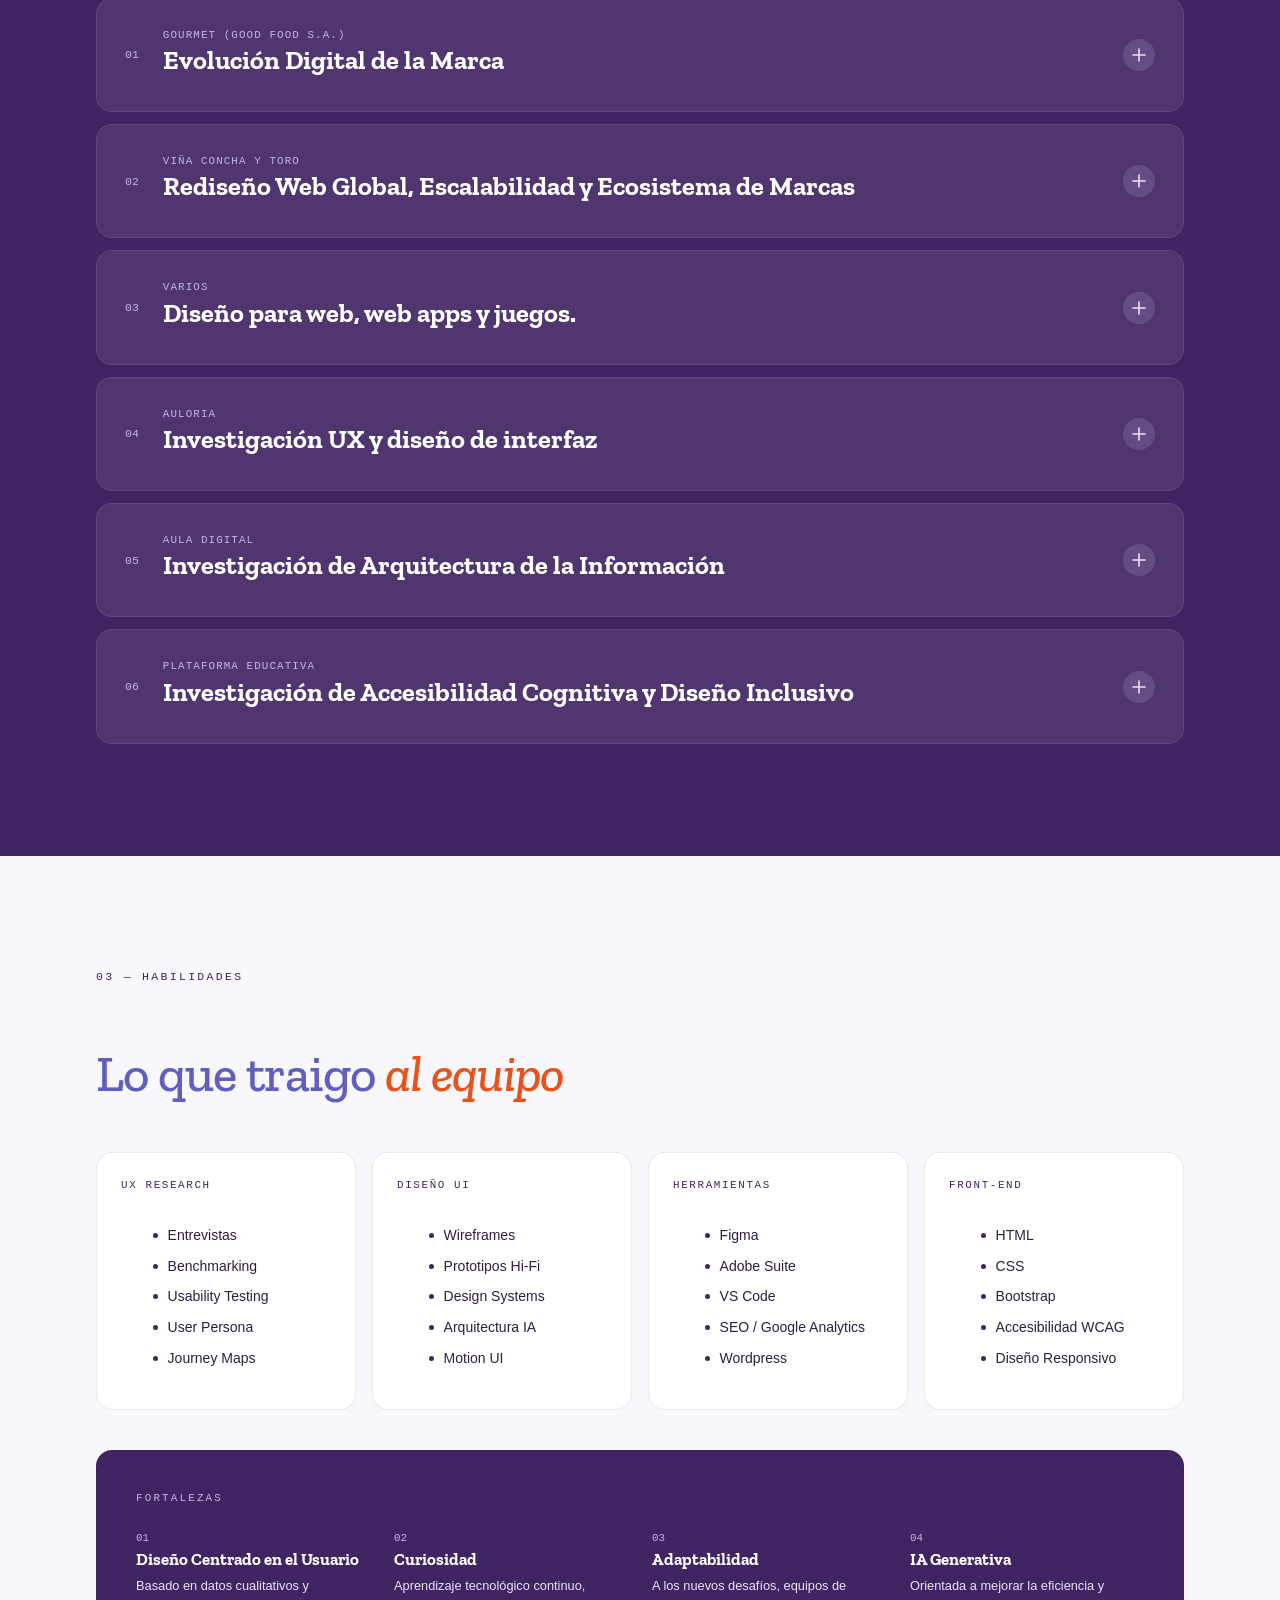
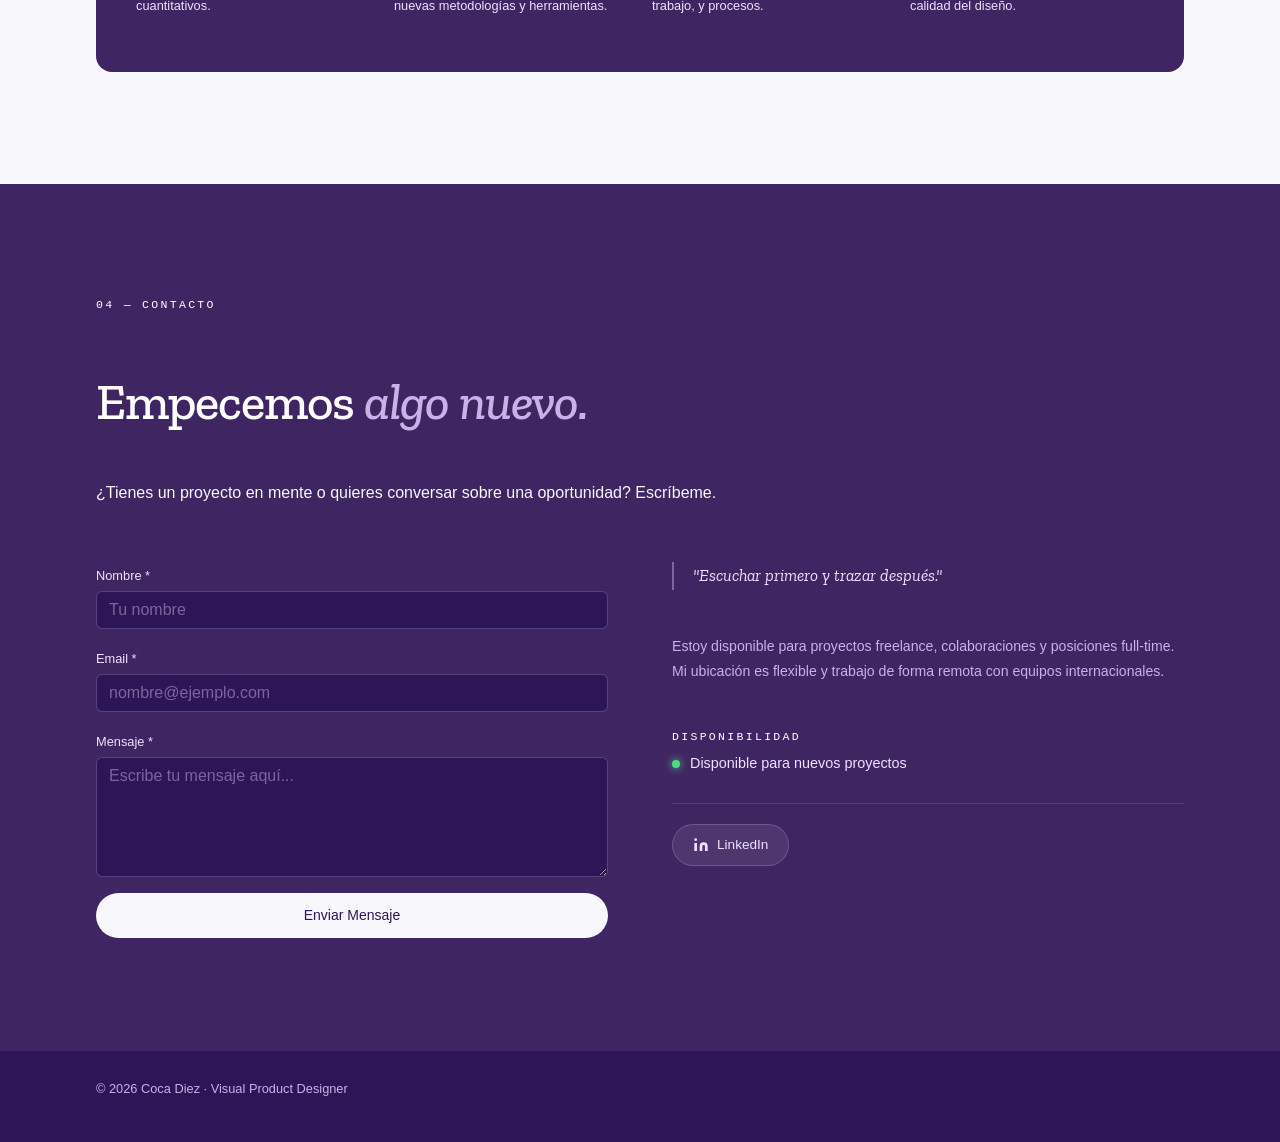
==== commit 55a80612: "V1.0 revisada Ok + fade y delay form" ====
--- a/cocadiez/index.html
+++ b/cocadiez/index.html
@@ -804,7 +804,7 @@
           oportunidad? Escríbeme.
         </p>
         <div class="contact__grid">
-          <form id="contactForm" action="https://formsubmit.co/cocadiez@gmail.com" method="POST">
+          <form class="contact__intro fade-in" data-delay="100" id="contactForm" action="https://formsubmit.co/cocadiez@gmail.com" method="POST">
             <label for="nombre" class="etiqueta">Nombre *</label>
             <div class="mb-3">
               <input type="text" name="nombre" class="form-control" id="nombre" placeholder="Tu nombre" required />
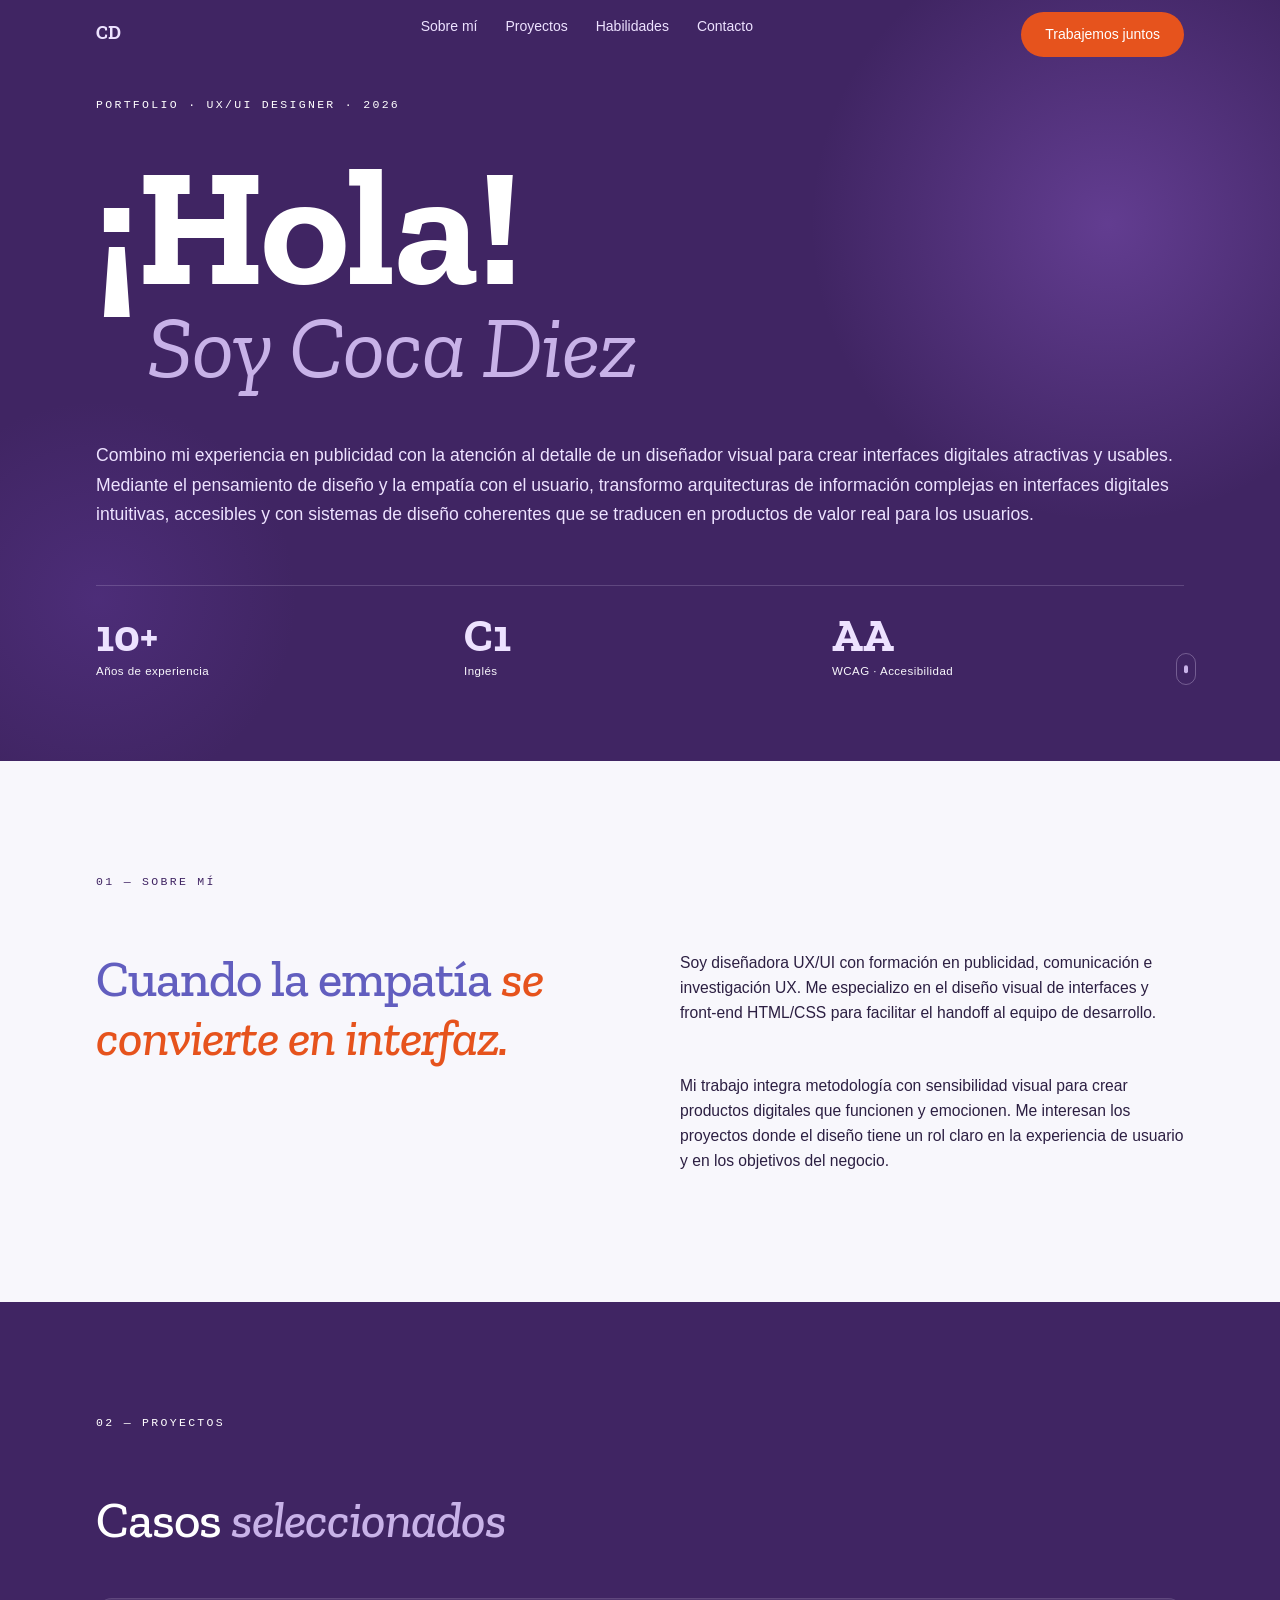
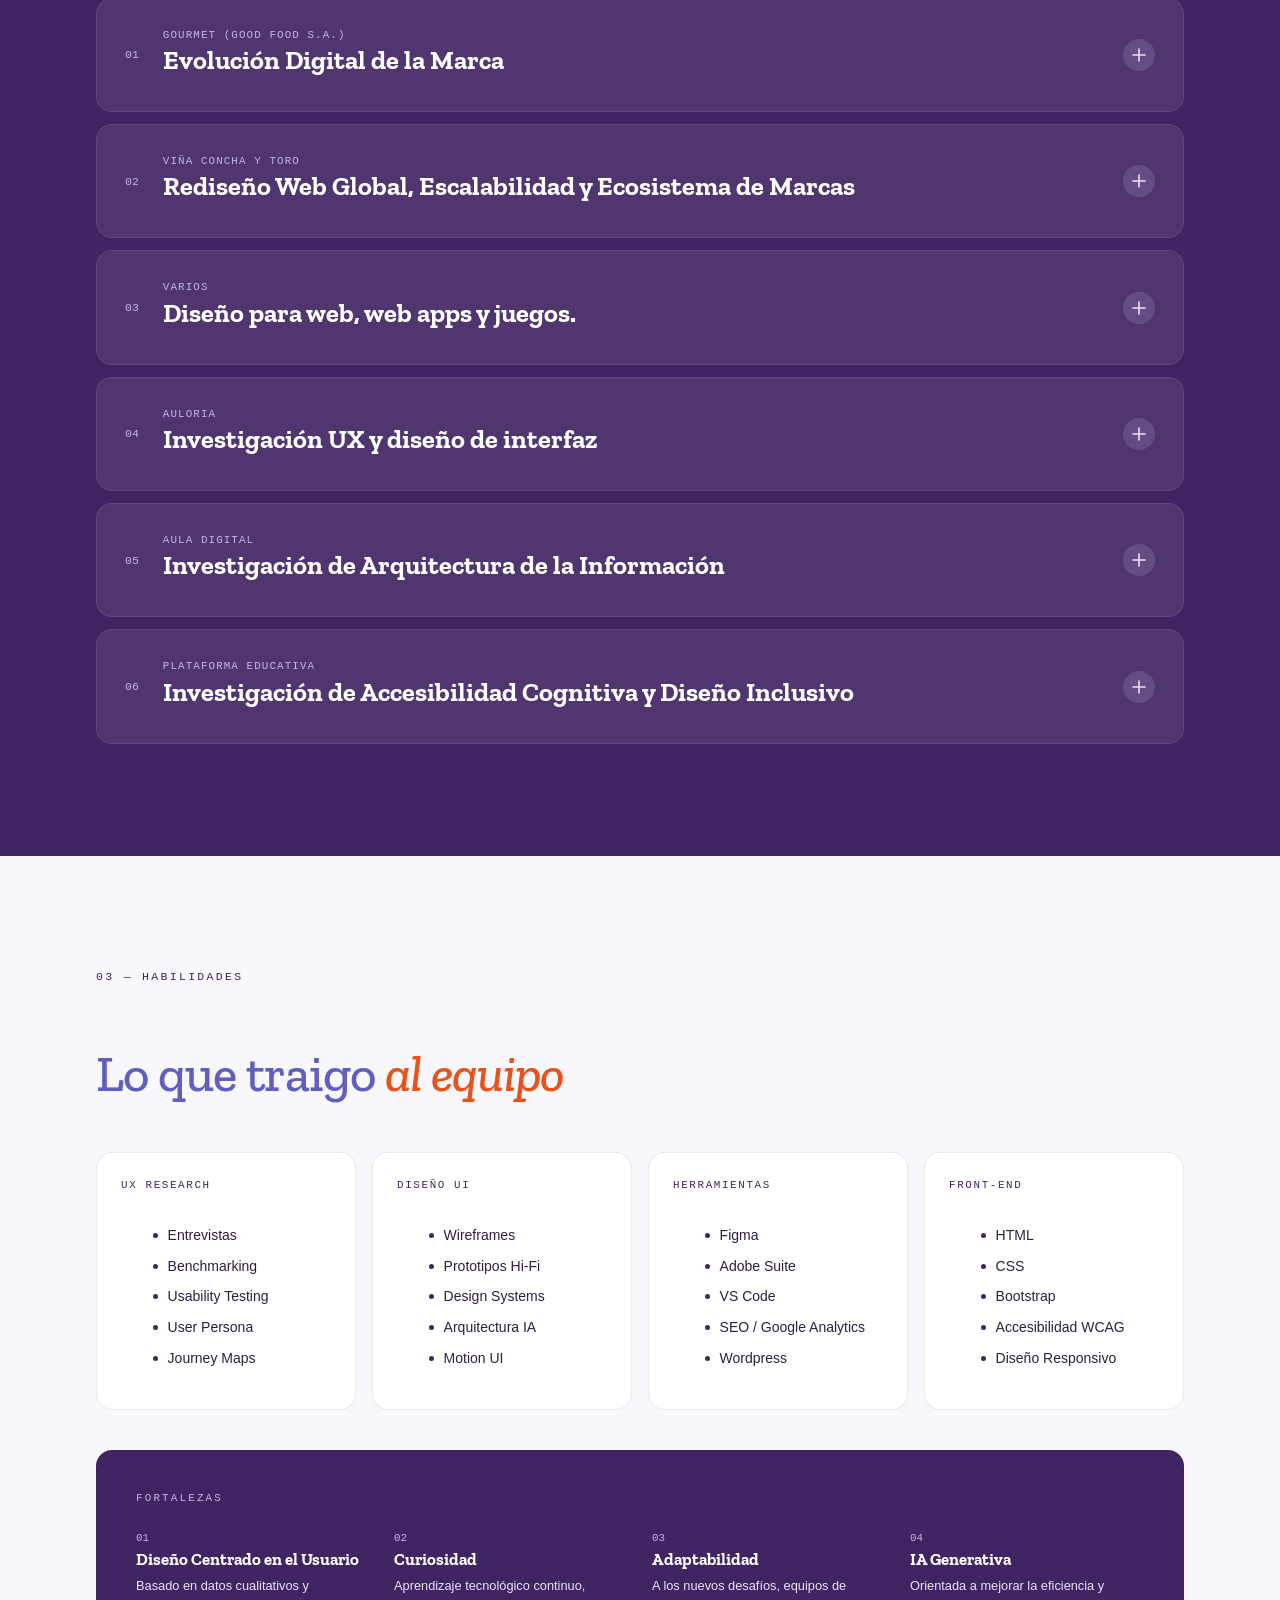
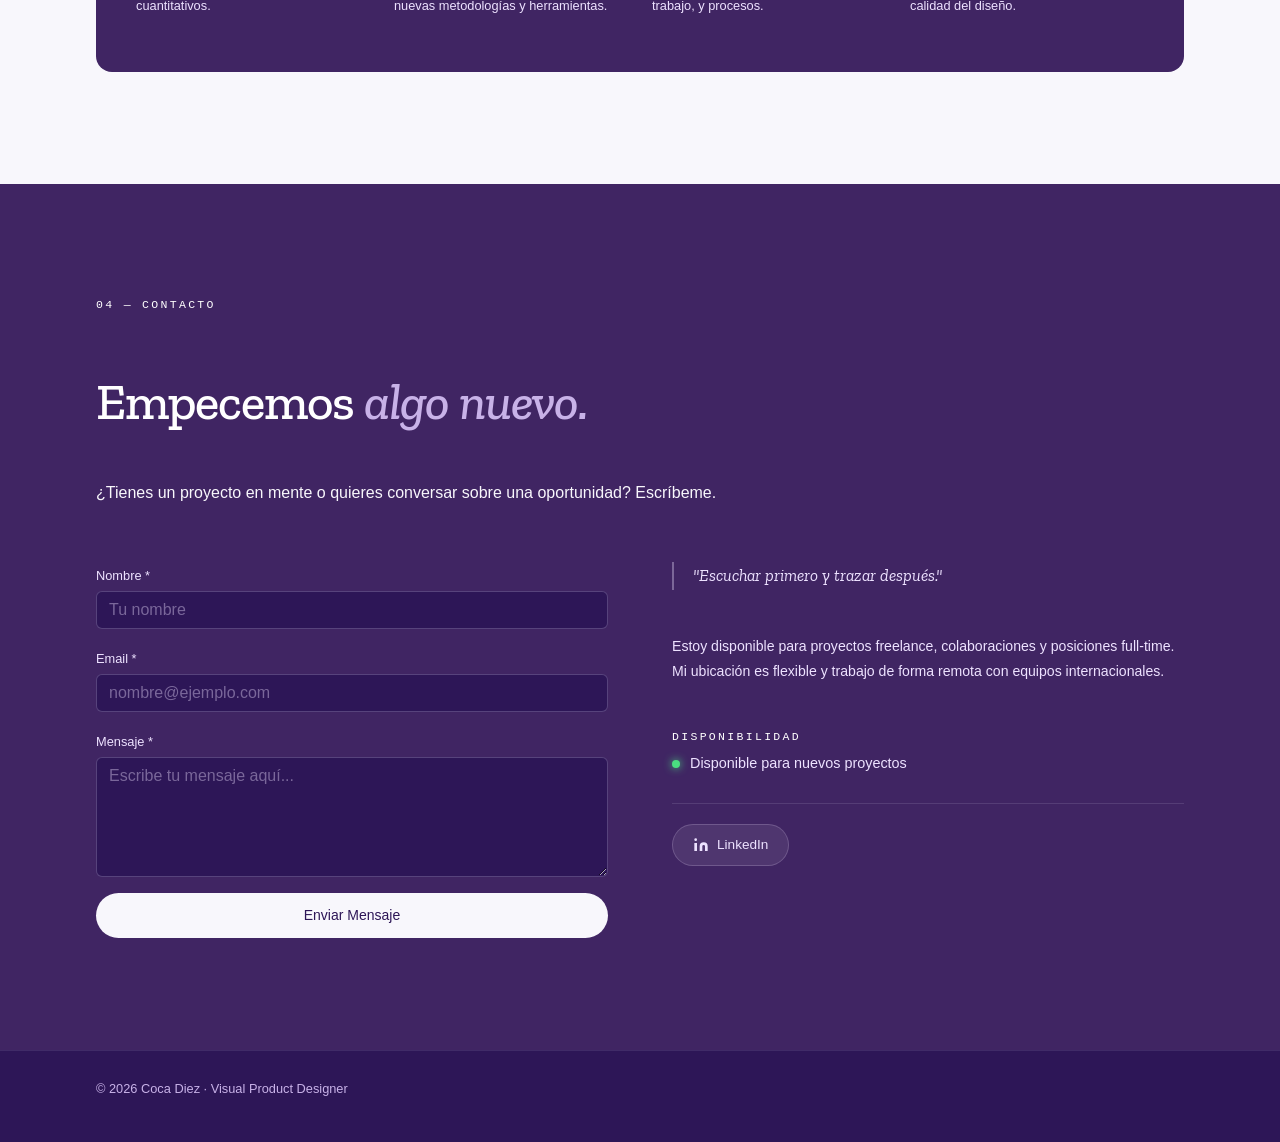
==== commit 4f62c0d9: "correccion CSS ahora si OK" ====
--- a/cocadiez/index.html
+++ b/cocadiez/index.html
@@ -139,7 +139,7 @@
       <div class="container">
         <p class="label label--light fade-in">02 — Proyectos</p>
         <h2 class="heading heading--light fade-in" data-delay="60">
-          Case Studies <em>seleccionados</em>
+          Casos <em>seleccionados</em>
         </h2>
         <div class="projects__list fade-in" data-delay="120">
           <!-- PROYECTO 1 -->
--- a/cocadiez/portfolio.css
+++ b/cocadiez/portfolio.css
@@ -70,7 +70,7 @@
 .body-text { font-family: var(--sans); color: var(--body-text); line-height: 1.6; font-size: .98rem; }
 .body-text + .body-text { margin-top: .75rem; }
 .body-text--light { color: var(--lavender-hi); }
-.body-text--muted { color: var(--lavender-md); font-size: .88rem; line-height: 1.78; }
+.body-text--muted { color: var(--lavender-hi); font-size: .88rem; line-height: 1.78; }
 
 /* ── Buttons ───────────────────────────────────────────────────────────────── */
 .btn {
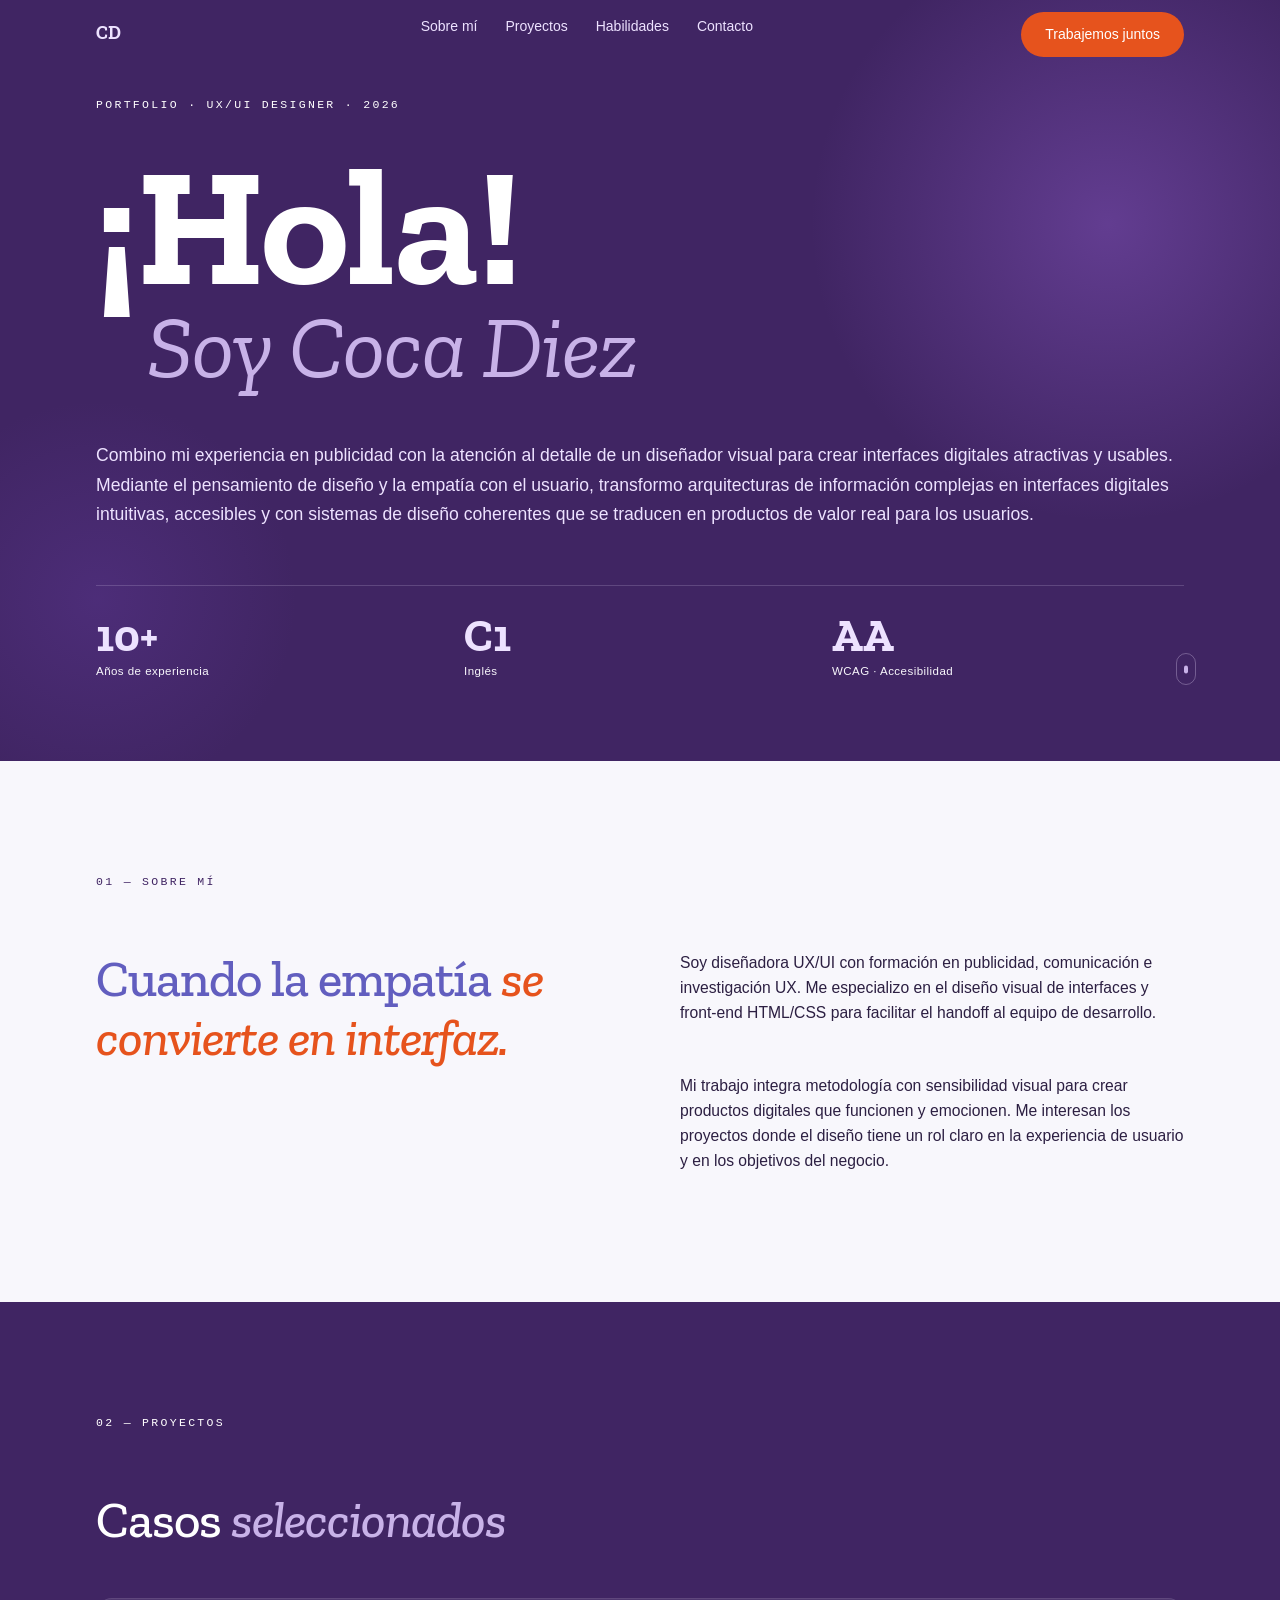
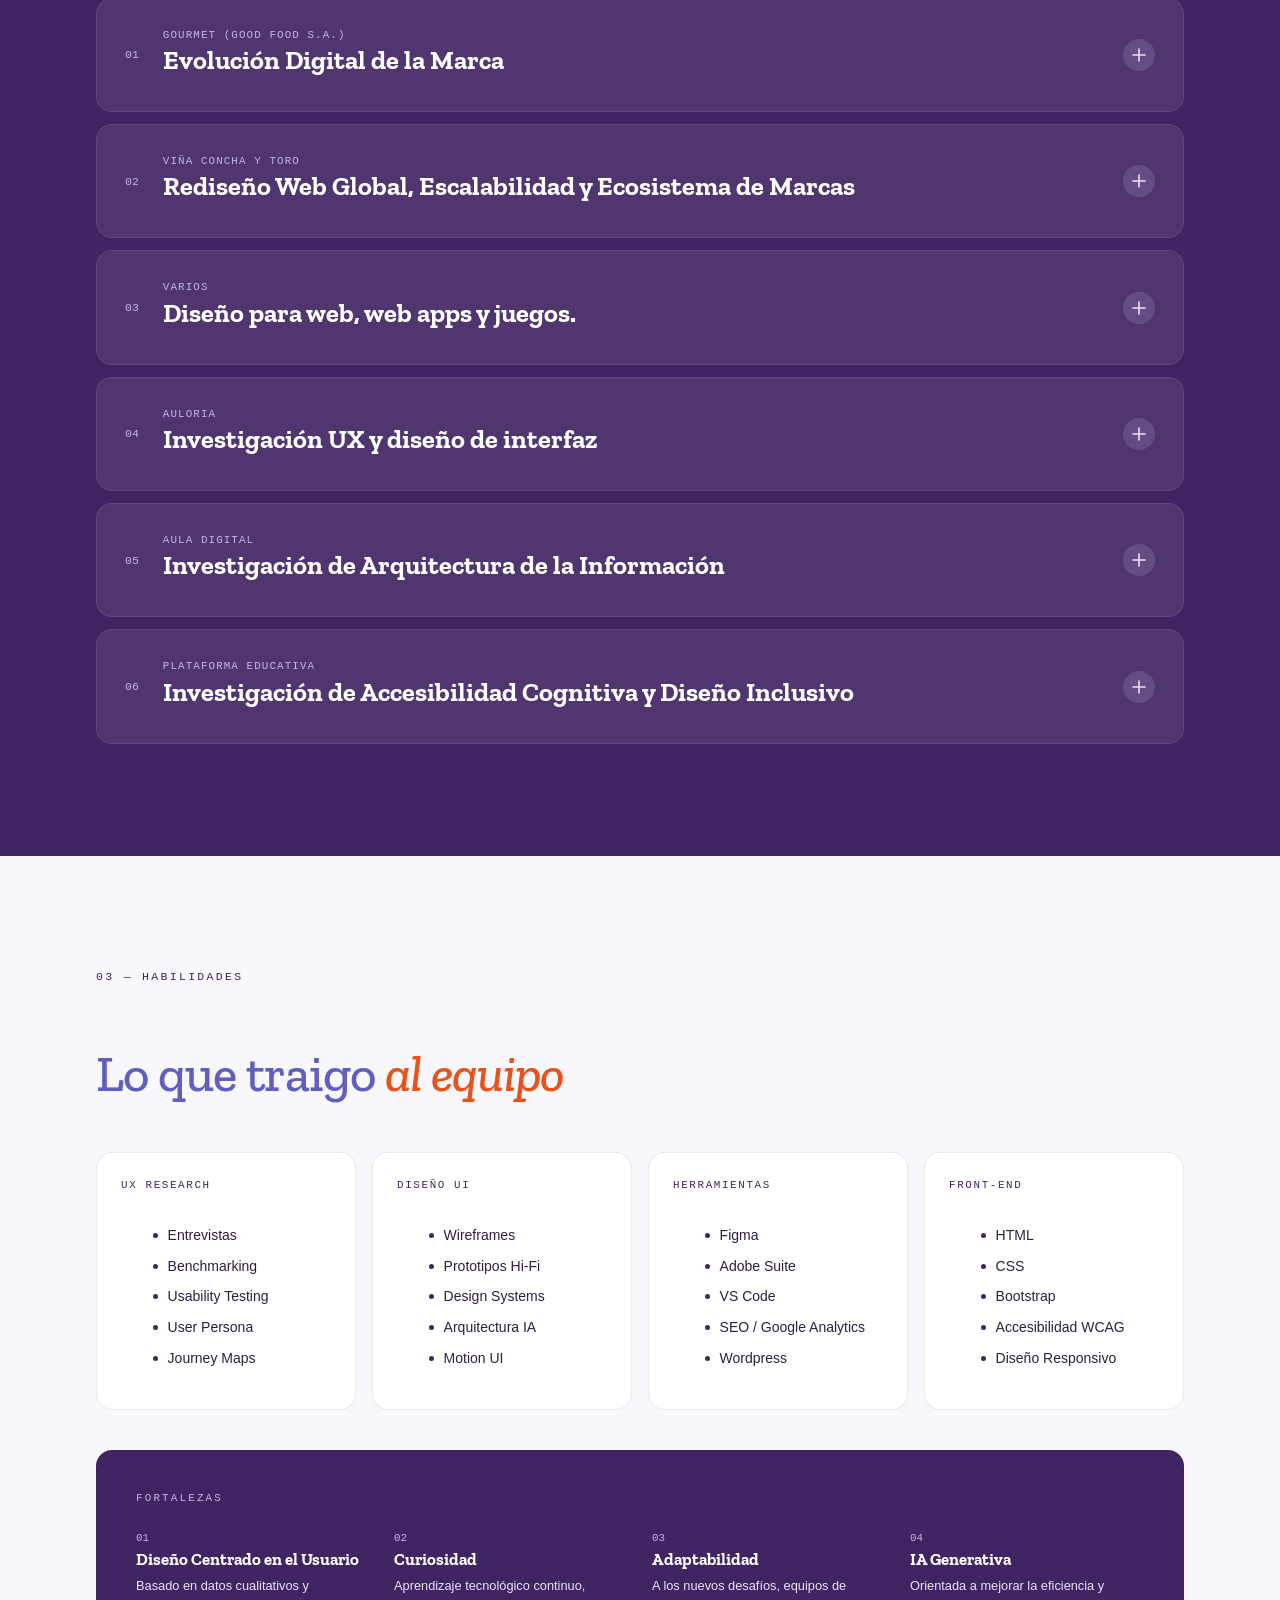
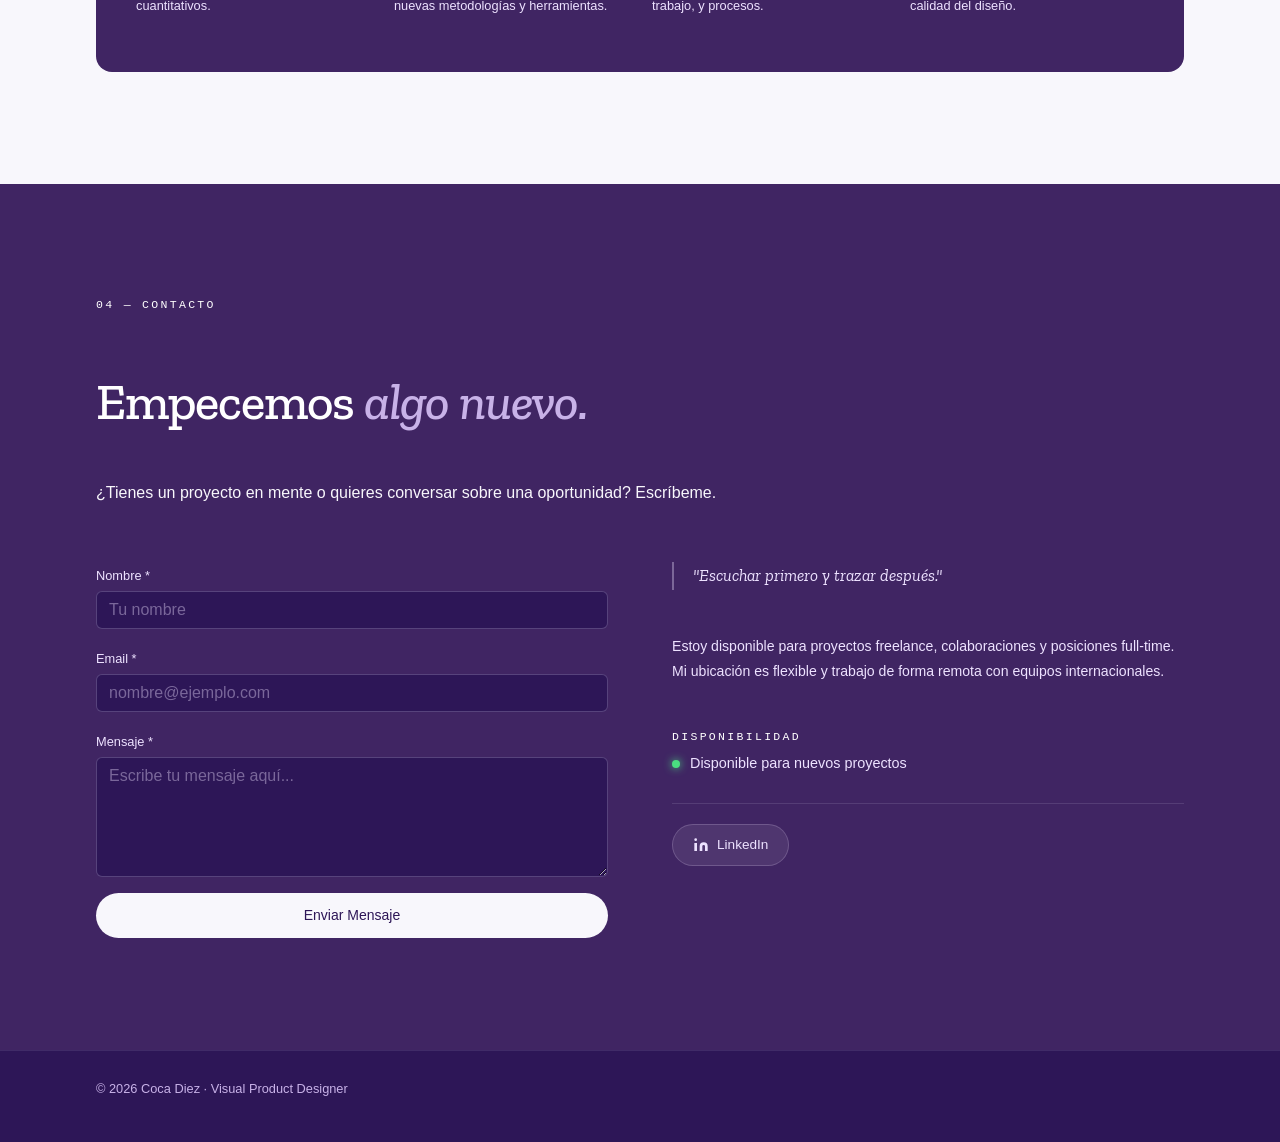
==== commit 291df56c: "correccion CSS ahora si OK2" ====
--- a/cocadiez/index.html
+++ b/cocadiez/index.html
@@ -402,10 +402,7 @@
                 <div class="project__details">
                   <p class="body-text body-text--light">
                     <strong>Otros Proyectos</strong>
-                    A lo largo de mi carrera he tenido la oportunidad de colaborar con muchas marcas y empresas, grandes y pequeñas, de una amplia cantidad de sectores en el diseño de sus productos digitales. Cada proyecto ha sido una oportunidad única para aprender, aplicar metodologías y diseñar soluciones para los más diversos tipos de usuarios y necesidades.
-                  </p>
-                  <p class="body-text body-text--light">
-                    <strong>Algunos ejemplos:</strong>
+                    A lo largo de mi carrera he tenido la oportunidad de colaborar con muchas marcas y empresas, grandes y pequeñas, de una amplia cantidad de sectores en el diseño de sus productos digitales. Cada proyecto ha sido una oportunidad única para aprender, aplicar metodologías y diseñar soluciones para los más diversos tipos de usuarios y necesidades. Algunos ejemplos:
                   </p>
                   <p class="body-text body-text--light">
                     <strong>Matetic, La Casona y Aviasur:</strong>
--- a/cocadiez/portfolio.css
+++ b/cocadiez/portfolio.css
@@ -326,7 +326,6 @@
 /* Espaciado específico para los subtítulos/encabezados dentro del texto */
 .project__details strong {
   display: block;
-  margin-top: 1.5rem;
   margin-bottom: 0.5rem;
   color: #ffffff; /* Ajusta a var(--dark-text) si estás en un contenedor claro */
   font-size: 1.05rem;
